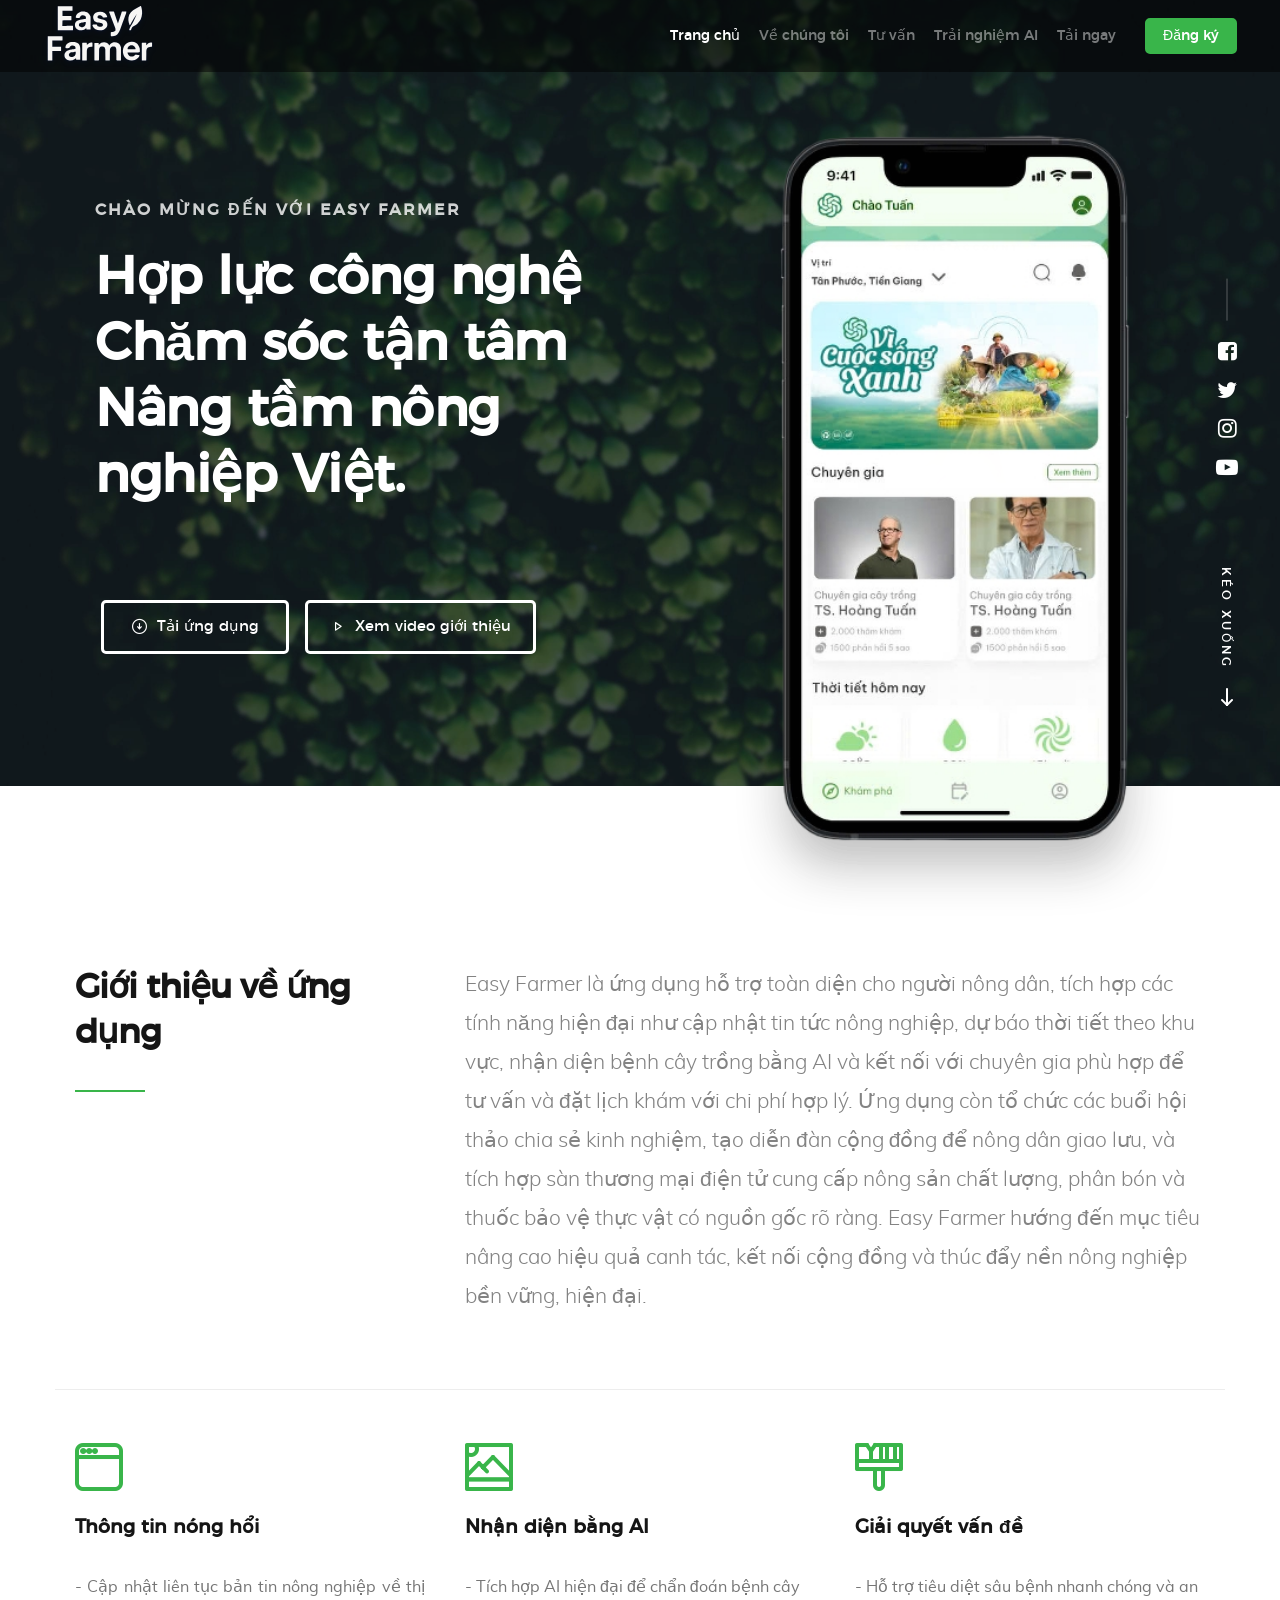
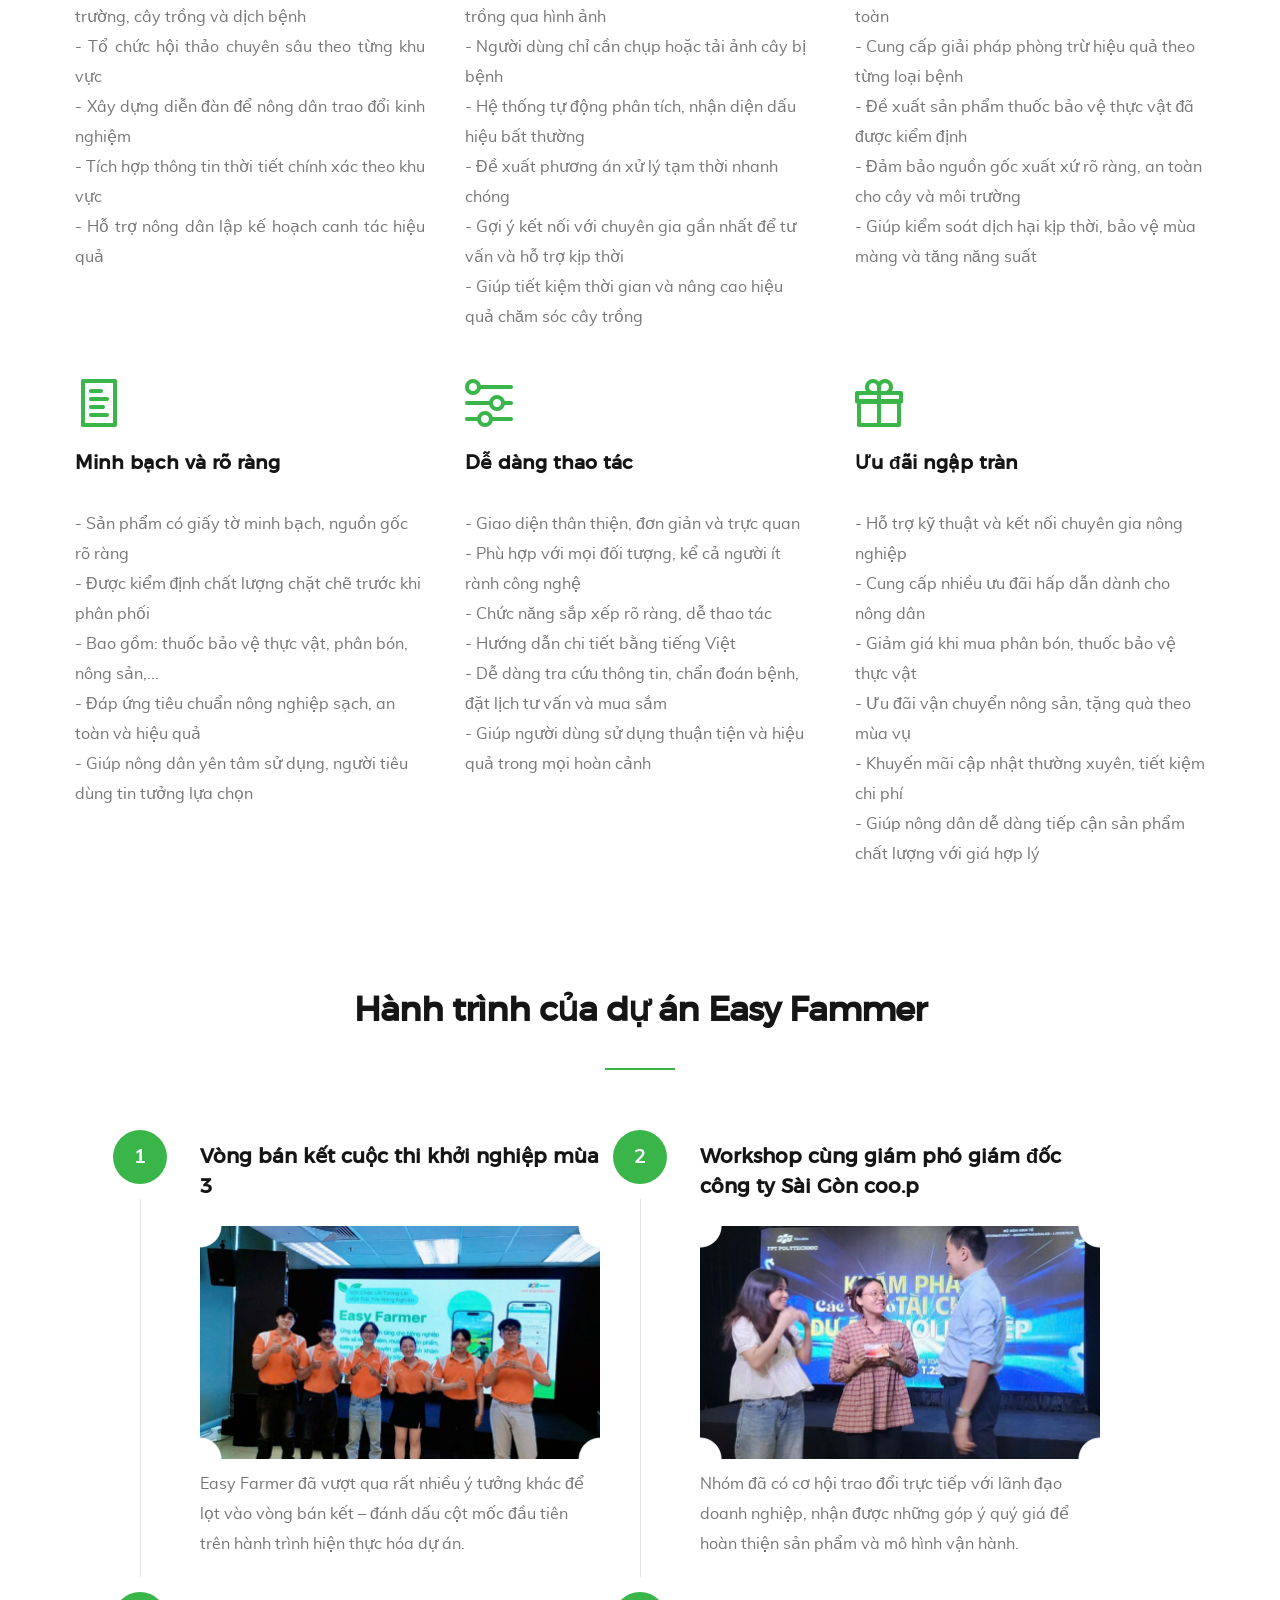
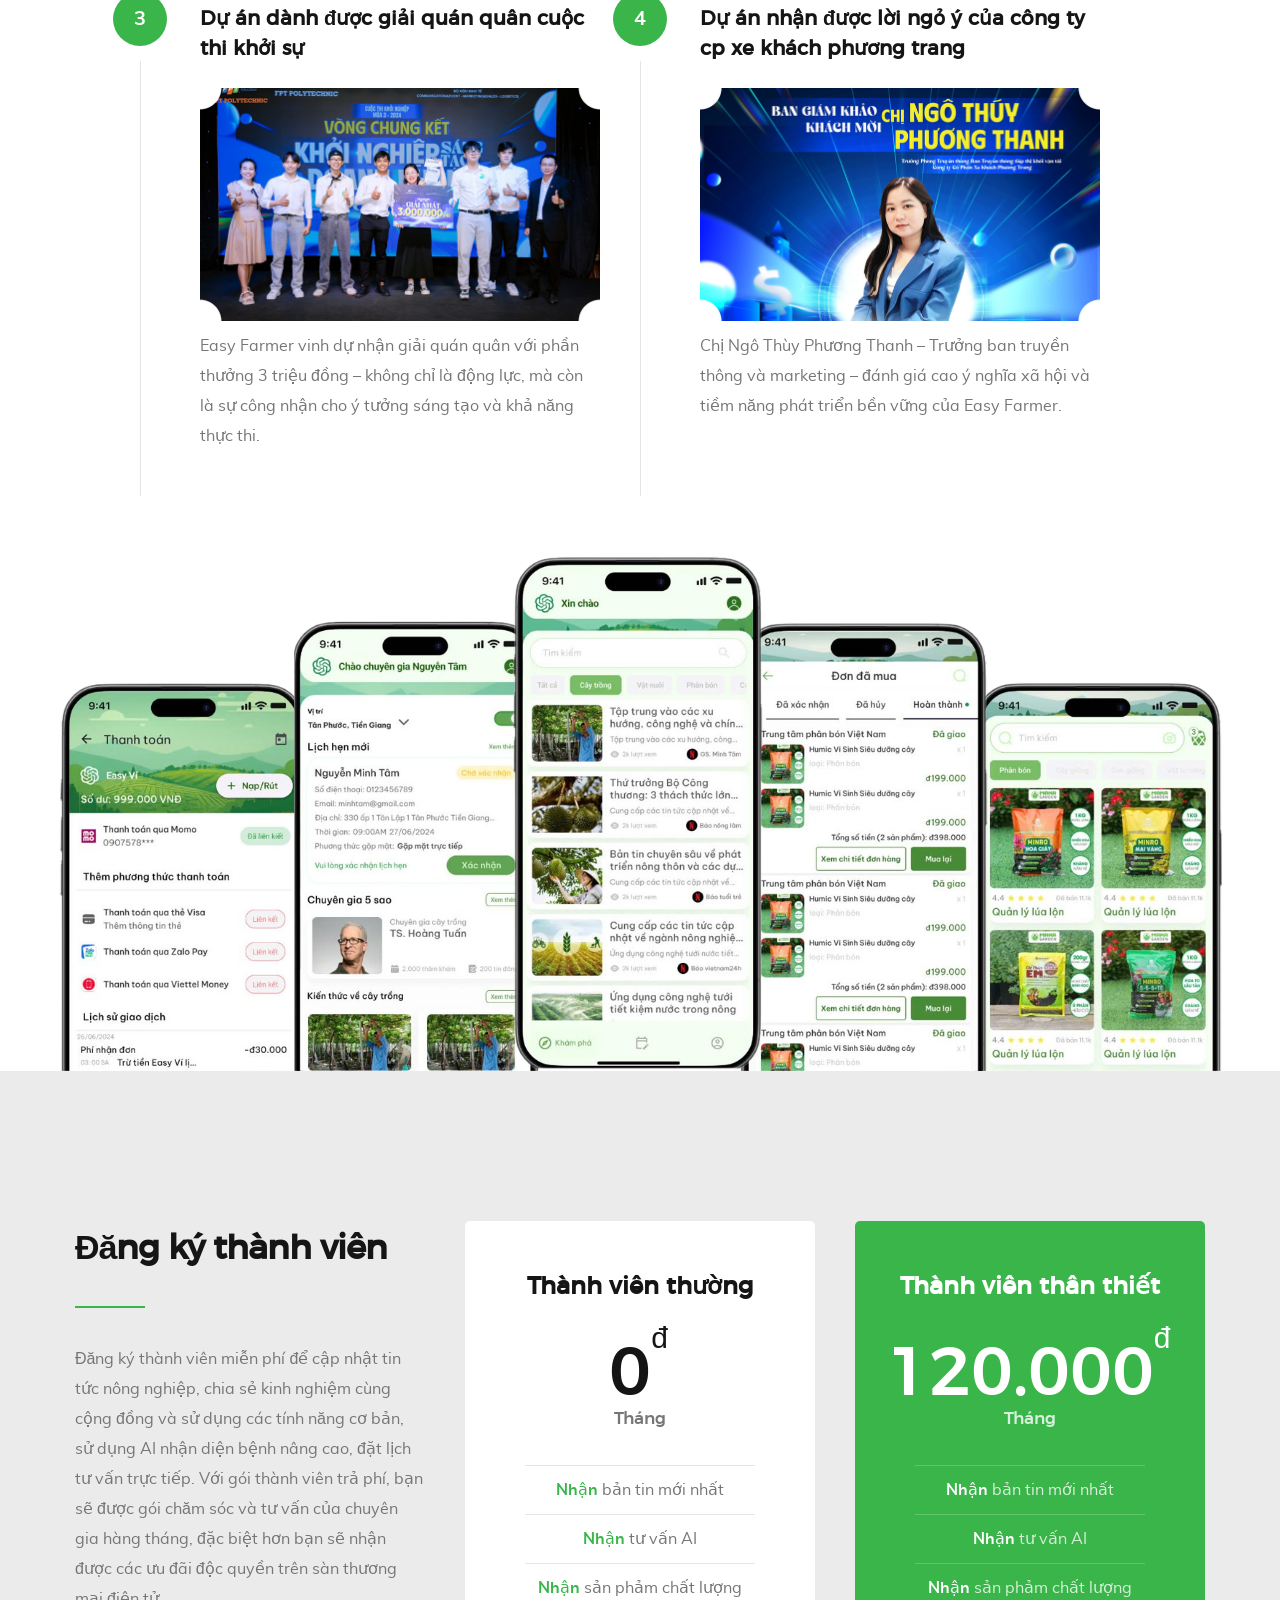
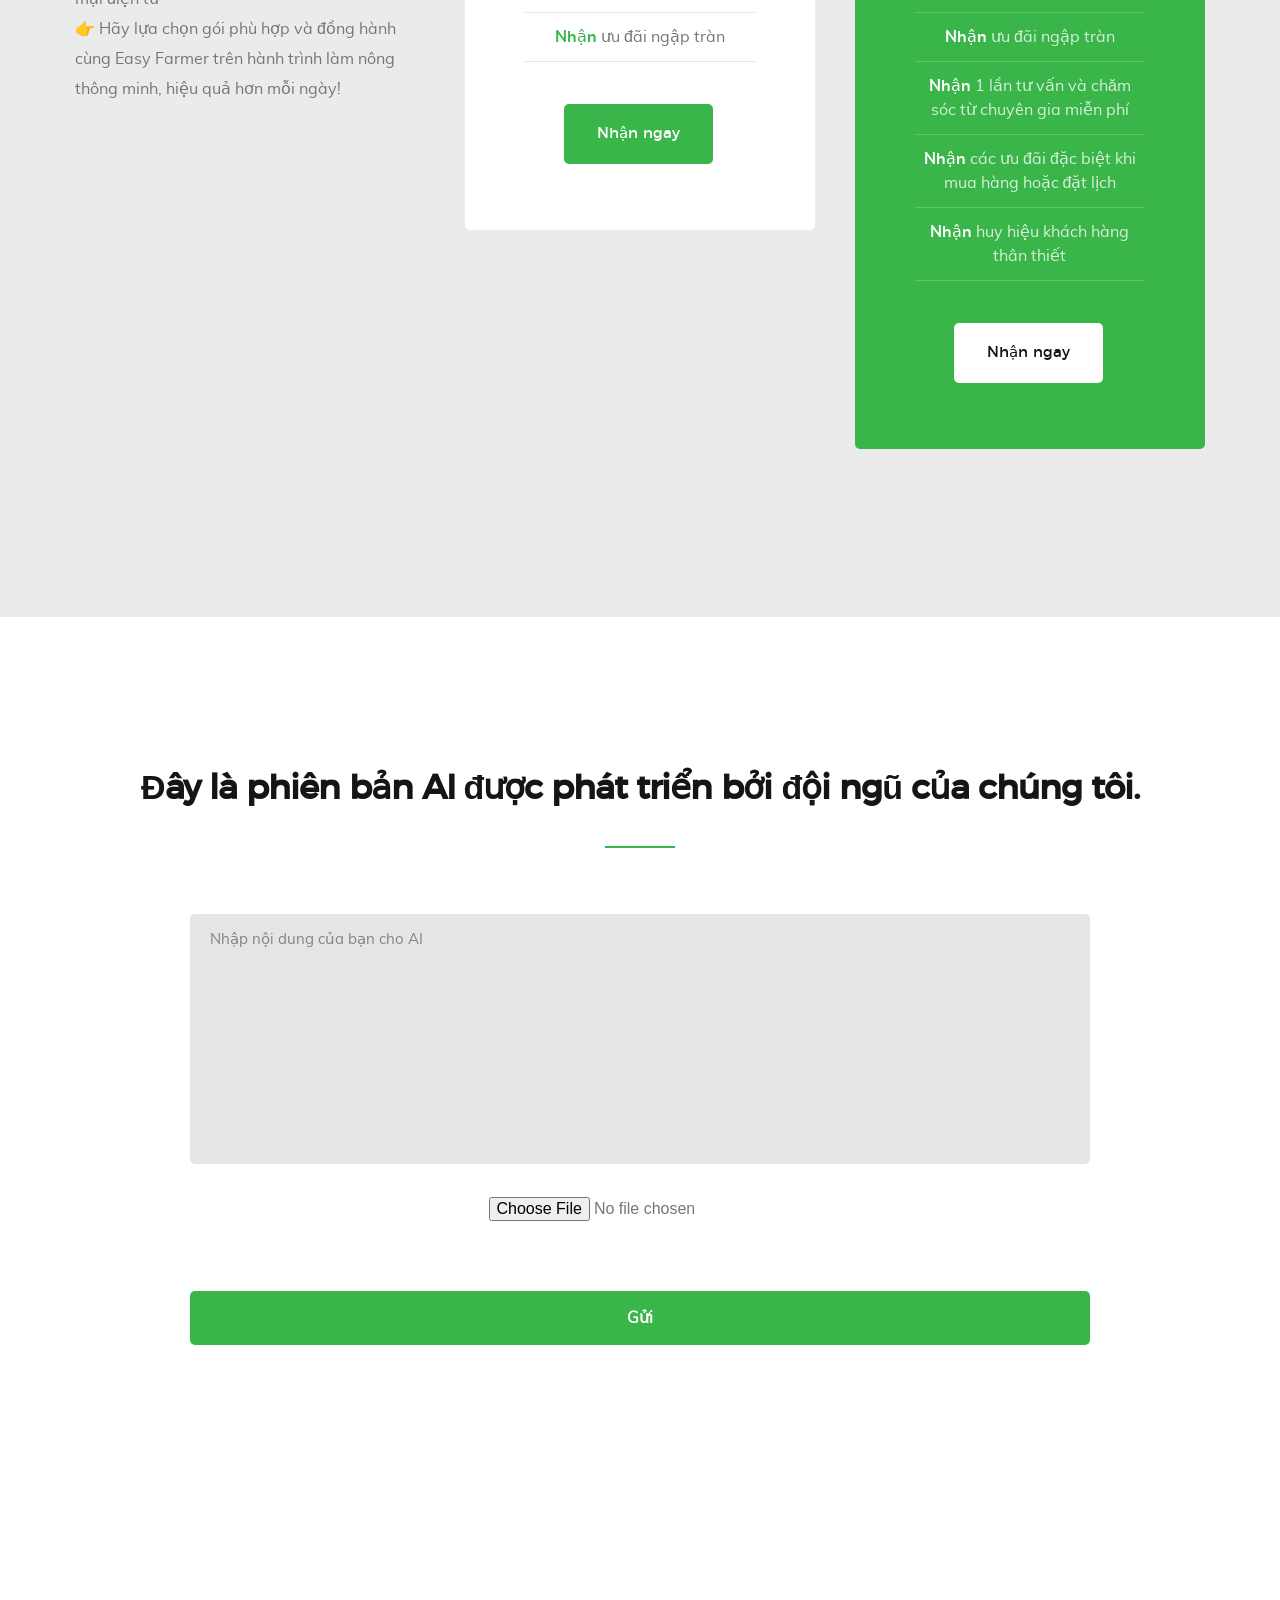
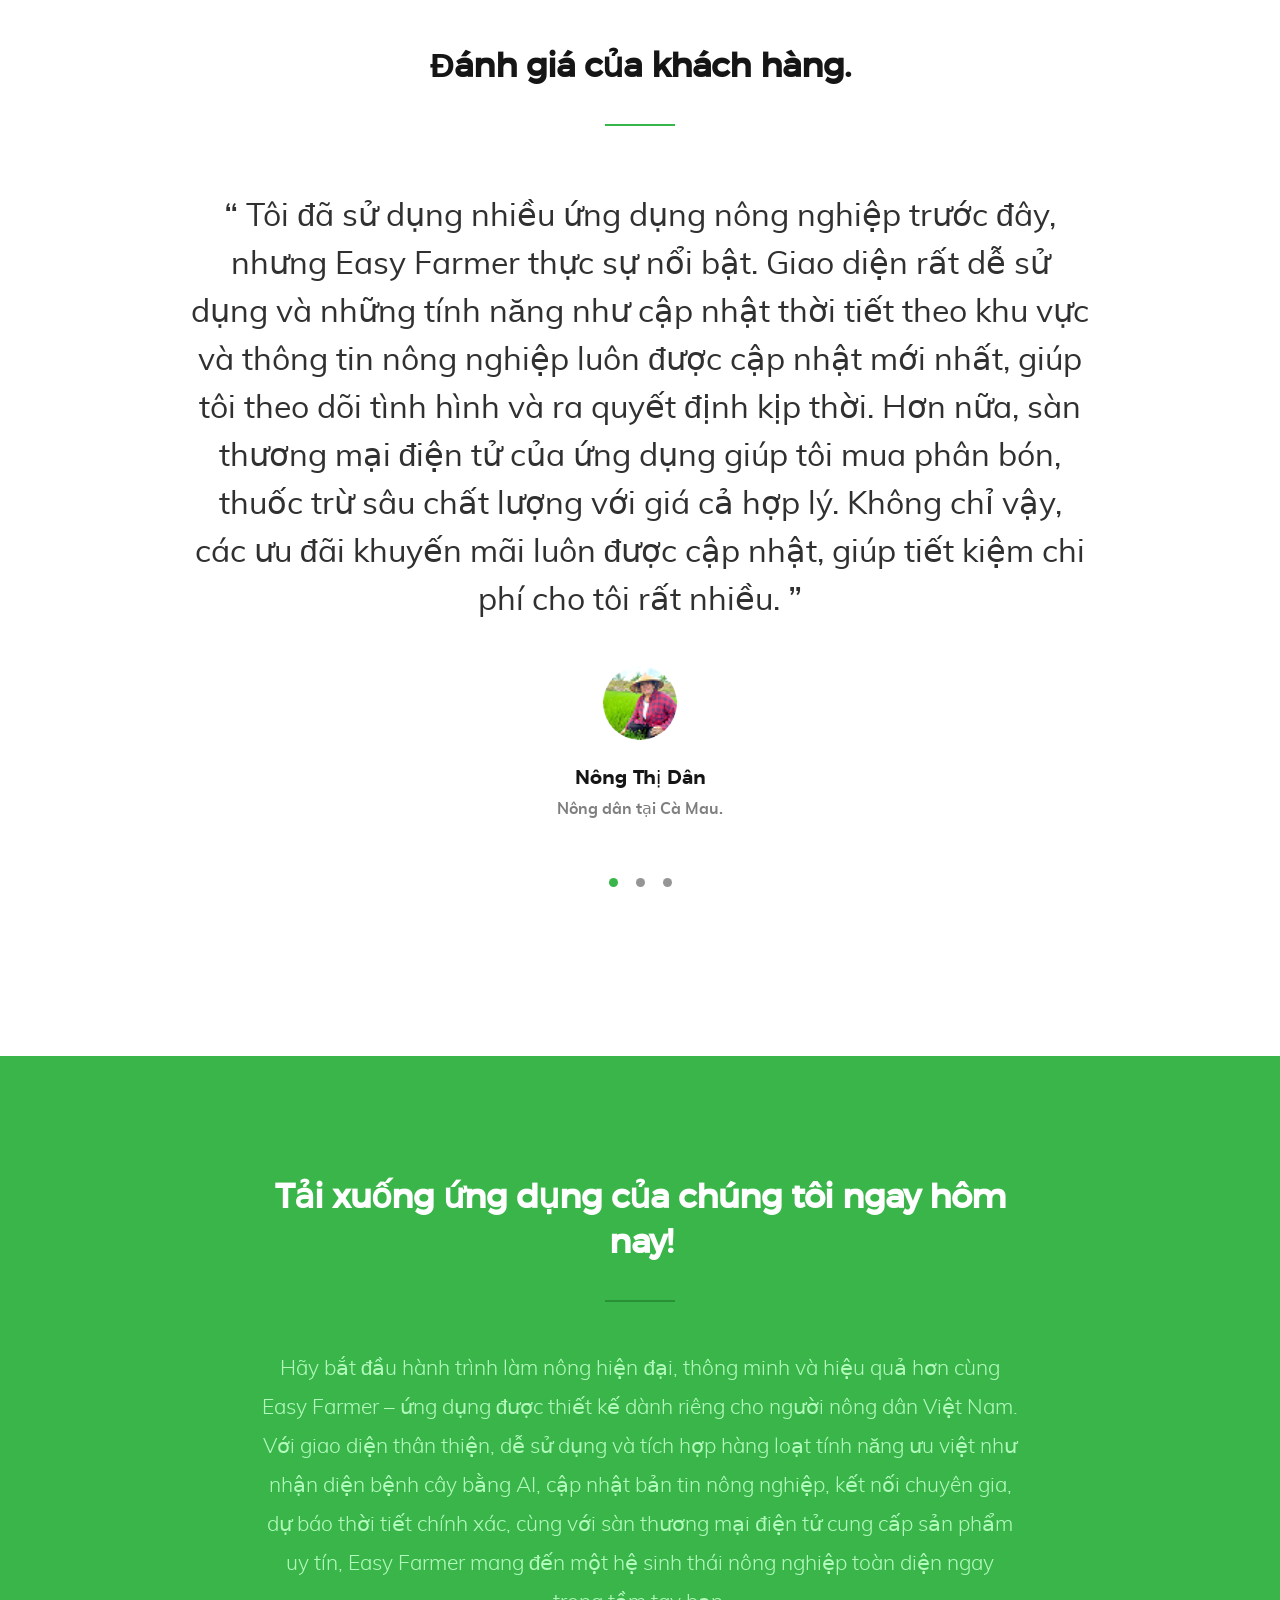
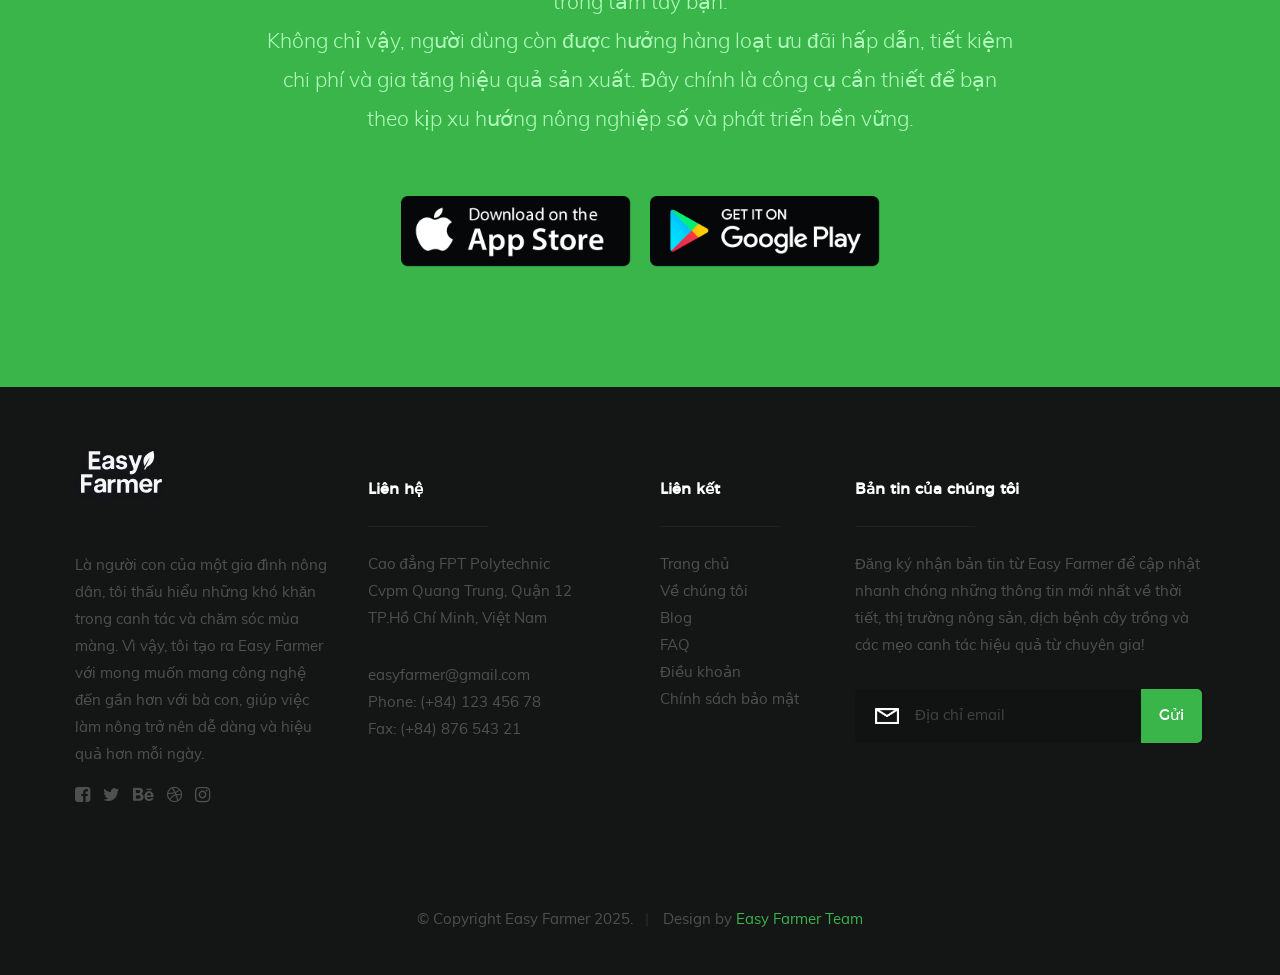
==== index.html @ e2910361 "first commit" ====
<!DOCTYPE html>
<!--[if lt IE 9 ]><html class="no-js oldie" lang="en"> <![endif]-->
<!--[if IE 9 ]><html class="no-js oldie ie9" lang="en"> <![endif]-->
<!--[if (gte IE 9)|!(IE)]><!-->
<html class="no-js" lang="en">
<!--<![endif]-->

<head>

    <!--- basic page needs
   ================================================== -->
    <meta charset="utf-8">
    <title>Easy Farmer</title>
    <meta name="description" content="">
    <meta name="author" content="">

    <!-- mobile specific metas
   ================================================== -->
    <meta name="viewport" content="width=device-width, initial-scale=1">

    <!-- CSS
   ================================================== -->
    <link rel="stylesheet" href="css/base.css">
    <link rel="stylesheet" href="css/vendor.css">
    <link rel="stylesheet" href="css/main.css">

    <!-- script
   ================================================== -->
    <script src="js/modernizr.js"></script>
    <script src="js/pace.min.js"></script>

    <!-- favicons
	================================================== -->
    <link rel="shortcut icon" href="favicon.ico" type="image/x-icon">
    <link rel="icon" href="favicon.ico" type="image/x-icon">

    <style>
        .selector-container {
            display: flex;
            justify-content: space-between;
            max-width: 330px;
            margin: auto;
            margin-bottom: 20px;
        }

        .selector-button {
            background-color: #39b54a;
            color: white;
            font-weight: 600;
            padding: 12px 18px;
            border-radius: 5px;
            cursor: pointer;
            transition: background-color 0.3s;
            flex: 1;
            text-align: center;
            margin: 0 5px;
        }

        .disable-button {
            background-color: pink !important;
            opacity: 0.5 !important;
        }

        .btn-checkGPT {
            padding: 12px 18px;
            width: 100%;
            margin-top: 40px;
            display: flex;
            align-items: center;
            justify-content: center;
            background-color: #39b54a;
            color: white;
            font-weight: 600;
            border-radius: 5px;
            cursor: pointer;
        }
    </style>
</head>

<body id="top">

    <!-- header 
   ================================================== -->
    <header id="header" class="row">

        <div class="header-logo">
            <a href="index.html">
                <img src="/images/logo4.svg" alt="">
            </a>
        </div>

        <nav id="header-nav-wrap">
            <ul class="header-main-nav">
                <li class="current"><a class="smoothscroll" href="#home" title="home">Trang chủ</a></li>
                <li><a class="smoothscroll" href="#about" title="about">Về chúng tôi</a></li>
                <li><a class="smoothscroll" href="#pricing" title="pricing">Tư vấn</a></li>
                <li><a class="smoothscroll" href="#testimonials" title="testimonials">Trải nghiệm AI</a></li>
                <li><a class="smoothscroll" href="#download" title="download">Tải ngay</a></li>
            </ul>

            <a href="#" title="sign-up" class="button button-primary cta">Đăng ký</a>
        </nav>

        <a class="header-menu-toggle" href="#"><span>Danh sách</span></a>

    </header> <!-- /header -->


    <!-- home
   ================================================== -->
    <section id="home" data-parallax="scroll" data-image-src="images/hero-bg.jpg" data-natural-width=3000
        data-natural-height=2000>

        <div class="overlay"></div>
        <div class="home-content">

            <div class="row contents">
                <div class="home-content-left">

                    <h3 data-aos="fade-up">Chào mừng đến với Easy Farmer</h3>

                    <h1 data-aos="fade-up">
                        Hợp lực công nghệ<br>
                        Chăm sóc tận tâm<br>
                        Nâng tầm nông nghiệp Việt.
                    </h1>

                    <div class="buttons" data-aos="fade-up">
                        <a href="#download" class="smoothscroll button stroke">
                            <span class="icon-circle-down" aria-hidden="true"></span>
                            Tải ứng dụng
                        </a>
                        <a href="https://player.vimeo.com/video/1076262545?h=71ad355c60&amp;title=0&amp;byline=0&amp;portrait=0&amp;badge=0&amp;autopause=0&amp;player_id=0&amp;app_id=58479"
                            data-lity class="button stroke">
                            <span class="icon-play" aria-hidden="true"></span>
                            Xem video giới thiệu
                        </a>
                    </div>

                </div>

                <div class="home-image-right">
                    <img src="images/ip-470.svg" srcset="images/ip-470.svg 1x, images/ip-940.svg 2x" data-aos="fade-up">
                </div>
            </div>

        </div> <!-- end home-content -->

        <ul class="home-social-list">
            <li>
                <a href="#"><i class="fa fa-facebook-square"></i></a>
            </li>
            <li>
                <a href="#"><i class="fa fa-twitter"></i></a>
            </li>
            <li>
                <a href="#"><i class="fa fa-instagram"></i></a>
            </li>
            <li>
                <a href="#"><i class="fa fa-youtube-play"></i></a>
            </li>
        </ul>
        <!-- end home-social-list -->

        <div class="home-scrolldown">
            <a href="#about" class="scroll-icon smoothscroll">
                <span>Kéo xuống</span>
                <i class="icon-arrow-right" aria-hidden="true"></i>
            </a>
        </div>

    </section> <!-- end home -->


    <!-- about
    ================================================== -->
    <section id="about">

        <div class="row about-intro">

            <div class="col-four">
                <h1 class="intro-header" data-aos="fade-up">Giới thiệu về ứng dụng</h1>
            </div>
            <div class="col-eight">
                <p class="lead" data-aos="fade-up">
                    Easy Farmer là ứng dụng hỗ trợ toàn diện cho người nông dân, tích hợp các tính năng hiện đại như cập
                    nhật tin tức nông nghiệp, dự báo thời tiết theo khu vực, nhận diện bệnh cây trồng bằng AI và kết nối
                    với chuyên gia phù hợp để tư vấn và đặt lịch khám với chi phí hợp lý. Ứng dụng còn tổ chức các buổi
                    hội thảo chia sẻ kinh nghiệm, tạo diễn đàn cộng đồng để nông dân giao lưu, và tích hợp sàn thương
                    mại điện tử cung cấp nông sản chất lượng, phân bón và thuốc bảo vệ thực vật có nguồn gốc rõ ràng.
                    Easy Farmer hướng đến mục tiêu nâng cao hiệu quả canh tác, kết nối cộng đồng và thúc đẩy nền nông
                    nghiệp bền vững, hiện đại.
                </p>
            </div>

        </div>

        <div class="row about-features">

            <div class="features-list block-1-3 block-m-1-2 block-mob-full group">

                <div class="bgrid feature" data-aos="fade-up">

                    <span class="icon"><i class="icon-window"></i></span>

                    <div class="service-content">

                        <h3>Thông tin nóng hổi</h3>

                        <p style="text-align: justify;">
                            - Cập nhật liên tục bản tin nông nghiệp về thị trường, cây trồng và dịch bệnh <br/>

                            - Tổ chức hội thảo chuyên sâu theo từng khu vực<br/>
                            
                            - Xây dựng diễn đàn để nông dân trao đổi kinh nghiệm<br/>
                            
                            - Tích hợp thông tin thời tiết chính xác theo khu vực<br/>
                            
                            - Hỗ trợ nông dân lập kế hoạch canh tác hiệu quả<br/>
                        </p>

                    </div>

                </div> <!-- /bgrid -->

                <div class="bgrid feature" data-aos="fade-up">

                    <span class="icon"><i class="icon-image"></i></span>

                    <div class="service-content">
                        <h3>Nhận diện bằng AI</h3>

                        <p>
                            - Tích hợp AI hiện đại để chẩn đoán bệnh cây trồng qua hình ảnh<br/>

                            - Người dùng chỉ cần chụp hoặc tải ảnh cây bị bệnh<br/>
                            
                            - Hệ thống tự động phân tích, nhận diện dấu hiệu bất thường<br/>
                            
                            - Đề xuất phương án xử lý tạm thời nhanh chóng<br/>
                            
                            - Gợi ý kết nối với chuyên gia gần nhất để tư vấn và hỗ trợ kịp thời<br/>
                            
                            - Giúp tiết kiệm thời gian và nâng cao hiệu quả chăm sóc cây trồng<br/>
                        </p>


                    </div>

                </div> <!-- /bgrid -->

                <div class="bgrid feature" data-aos="fade-up">

                    <span class="icon"><i class="icon-paint-brush"></i></span>

                    <div class="service-content">
                        <h3>Giải quyết vấn đề</h3>

                        <p> - Hỗ trợ tiêu diệt sâu bệnh nhanh chóng và an toàn<br/>

                            - Cung cấp giải pháp phòng trừ hiệu quả theo từng loại bệnh<br/>
                            
                            - Đề xuất sản phẩm thuốc bảo vệ thực vật đã được kiểm định<br/>
                            
                            - Đảm bảo nguồn gốc xuất xứ rõ ràng, an toàn cho cây và môi trường<br/>
                            
                            - Giúp kiểm soát dịch hại kịp thời, bảo vệ mùa màng và tăng năng suất<br/>
                        </p>

                    </div>

                </div> <!-- /bgrid -->

                <div class="bgrid feature" data-aos="fade-up">

                    <span class="icon"><i class="icon-file"></i></span>

                    <div class="service-content">
                        <h3>Minh bạch và rõ ràng</h3>

                        <p>  - Sản phẩm có giấy tờ minh bạch, nguồn gốc rõ ràng<br/>

                             - Được kiểm định chất lượng chặt chẽ trước khi phân phối<br/>
                            
                             - Bao gồm: thuốc bảo vệ thực vật, phân bón, nông sản,...<br/>
                            
                             - Đáp ứng tiêu chuẩn nông nghiệp sạch, an toàn và hiệu quả<br/>
                            
                             - Giúp nông dân yên tâm sử dụng, người tiêu dùng tin tưởng lựa chọn<br/>
                        </p>

                    </div>

                </div> <!-- /bgrid -->

                <div class="bgrid feature" data-aos="fade-up">

                    <span class="icon"><i class="icon-sliders"></i></span>

                    <div class="service-content">
                        <h3>Dễ dàng thao tác</h3>

                        <p> -  Giao diện thân thiện, đơn giản và trực quan<br/>

                            -  Phù hợp với mọi đối tượng, kể cả người ít rành công nghệ<br/>
                            
                            -  Chức năng sắp xếp rõ ràng, dễ thao tác<br/>
                            
                            -  Hướng dẫn chi tiết bằng tiếng Việt<br/>
                            
                            -  Dễ dàng tra cứu thông tin, chẩn đoán bệnh, đặt lịch tư vấn và mua sắm<br/>
                            
                            -  Giúp người dùng sử dụng thuận tiện và hiệu quả trong mọi hoàn cảnh<br/>
                        </p>
                    </div>

                </div> <!-- /bgrid -->

                <div class="bgrid feature" data-aos="fade-up">

                    <span class="icon"><i class="icon-gift"></i></span>

                    <div class="service-content">
                        <h3>Ưu đãi ngập tràn</h3>

                        <p> -  Hỗ trợ kỹ thuật và kết nối chuyên gia nông nghiệp<br/>

                            -  Cung cấp nhiều ưu đãi hấp dẫn dành cho nông dân<br/>
                            
                            -  Giảm giá khi mua phân bón, thuốc bảo vệ thực vật<br/>
                            
                            -  Ưu đãi vận chuyển nông sản, tặng quà theo mùa vụ<br/>
                            
                            -  Khuyến mãi cập nhật thường xuyên, tiết kiệm chi phí<br/>
                            
                            -  Giúp nông dân dễ dàng tiếp cận sản phẩm chất lượng với giá hợp lý<br/>
                        </p>

                    </div>

                </div> <!-- /bgrid -->

            </div> <!-- end features-list -->

        </div> <!-- end about-features -->

        <div class="row about-how">

            <h1 class="intro-header" data-aos="fade-up">Hành trình của dự án Easy Fammer
            </h1>

            <div class="about-how-content" data-aos="fade-up">
                <div class="about-how-steps block-1-2 block-tab-full group">

                    <div class="bgrid step" data-item="1">
                        <h3>Vòng bán kết cuộc thi khởi nghiệp mùa 3
                        </h3>
                        <img src="/images/sk1.png" alt="Vòng bán kết cuộc thi khởi nghiệp mùa 3" srcset="">
                        <p>Easy Farmer đã vượt qua rất nhiều ý tưởng khác để lọt vào vòng bán kết – đánh dấu cột mốc đầu
                            tiên trên hành trình hiện thực hóa dự án.
                        </p>
                    </div>

                    <div class="bgrid step" data-item="2">
                        <h3>Workshop cùng giám phó giám đốc công ty Sài Gòn coo.p
                        </h3>
                        <img src="/images/sk2.png" alt="Workshop cùng giám phó giám đốc công ty Sài Gòn coo.p"
                            srcset="">
                        <p>Nhóm đã có cơ hội trao đổi trực tiếp với lãnh đạo doanh nghiệp, nhận được những góp ý quý giá
                            để hoàn thiện sản phẩm và mô hình vận hành.
                        </p>
                    </div>

                    <div class="bgrid step" data-item="3">
                        <h3>Dự án dành được giải quán quân cuộc thi khởi sự
                        </h3>
                        <img src="/images/sk3.png" alt="Dự án dành được giải quán quân cuộc thi khởi sự" srcset="">
                        <p>Easy Farmer vinh dự nhận giải quán quân với phần thưởng 3 triệu đồng – không chỉ là động lực,
                            mà còn là sự công nhận cho ý tưởng sáng tạo và khả năng thực thi.
                        </p>
                    </div>

                    <div class="bgrid step" data-item="4">
                        <h3>Dự án nhận được lời ngỏ ý của công ty cp xe khách phương trang
                        </h3>
                        <img src="/images/sk4.png" alt="Dự án nhận được lời ngỏ ý của công ty cp xe khách phương trang"
                            srcset="">
                        <p>Chị Ngô Thùy Phương Thanh – Trưởng ban truyền thông và marketing – đánh giá cao ý nghĩa xã
                            hội và tiềm năng phát triển bền vững của Easy Farmer.
                        </p>
                    </div>

                </div>
            </div> <!-- end about-how-content -->

        </div> <!-- end about-how -->

        <div class="row about-bottom-image">

            <img src="images/tt2.svg" srcset="images/tt1.svg 600w, 
                        images/tt2.svg 1200w, 
                        images/tt3.svg 2800w" sizes="(max-width: 2800px) 100vw, 2800px"
                alt="App Screenshots" data-aos="fade-up">

        </div> <!-- end about-bottom-image -->

    </section> <!-- end about -->


    <!-- pricing
    ================================================== -->
    <section id="pricing">
        <div class="row pricing-content">

            <div class="col-four pricing-intro">
                <h1 class="intro-header" data-aos="fade-up">Đăng ký thành viên</h1>

                <p data-aos="fade-up">Đăng ký thành viên miễn phí để cập nhật tin tức nông nghiệp, chia sẻ kinh nghiệm
                    cùng cộng đồng và sử dụng các tính năng cơ bản, sử dụng AI nhận diện bệnh nâng cao, đặt lịch tư vấn
                    trực tiếp. Với gói thành viên trả phí, bạn sẽ
                    được gói chăm sóc
                    và tư vấn của chuyên gia hàng tháng, đặc biệt hơn bạn sẽ nhận được các ưu đãi độc quyền trên sàn
                    thương mại điện tử
                    <br />
                    👉 Hãy lựa chọn gói phù hợp và đồng hành cùng Easy Farmer trên hành trình làm nông thông minh, hiệu
                    quả hơn mỗi ngày!
                </p>
            </div>

            <div class="col-eight pricing-table">
                <div class="row">

                    <div class="col-six plan-wrap">
                        <div class="plan-block" data-aos="fade-up">

                            <div class="plan-top-part">
                                <h3 class="plan-block-title">Thành viên thường</h3>
                                <p class="plan-block-price">0 <sup>đ</sup></p>
                                <p class="plan-block-per"> Tháng</p>
                            </div>

                            <div class="plan-bottom-part">
                                <ul class="plan-block-features">
                                    <li><span>Nhận</span> bản tin mới nhất</li>
                                    <li><span>Nhận</span> tư vấn AI</li>
                                    <li><span>Nhận</span> sản phảm chất lượng</li>
                                    <li><span>Nhận</span> ưu đãi ngập tràn</li>
                                </ul>

                                <a class="button button-primary large" href="">Nhận ngay</a>
                            </div>

                        </div>
                    </div> <!-- end plan-wrap -->

                    <div class="col-six plan-wrap">
                        <div class="plan-block primary" data-aos="fade-up">

                            <div class="plan-top-part">
                                <h3 class="plan-block-title">Thành viên thân thiết</h3>
                                <p class="plan-block-price">120.000 <sup>đ</sup></p>
                                <p class="plan-block-per"> Tháng</p>
                            </div>

                            <div class="plan-bottom-part">
                                <ul class="plan-block-features">
                                    <li><span>Nhận</span> bản tin mới nhất</li>
                                    <li><span>Nhận</span> tư vấn AI</li>
                                    <li><span>Nhận</span> sản phảm chất lượng</li>
                                    <li><span>Nhận</span> ưu đãi ngập tràn</li>
                                    <li><span>Nhận</span> 1 lần tư vấn và chăm sóc từ chuyên gia miễn phí</li>
                                    <li><span>Nhận</span> các ưu đãi đặc biệt khi mua hàng hoặc đặt lịch</li>
                                    <li><span>Nhận</span> huy hiệu khách hàng thân thiết</li>
                                </ul>

                                <a class="button button-primary large" href="">Nhận ngay</a>
                            </div>

                        </div>
                    </div> <!-- end plan-wrap -->

                </div>
            </div> <!-- end pricing-table -->

        </div> <!-- end pricing-content -->
    </section> <!-- end pricing -->

    <section id="testimonials">

        <div class="row">
            <div class="col-twelve">
                <h1 class="intro-header" data-aos="fade-up">Đây là phiên bản AI được phát triển bởi đội ngũ của chúng
                    tôi.</h1>
            </div>
        </div>

        <div class="row owl-wrap">

            <div id="testimonial-slider" data-aos="fade-up">

                <div class="slides owl-carousel">

                    <div>

                        <textarea id="inputTextAi" rows="1"
                            style="overflow:hidden; resize:none; width:100%; line-height:1.5; max-height: 12em;"
                            placeholder="Nhập nội dung của bạn cho AI"></textarea>

                        <input id="inputVideoAi" type="file" placeholder="Vui lòng chọn ảnh">
                        <div class="btn-checkGPT">
                            Gửi
                        </div>

                    </div>

                </div> <!-- end slides -->

            </div> <!-- end testimonial-slider -->

        </div> <!-- end flex-container -->

    </section> <!-- end testimonials -->

    <!-- Testimonials Section
    ================================================== -->
    <section id="testimonials">

        <div class="row">
            <div class="col-twelve">
                <h1 class="intro-header" data-aos="fade-up">Đánh giá của khách hàng.</h1>
            </div>
        </div>

        <div class="row owl-wrap">

            <div id="testimonial-slider" data-aos="fade-up">

                <div class="slides owl-carousel">

                    <div>
                        <p>
                            Tôi đã sử dụng nhiều ứng dụng nông nghiệp trước đây, nhưng Easy Farmer thực sự nổi bật. Giao
                            diện rất dễ sử dụng và những tính năng như cập nhật thời tiết theo khu vực và thông tin nông
                            nghiệp luôn được cập nhật mới nhất, giúp tôi theo dõi tình hình và ra quyết định kịp thời.
                            Hơn nữa, sàn thương mại điện tử của ứng dụng giúp tôi mua phân bón, thuốc trừ sâu chất lượng
                            với giá cả hợp lý. Không chỉ vậy, các ưu đãi khuyến mãi luôn được cập nhật, giúp tiết kiệm
                            chi phí cho tôi rất nhiều.
                        </p>

                        <div class="testimonial-author">
                            <img src="images/avatars/user-01.jpg" alt="Author image">
                            <div class="author-info">
                                Nông Thị Dân
                                <span class="position">Nông dân tại Cà Mau.</span>
                            </div>
                        </div>
                    </div>

                    <div>
                        <p>
                            Easy Farmer thật sự là một công cụ tuyệt vời cho người nông dân như tôi. Tính năng nhận diện
                            bệnh cây rất hữu ích, tôi chỉ cần chụp ảnh cây trồng là AI có thể nhận diện và đưa ra lời
                            khuyên chữa trị ngay lập tức. Ngoài ra, tôi cũng rất thích các buổi hội thảo chia sẻ kinh
                            nghiệm từ các chuyên gia. Các chuyên gia luôn rất nhiệt tình và hỗ trợ tôi rất nhiều trong
                            việc giải quyết các vấn đề khó khăn trong canh tác. Thực sự, tôi đã tiết kiệm được rất nhiều
                            thời gian và công sức nhờ ứng dụng này.
                        </p>

                        <div class="testimonial-author">
                            <img src="images/avatars/user-02.jpg" alt="Author image">
                            <div class="author-info">
                                Huỳnh Văn Dương
                                <span>Nông dân tại Bình Dương.</span>
                            </div>
                        </div>
                    </div>
                    <div>
                        <p>
                            Với tôi, Easy Farmer là một ứng dụng không thể thiếu trong công việc hàng ngày. Từ khi sử
                            dụng, tôi không còn lo lắng về bệnh cây trồng nữa nhờ tính năng nhận diện bệnh qua hình ảnh
                            AI. Ứng dụng giúp tôi chẩn đoán nhanh chóng và tìm được giải pháp xử lý kịp thời. Bên cạnh
                            đó, các buổi hội thảo chia sẻ kinh nghiệm từ chuyên gia cũng giúp tôi học hỏi được rất nhiều
                            kiến thức mới về cách chăm sóc cây trồng. Thật sự, Easy Farmer đã giúp công việc của tôi trở
                            nên dễ dàng và hiệu quả hơn rất nhiều.
                        </p>

                        <div class="testimonial-author">
                            <img src="images/avatars/user-03.jpg" alt="Author image">
                            <div class="author-info">
                                Nguyễn Văn Giang
                                <span>Nông dân tại Kiên Giang.</span>
                            </div>
                        </div>
                    </div>

                </div> <!-- end slides -->

            </div> <!-- end testimonial-slider -->

        </div> <!-- end flex-container -->

    </section> <!-- end testimonials -->


    <!-- download
    ================================================== -->
    <section id="download">

        <div class="row">
            <div class="col-full">
                <h1 class="intro-header" data-aos="fade-up">Tải xuống ứng dụng của chúng tôi ngay hôm nay!</h1>

                <p class="lead" data-aos="fade-up">
                    Hãy bắt đầu hành trình làm nông hiện đại, thông minh và hiệu quả hơn cùng Easy Farmer – ứng dụng
                    được thiết kế dành riêng cho người nông dân Việt Nam. Với giao diện thân thiện, dễ sử dụng và tích
                    hợp hàng loạt tính năng ưu việt như nhận diện bệnh cây bằng AI, cập nhật bản tin nông nghiệp, kết
                    nối chuyên gia, dự báo thời tiết chính xác, cùng với sàn thương mại điện tử cung cấp sản phẩm uy
                    tín, Easy Farmer mang đến một hệ sinh thái nông nghiệp toàn diện ngay trong tầm tay bạn.
                    <br />
                    Không chỉ vậy, người dùng còn được hưởng hàng loạt ưu đãi hấp dẫn, tiết kiệm chi phí và gia tăng
                    hiệu quả sản xuất. Đây chính là công cụ cần thiết để bạn theo kịp xu hướng nông nghiệp số và phát
                    triển bền vững.
                </p>

                <ul class="download-badges">
                    <li><a href="#" title="" class="badge-appstore" data-aos="fade-up">App Store</a></li>
                    <li><a href="#" title="" class="badge-googleplay" data-aos="fade-up">Play Store</a></li>
                </ul>

            </div>
        </div>

    </section> <!-- end download -->


    <!-- footer
    ================================================== -->
    <footer>

        <div class="footer-main">
            <div class="row">

                <div class="col-three md-1-3 tab-full footer-info">

                    <div class="footer-logo">
                        <img src="./images//logo4.svg" alt="logopage">
                    </div>

                    <p>
                        Là người con của một gia đình nông dân, tôi thấu hiểu những khó khăn trong canh tác và chăm sóc
                        mùa màng. Vì vậy, tôi tạo ra Easy Farmer với mong muốn mang công nghệ đến gần hơn với bà con,
                        giúp việc làm nông trở nên dễ dàng và hiệu quả hơn mỗi ngày.
                    </p>

                    <ul class="footer-social-list">
                        <li>
                            <a href="#"><i class="fa fa-facebook-square"></i></a>
                        </li>
                        <li>
                            <a href="#"><i class="fa fa-twitter"></i></a>
                        </li>
                        <li>
                            <a href="#"><i class="fa fa-behance"></i></a>
                        </li>
                        <li>
                            <a href="#"><i class="fa fa-dribbble"></i></a>
                        </li>
                        <li>
                            <a href="#"><i class="fa fa-instagram"></i></a>
                        </li>
                    </ul>


                </div> <!-- end footer-info -->

                <div class="col-three md-1-3 tab-1-2 mob-full footer-contact">

                    <h4>Liên hệ</h4>

                    <p>
                        Cao đẳng FPT Polytechnic <br>
                        Cvpm Quang Trung, Quận 12 <br>
                        TP.Hồ Chí Minh, Việt Nam<br>
                    </p>

                    <p>
                        easyfarmer@gmail.com <br>
                        Phone: (+84) 123 456 78 <br>
                        Fax: (+84) 876 543 21
                    </p>

                </div> <!-- end footer-contact -->

                <div class="col-two md-1-3 tab-1-2 mob-full footer-site-links">

                    <h4>Liên kết</h4>

                    <ul class="list-links">
                        <li><a href="#">Trang chủ</a></li>
                        <li><a href="#">Về chúng tôi</a></li>
                        <li><a href="#">Blog</a></li>
                        <li><a href="#">FAQ</a></li>
                        <li><a href="#">Điều khoản</a></li>
                        <li><a href="#">Chính sách bảo mật</a></li>
                    </ul>

                </div> <!-- end footer-site-links -->

                <div class="col-four md-1-2 tab-full footer-subscribe">

                    <h4>Bản tin của chúng tôi</h4>

                    <p>Đăng ký nhận bản tin từ Easy Farmer để cập nhật nhanh chóng những thông tin mới nhất về thời
                        tiết, thị trường nông sản, dịch bệnh cây trồng và các mẹo canh tác hiệu quả từ chuyên gia!</p>

                    <div class="subscribe-form">

                        <form id="mc-form" class="group" novalidate="true">

                            <input type="email" value="" name="EMAIL" class="email" id="mc-email"
                                placeholder="Địa chỉ email" required="">

                            <input type="submit" name="subscribe" value="Gửi">

                            <label for="mc-email" class="subscribe-message"></label>

                        </form>

                    </div>

                </div> <!-- end footer-subscribe -->

            </div> <!-- /row -->
        </div> <!-- end footer-main -->


        <div class="footer-bottom">

            <div class="row">

                <div class="col-twelve">
                    <div class="copyright">
                        <span>© Copyright Easy Farmer 2025.</span>
                        <span>Design by <a href="http://www.styleshout.com/">Easy Farmer Team</a></span>
                    </div>

                    <div id="go-top">
                        <a class="smoothscroll" title="Back to Top" href="#top"><i class="icon-arrow-up"></i></a>
                    </div>
                </div>

            </div> <!-- end footer-bottom -->

        </div>

    </footer>

    <div id="preloader">
        <div id="loader"></div>
    </div>

    <!-- Java Script
    ================================================== -->
    <script src="js/jquery-2.1.3.min.js"></script>
    <script src="js/plugins.js"></script>
    <script src="js/main.js"></script>

    <script>

    </script>
</body>

</html>
---- css/base.css ----
/* =================================================================== 
 *
 *  Dazzle v1.0 Base Stylesheet
 *  04-27-2017
 *  ------------------------------------------------------------------
 *
 *  TOC:
 *  01. reset 
 *  02. basic/base setup styles
 *  03. grid
 *  04. block grids
 *  05. MISC
 *
 * =================================================================== */


/* ===================================================================
 *  01. reset  
 *  normalize.css v5.0.0 | MIT License | 
 *  github.com/necolas/normalize.css
 *
 * ------------------------------------------------------------------- */

html {
  font-family: sans-serif;
  line-height: 1.15;
  -ms-text-size-adjust: 100%;
  -webkit-text-size-adjust: 100%;
}

body {
  margin: 0;
}

article,
aside,
footer,
header,
nav,
section {
  display: block;
}

h1 {
  font-size: 2em;
  margin: 0.67em 0;
}

figcaption,
figure,
main {
  display: block;
}

figure {
  margin: 1em 40px;
}

hr {
  box-sizing: content-box;
  height: 0;
  overflow: visible;
}

pre {
  font-family: monospace, monospace;
  font-size: 1em;
}

a {
  background-color: transparent;
  -webkit-text-decoration-skip: objects;
}

a:active,
a:hover {
  outline-width: 0;
}

abbr[title] {
  border-bottom: none;
  text-decoration: underline;
  text-decoration: underline dotted;
}

b,
strong {
  font-weight: inherit;
}

b,
strong {
  font-weight: bolder;
}

code,
kbd,
samp {
  font-family: monospace, monospace;
  font-size: 1em;
}

dfn {
  font-style: italic;
}

mark {
  background-color: #ff0;
  color: #000;
}

small {
  font-size: 80%;
}

sub,
sup {
  font-size: 75%;
  line-height: 0;
  position: relative;
  vertical-align: baseline;
}

sub {
  bottom: -0.25em;
}

sup {
  top: -0.5em;
}

audio,
video {
  display: inline-block;
}

audio:not([controls]) {
  display: none;
  height: 0;
}

img {
  border-style: none;
}

svg:not(:root) {
  overflow: hidden;
}

button,
input,
optgroup,
select,
textarea {
  font-family: sans-serif;
  font-size: 100%;
  line-height: 1.15;
  margin: 0;
}

button,
input {
  overflow: visible;
}

button,
select {
  text-transform: none;
}

button,
html [type="button"],
[type="reset"],
[type="submit"] {
  -webkit-appearance: button;
}

button::-moz-focus-inner,
[type="button"]::-moz-focus-inner,
[type="reset"]::-moz-focus-inner,
[type="submit"]::-moz-focus-inner {
  border-style: none;
  padding: 0;
}

button:-moz-focusring,
[type="button"]:-moz-focusring,
[type="reset"]:-moz-focusring,
[type="submit"]:-moz-focusring {
  outline: 1px dotted ButtonText;
}

fieldset {
  border: 1px solid #c0c0c0;
  margin: 0 2px;
  padding: 0.35em 0.625em 0.75em;
}

legend {
  box-sizing: border-box;
  color: inherit;
  display: table;
  max-width: 100%;
  padding: 0;
  white-space: normal;
}

progress {
  display: inline-block;
  vertical-align: baseline;
}

textarea {
  overflow: auto;
}

[type="checkbox"],
[type="radio"] {
  box-sizing: border-box;
  padding: 0;
}

[type="number"]::-webkit-inner-spin-button,
[type="number"]::-webkit-outer-spin-button {
  height: auto;
}

[type="search"] {
  -webkit-appearance: textfield;
  outline-offset: -2px;
}

[type="search"]::-webkit-search-cancel-button,
[type="search"]::-webkit-search-decoration {
  -webkit-appearance: none;
}

::-webkit-file-upload-button {
  -webkit-appearance: button;
  font: inherit;
}

details,
menu {
  display: block;
}

summary {
  display: list-item;
}

canvas {
  display: inline-block;
}

template {
  display: none;
}

[hidden] {
  display: none;
}


/* ===================================================================
 *  02. basic/base setup styles - (_basic.scss)
 *
 * ------------------------------------------------------------------- */

html {
  font-size: 62.5%;
  box-sizing: border-box;
}

*,
*::before,
*::after {
  box-sizing: inherit;
}

body {
  font-weight: normal;
  line-height: 1;
  text-rendering: optimizeLegibility;
  word-wrap: break-word;
  -webkit-overflow-scrolling: touch;
  -webkit-text-size-adjust: none;
}

body,
input,
button {
  -moz-osx-font-smoothing: grayscale;
  -webkit-font-smoothing: antialiased;
}


/* ------------------------------------------------------------------- 
 * Media - (_basic.scss)
 * ------------------------------------------------------------------- */

img,
video {
  max-width: 100%;
  height: auto;
}


/* ------------------------------------------------------------------- 
 * Typography resets - (_basic.scss)
 * ------------------------------------------------------------------- */

div, dl, dt, dd, ul, ol, li, h1, h2, h3, h4, h5, h6, pre, form, p, blockquote, th, td {
  margin: 0;
  padding: 0;
}

h1, h2, h3, h4, h5, h6 {
  -webkit-font-variant-ligatures: common-ligatures;
  -moz-font-variant-ligatures: common-ligatures;
  font-variant-ligatures: common-ligatures;
  text-rendering: optimizeLegibility;
}

em,
i {
  font-style: italic;
  line-height: inherit;
}

strong,
b {
  font-weight: bold;
  line-height: inherit;
}

small {
  font-size: 60%;
  line-height: inherit;
}

ol,
ul {
  list-style: none;
}

li {
  display: block;
}


/* ------------------------------------------------------------------- 
 * links - (_basic.scss)
 * ------------------------------------------------------------------- */

a {
  text-decoration: none;
  line-height: inherit;
}

a img {
  border: none;
}


/* ------------------------------------------------------------------- 
 * inputs - (_basic.scss)
 * ------------------------------------------------------------------- */

fieldset {
  margin: 0;
  padding: 0;
}

input[type="email"],
input[type="number"],
input[type="search"],
input[type="text"],
input[type="tel"],
input[type="url"],
input[type="password"],
textarea {
  -webkit-appearance: none;
  -moz-appearance: none;
  -ms-appearance: none;
  -o-appearance: none;
  appearance: none;
}


/* ===================================================================
 *  03. grid - (_grid.scss)
 *
 * ------------------------------------------------------------------- */

.row {
  width: 94%;
  max-width: 1170px;
  margin: 0 auto;
}

.row:after {
  content: "";
  display: table;
  clear: both;
}

.row .row {
  width: auto;
  max-width: none;
  margin-left: -20px;
  margin-right: -20px;
}

[class*="col-"],
.bgrid {
  float: left;
}

[class*="col-"]+[class*="col-"].end {
  float: right;
}

[class*="col-"] {
  padding: 0 20px;
}

.col-one {
  width: 8.33333%;
}

.col-two,
.col-1-6 {
  width: 16.66667%;
}

.col-three,
.col-1-4 {
  width: 25%;
}

.col-four,
.col-1-3 {
  width: 33.33333%;
}

.col-five {
  width: 41.66667%;
}

.col-six,
.col-1-2 {
  width: 50%;
}

.col-seven {
  width: 58.33333%;
}

.col-eight,
.col-2-3 {
  width: 66.66667%;
}

.col-nine,
.col-3-4 {
  width: 75%;
}

.col-ten,
.col-5-6 {
  width: 83.33333%;
}

.col-eleven {
  width: 91.66667%;
}

.col-twelve,
.col-full {
  width: 100%;
}


/* ------------------------------------------------------------------- 
 * medium size devices - (_grid.scss)
 * ------------------------------------------------------------------- */

@media only screen and (max-width: 1024px) {
  .row .row {
    margin-left: -18px;
    margin-right: -18px;
  }
  [class*="col-"] {
    padding: 0 18px;
  }
  .md-two,
  .md-1-6 {
    width: 16.66667%;
  }
  .md-one {
    width: 8.33333%;
  }
  .md-three,
  .md-1-4 {
    width: 25%;
  }
  .md-four,
  .md-1-3 {
    width: 33.33333%;
  }
  .md-five {
    width: 41.66667%;
  }
  .md-six,
  .md-1-2 {
    width: 50%;
  }
  .md-seven {
    width: 58.33333%;
  }
  .md-eight,
  .md-2-3 {
    width: 66.66667%;
  }
  .md-nine,
  .md-3-4 {
    width: 75%;
  }
  .md-ten,
  .md-5-6 {
    width: 83.33333%;
  }
  .md-eleven {
    width: 91.66667%;
  }
  .md-twelve,
  .md-full {
    width: 100%;
  }
}


/* ------------------------------------------------------------------- 
 * tablets - (_grid.scss)
 * ------------------------------------------------------------------- */

@media only screen and (max-width: 768px) {
  .row {
    width: auto;
    padding-left: 30px;
    padding-right: 30px;
  }
  .row .row {
    padding-left: 0;
    padding-right: 0;
    margin-left: -15px;
    margin-right: -15px;
  }
  [class*="col-"] {
    padding: 0 15px;
  }
  .tab-1-4 {
    width: 25%;
  }
  .tab-1-3 {
    width: 33.33333%;
  }
  .tab-1-2 {
    width: 50%;
  }
  .tab-2-3 {
    width: 66.66667%;
  }
  .tab-3-4 {
    width: 75%;
  }
  .tab-full {
    width: 100%;
  }
}


/* ------------------------------------------------------------------- 
 *  mobile devices - (_grid.scss)
 * ------------------------------------------------------------------- */

@media only screen and (max-width: 600px) {
  .row {
    padding-left: 25px;
    padding-right: 25px;
  }
  .row .row {
    margin-left: -10px;
    margin-right: -10px;
  }
  [class*="col-"] {
    padding: 0 10px;
  }
  .mob-1-4 {
    width: 25%;
  }
  .mob-1-3 {
    width: 33.33333%;
  }
  .mob-1-2 {
    width: 50%;
  }
  .mob-2-3 {
    width: 66.66667%;
  }
  .mob-3-4 {
    width: 75%;
  }
  .mob-full {
    width: 100%;
  }
}


/* ------------------------------------------------------------------- 
 * small mobile devices - (_grid.scss)
 * ------------------------------------------------------------------- */

@media only screen and (max-width: 400px) {
  .row .row {
    padding-left: 0;
    padding-right: 0;
    margin-left: 0;
    margin-right: 0;
  }
  [class*="col-"] {
    width: 100% !important;
    float: none !important;
    clear: both !important;
    margin-left: 0;
    margin-right: 0;
    padding: 0;
  }
  [class*="col-"]+[class*="col-"].end {
    float: none;
  }
}


/* ===================================================================
 *  04. block grids - (_grid.scss)
 *
 * ------------------------------------------------------------------- */

[class*="block-"]:after {
  content: "";
  display: table;
  clear: both;
}

.block-1-6 .bgrid {
  width: 16.66667%;
}

.block-1-5 .bgrid {
  width: 20%;
}

.block-1-4 .bgrid {
  width: 25%;
}

.block-1-3 .bgrid {
  width: 33.33333%;
}

.block-1-2 .bgrid {
  width: 50%;
}


/**
 * Clearing for block grid columns. Allow columns with 
 * different heights to align properly.
 */

.block-1-6 .bgrid:nth-child(6n+1),
.block-1-5 .bgrid:nth-child(5n+1),
.block-1-4 .bgrid:nth-child(4n+1),
.block-1-3 .bgrid:nth-child(3n+1),
.block-1-2 .bgrid:nth-child(2n+1) {
  clear: both;
}


/* ------------------------------------------------------------------- 
 * medium size devices - (_grid.scss)
 * ------------------------------------------------------------------- */

@media only screen and (max-width: 1024px) {
  .block-m-1-6 .bgrid {
    width: 16.66667%;
  }
  .block-m-1-5 .bgrid {
    width: 20%;
  }
  .block-m-1-4 .bgrid {
    width: 25%;
  }
  .block-m-1-3 .bgrid {
    width: 33.33333%;
  }
  .block-m-1-2 .bgrid {
    width: 50%;
  }
  .block-m-full .bgrid {
    width: 100%;
    clear: both;
  }
  [class*="block-m-"] .bgrid:nth-child(n) {
    clear: none;
  }
  .block-m-1-6 .bgrid:nth-child(6n+1),
  .block-m-1-5 .bgrid:nth-child(5n+1),
  .block-m-1-4 .bgrid:nth-child(4n+1),
  .block-m-1-3 .bgrid:nth-child(3n+1),
  .block-m-1-2 .bgrid:nth-child(2n+1) {
    clear: both;
  }
}


/* ------------------------------------------------------------------- 
 * tablets - (_grid.scss)
 * ------------------------------------------------------------------- */

@media only screen and (max-width: 768px) {
  .block-tab-1-6 .bgrid {
    width: 16.66667%;
  }
  .block-tab-1-5 .bgrid {
    width: 20%;
  }
  .block-tab-1-4 .bgrid {
    width: 25%;
  }
  .block-tab-1-3 .bgrid {
    width: 33.33333%;
  }
  .block-tab-1-2 .bgrid {
    width: 50%;
  }
  .block-tab-full .bgrid {
    width: 100%;
    clear: both;
  }
  [class*="block-tab-"] .bgrid:nth-child(n) {
    clear: none;
  }
  .block-tab-1-6 .bgrid:nth-child(6n+1),
  .block-tab-1-6 .bgrid:nth-child(5n+1),
  .block-tab-1-4 .bgrid:nth-child(4n+1),
  .block-tab-1-3 .bgrid:nth-child(3n+1),
  .block-tab-1-2 .bgrid:nth-child(2n+1) {
    clear: both;
  }
}


/* ------------------------------------------------------------------- 
 * mobile devices - (_grid.scss)
 * ------------------------------------------------------------------- */

@media only screen and (max-width: 600px) {
  .block-mob-1-6 .bgrid {
    width: 16.66667%;
  }
  .block-mob-1-5 .bgrid {
    width: 20%;
  }
  .block-mob-1-4 .bgrid {
    width: 25%;
  }
  .block-mob-1-3 .bgrid {
    width: 33.33333%;
  }
  .block-mob-1-2 .bgrid {
    width: 50%;
  }
  .block-mob-full .bgrid {
    width: 100%;
    clear: both;
  }
  [class*="block-mob-"] .bgrid:nth-child(n) {
    clear: none;
  }
  .block-mob-1-6 .bgrid:nth-child(6n+1),
  .block-mob-1-5 .bgrid:nth-child(5n+1),
  .block-mob-1-4 .bgrid:nth-child(4n+1),
  .block-mob-1-3 .bgrid:nth-child(3n+1),
  .block-mob-1-2 .bgrid:nth-child(2n+1) {
    clear: both;
  }
}


/* ------------------------------------------------------------------- 
 * stack on small mobile devices - (_grid.scss)
 * ------------------------------------------------------------------- */

@media only screen and (max-width: 400px) {
  .stack .bgrid {
    width: 100% !important;
    float: none !important;
    clear: both !important;
    margin-left: 0;
    margin-right: 0;
  }
}


/* ===================================================================
 *  05. MISC  - (_grid.scss)
 *
 * ------------------------------------------------------------------- */

.group:after {
  content: "";
  display: table;
  clear: both;
}


/* Misc Helper Styles */

.is-hidden {
  display: none;
}

.is-invisible {
  visibility: hidden;
}

.antialiased {
  -webkit-font-smoothing: antialiased;
  -moz-osx-font-smoothing: grayscale;
}

.overflow-hidden {
  overflow: hidden;
}

.remove-bottom {
  margin-bottom: 0;
}

.half-bottom {
  margin-bottom: 1.5rem !important;
}

.add-bottom {
  margin-bottom: 3rem !important;
}

.no-border {
  border: none;
}

.full-width {
  width: 100%;
}

.text-center {
  text-align: center;
}

.text-left {
  text-align: left;
}

.text-right {
  text-align: right;
}

.pull-left {
  float: left;
}

.pull-right {
  float: right;
}

.align-center {
  margin-left: auto;
  margin-right: auto;
  text-align: center;
}


/*# sourceMappingURL=base.css.map */
---- css/vendor.css ----
/* =================================================================== 
 *
 *  Dazzle v1.0 Vendor/Third Party CSS 
 *  04-27-2017
 *  ------------------------------------------------------------------
 *
 *  TOC:
 *  01. animate on scroll
 *  02. owl carousel
 *  03. lity
 *
 * =================================================================== */


/*! 
 *  01. animate on scroll 
 *  https://michalsnik.github.io/aos/
 *
 */

[data-aos][data-aos][data-aos-duration='50'],
body[data-aos-duration='50'] [data-aos] {
  transition-duration: 50ms;
}

[data-aos][data-aos][data-aos-delay='50'],
body[data-aos-delay='50'] [data-aos] {
  transition-delay: 0;
}

[data-aos][data-aos][data-aos-delay='50'].aos-animate,
body[data-aos-delay='50'] [data-aos].aos-animate {
  transition-delay: 50ms;
}

[data-aos][data-aos][data-aos-duration='100'],
body[data-aos-duration='100'] [data-aos] {
  transition-duration: .1s;
}

[data-aos][data-aos][data-aos-delay='100'],
body[data-aos-delay='100'] [data-aos] {
  transition-delay: 0;
}

[data-aos][data-aos][data-aos-delay='100'].aos-animate,
body[data-aos-delay='100'] [data-aos].aos-animate {
  transition-delay: .1s;
}

[data-aos][data-aos][data-aos-duration='150'],
body[data-aos-duration='150'] [data-aos] {
  transition-duration: .15s;
}

[data-aos][data-aos][data-aos-delay='150'],
body[data-aos-delay='150'] [data-aos] {
  transition-delay: 0;
}

[data-aos][data-aos][data-aos-delay='150'].aos-animate,
body[data-aos-delay='150'] [data-aos].aos-animate {
  transition-delay: .15s;
}

[data-aos][data-aos][data-aos-duration='200'],
body[data-aos-duration='200'] [data-aos] {
  transition-duration: .2s;
}

[data-aos][data-aos][data-aos-delay='200'],
body[data-aos-delay='200'] [data-aos] {
  transition-delay: 0;
}

[data-aos][data-aos][data-aos-delay='200'].aos-animate,
body[data-aos-delay='200'] [data-aos].aos-animate {
  transition-delay: .2s;
}

[data-aos][data-aos][data-aos-duration='250'],
body[data-aos-duration='250'] [data-aos] {
  transition-duration: .25s;
}

[data-aos][data-aos][data-aos-delay='250'],
body[data-aos-delay='250'] [data-aos] {
  transition-delay: 0;
}

[data-aos][data-aos][data-aos-delay='250'].aos-animate,
body[data-aos-delay='250'] [data-aos].aos-animate {
  transition-delay: .25s;
}

[data-aos][data-aos][data-aos-duration='300'],
body[data-aos-duration='300'] [data-aos] {
  transition-duration: .3s;
}

[data-aos][data-aos][data-aos-delay='300'],
body[data-aos-delay='300'] [data-aos] {
  transition-delay: 0;
}

[data-aos][data-aos][data-aos-delay='300'].aos-animate,
body[data-aos-delay='300'] [data-aos].aos-animate {
  transition-delay: .3s;
}

[data-aos][data-aos][data-aos-duration='350'],
body[data-aos-duration='350'] [data-aos] {
  transition-duration: .35s;
}

[data-aos][data-aos][data-aos-delay='350'],
body[data-aos-delay='350'] [data-aos] {
  transition-delay: 0;
}

[data-aos][data-aos][data-aos-delay='350'].aos-animate,
body[data-aos-delay='350'] [data-aos].aos-animate {
  transition-delay: .35s;
}

[data-aos][data-aos][data-aos-duration='400'],
body[data-aos-duration='400'] [data-aos] {
  transition-duration: .4s;
}

[data-aos][data-aos][data-aos-delay='400'],
body[data-aos-delay='400'] [data-aos] {
  transition-delay: 0;
}

[data-aos][data-aos][data-aos-delay='400'].aos-animate,
body[data-aos-delay='400'] [data-aos].aos-animate {
  transition-delay: .4s;
}

[data-aos][data-aos][data-aos-duration='450'],
body[data-aos-duration='450'] [data-aos] {
  transition-duration: .45s;
}

[data-aos][data-aos][data-aos-delay='450'],
body[data-aos-delay='450'] [data-aos] {
  transition-delay: 0;
}

[data-aos][data-aos][data-aos-delay='450'].aos-animate,
body[data-aos-delay='450'] [data-aos].aos-animate {
  transition-delay: .45s;
}

[data-aos][data-aos][data-aos-duration='500'],
body[data-aos-duration='500'] [data-aos] {
  transition-duration: .5s;
}

[data-aos][data-aos][data-aos-delay='500'],
body[data-aos-delay='500'] [data-aos] {
  transition-delay: 0;
}

[data-aos][data-aos][data-aos-delay='500'].aos-animate,
body[data-aos-delay='500'] [data-aos].aos-animate {
  transition-delay: .5s;
}

[data-aos][data-aos][data-aos-duration='550'],
body[data-aos-duration='550'] [data-aos] {
  transition-duration: .55s;
}

[data-aos][data-aos][data-aos-delay='550'],
body[data-aos-delay='550'] [data-aos] {
  transition-delay: 0;
}

[data-aos][data-aos][data-aos-delay='550'].aos-animate,
body[data-aos-delay='550'] [data-aos].aos-animate {
  transition-delay: .55s;
}

[data-aos][data-aos][data-aos-duration='600'],
body[data-aos-duration='600'] [data-aos] {
  transition-duration: .6s;
}

[data-aos][data-aos][data-aos-delay='600'],
body[data-aos-delay='600'] [data-aos] {
  transition-delay: 0;
}

[data-aos][data-aos][data-aos-delay='600'].aos-animate,
body[data-aos-delay='600'] [data-aos].aos-animate {
  transition-delay: .6s;
}

[data-aos][data-aos][data-aos-duration='650'],
body[data-aos-duration='650'] [data-aos] {
  transition-duration: .65s;
}

[data-aos][data-aos][data-aos-delay='650'],
body[data-aos-delay='650'] [data-aos] {
  transition-delay: 0;
}

[data-aos][data-aos][data-aos-delay='650'].aos-animate,
body[data-aos-delay='650'] [data-aos].aos-animate {
  transition-delay: .65s;
}

[data-aos][data-aos][data-aos-duration='700'],
body[data-aos-duration='700'] [data-aos] {
  transition-duration: .7s;
}

[data-aos][data-aos][data-aos-delay='700'],
body[data-aos-delay='700'] [data-aos] {
  transition-delay: 0;
}

[data-aos][data-aos][data-aos-delay='700'].aos-animate,
body[data-aos-delay='700'] [data-aos].aos-animate {
  transition-delay: .7s;
}

[data-aos][data-aos][data-aos-duration='750'],
body[data-aos-duration='750'] [data-aos] {
  transition-duration: .75s;
}

[data-aos][data-aos][data-aos-delay='750'],
body[data-aos-delay='750'] [data-aos] {
  transition-delay: 0;
}

[data-aos][data-aos][data-aos-delay='750'].aos-animate,
body[data-aos-delay='750'] [data-aos].aos-animate {
  transition-delay: .75s;
}

[data-aos][data-aos][data-aos-duration='800'],
body[data-aos-duration='800'] [data-aos] {
  transition-duration: .8s;
}

[data-aos][data-aos][data-aos-delay='800'],
body[data-aos-delay='800'] [data-aos] {
  transition-delay: 0;
}

[data-aos][data-aos][data-aos-delay='800'].aos-animate,
body[data-aos-delay='800'] [data-aos].aos-animate {
  transition-delay: .8s;
}

[data-aos][data-aos][data-aos-duration='850'],
body[data-aos-duration='850'] [data-aos] {
  transition-duration: .85s;
}

[data-aos][data-aos][data-aos-delay='850'],
body[data-aos-delay='850'] [data-aos] {
  transition-delay: 0;
}

[data-aos][data-aos][data-aos-delay='850'].aos-animate,
body[data-aos-delay='850'] [data-aos].aos-animate {
  transition-delay: .85s;
}

[data-aos][data-aos][data-aos-duration='900'],
body[data-aos-duration='900'] [data-aos] {
  transition-duration: .9s;
}

[data-aos][data-aos][data-aos-delay='900'],
body[data-aos-delay='900'] [data-aos] {
  transition-delay: 0;
}

[data-aos][data-aos][data-aos-delay='900'].aos-animate,
body[data-aos-delay='900'] [data-aos].aos-animate {
  transition-delay: .9s;
}

[data-aos][data-aos][data-aos-duration='950'],
body[data-aos-duration='950'] [data-aos] {
  transition-duration: .95s;
}

[data-aos][data-aos][data-aos-delay='950'],
body[data-aos-delay='950'] [data-aos] {
  transition-delay: 0;
}

[data-aos][data-aos][data-aos-delay='950'].aos-animate,
body[data-aos-delay='950'] [data-aos].aos-animate {
  transition-delay: .95s;
}

[data-aos][data-aos][data-aos-duration='1000'],
body[data-aos-duration='1000'] [data-aos] {
  transition-duration: 1s;
}

[data-aos][data-aos][data-aos-delay='1000'],
body[data-aos-delay='1000'] [data-aos] {
  transition-delay: 0;
}

[data-aos][data-aos][data-aos-delay='1000'].aos-animate,
body[data-aos-delay='1000'] [data-aos].aos-animate {
  transition-delay: 1s;
}

[data-aos][data-aos][data-aos-duration='1050'],
body[data-aos-duration='1050'] [data-aos] {
  transition-duration: 1.05s;
}

[data-aos][data-aos][data-aos-delay='1050'],
body[data-aos-delay='1050'] [data-aos] {
  transition-delay: 0;
}

[data-aos][data-aos][data-aos-delay='1050'].aos-animate,
body[data-aos-delay='1050'] [data-aos].aos-animate {
  transition-delay: 1.05s;
}

[data-aos][data-aos][data-aos-duration='1100'],
body[data-aos-duration='1100'] [data-aos] {
  transition-duration: 1.1s;
}

[data-aos][data-aos][data-aos-delay='1100'],
body[data-aos-delay='1100'] [data-aos] {
  transition-delay: 0;
}

[data-aos][data-aos][data-aos-delay='1100'].aos-animate,
body[data-aos-delay='1100'] [data-aos].aos-animate {
  transition-delay: 1.1s;
}

[data-aos][data-aos][data-aos-duration='1150'],
body[data-aos-duration='1150'] [data-aos] {
  transition-duration: 1.15s;
}

[data-aos][data-aos][data-aos-delay='1150'],
body[data-aos-delay='1150'] [data-aos] {
  transition-delay: 0;
}

[data-aos][data-aos][data-aos-delay='1150'].aos-animate,
body[data-aos-delay='1150'] [data-aos].aos-animate {
  transition-delay: 1.15s;
}

[data-aos][data-aos][data-aos-duration='1200'],
body[data-aos-duration='1200'] [data-aos] {
  transition-duration: 1.2s;
}

[data-aos][data-aos][data-aos-delay='1200'],
body[data-aos-delay='1200'] [data-aos] {
  transition-delay: 0;
}

[data-aos][data-aos][data-aos-delay='1200'].aos-animate,
body[data-aos-delay='1200'] [data-aos].aos-animate {
  transition-delay: 1.2s;
}

[data-aos][data-aos][data-aos-duration='1250'],
body[data-aos-duration='1250'] [data-aos] {
  transition-duration: 1.25s;
}

[data-aos][data-aos][data-aos-delay='1250'],
body[data-aos-delay='1250'] [data-aos] {
  transition-delay: 0;
}

[data-aos][data-aos][data-aos-delay='1250'].aos-animate,
body[data-aos-delay='1250'] [data-aos].aos-animate {
  transition-delay: 1.25s;
}

[data-aos][data-aos][data-aos-duration='1300'],
body[data-aos-duration='1300'] [data-aos] {
  transition-duration: 1.3s;
}

[data-aos][data-aos][data-aos-delay='1300'],
body[data-aos-delay='1300'] [data-aos] {
  transition-delay: 0;
}

[data-aos][data-aos][data-aos-delay='1300'].aos-animate,
body[data-aos-delay='1300'] [data-aos].aos-animate {
  transition-delay: 1.3s;
}

[data-aos][data-aos][data-aos-duration='1350'],
body[data-aos-duration='1350'] [data-aos] {
  transition-duration: 1.35s;
}

[data-aos][data-aos][data-aos-delay='1350'],
body[data-aos-delay='1350'] [data-aos] {
  transition-delay: 0;
}

[data-aos][data-aos][data-aos-delay='1350'].aos-animate,
body[data-aos-delay='1350'] [data-aos].aos-animate {
  transition-delay: 1.35s;
}

[data-aos][data-aos][data-aos-duration='1400'],
body[data-aos-duration='1400'] [data-aos] {
  transition-duration: 1.4s;
}

[data-aos][data-aos][data-aos-delay='1400'],
body[data-aos-delay='1400'] [data-aos] {
  transition-delay: 0;
}

[data-aos][data-aos][data-aos-delay='1400'].aos-animate,
body[data-aos-delay='1400'] [data-aos].aos-animate {
  transition-delay: 1.4s;
}

[data-aos][data-aos][data-aos-duration='1450'],
body[data-aos-duration='1450'] [data-aos] {
  transition-duration: 1.45s;
}

[data-aos][data-aos][data-aos-delay='1450'],
body[data-aos-delay='1450'] [data-aos] {
  transition-delay: 0;
}

[data-aos][data-aos][data-aos-delay='1450'].aos-animate,
body[data-aos-delay='1450'] [data-aos].aos-animate {
  transition-delay: 1.45s;
}

[data-aos][data-aos][data-aos-duration='1500'],
body[data-aos-duration='1500'] [data-aos] {
  transition-duration: 1.5s;
}

[data-aos][data-aos][data-aos-delay='1500'],
body[data-aos-delay='1500'] [data-aos] {
  transition-delay: 0;
}

[data-aos][data-aos][data-aos-delay='1500'].aos-animate,
body[data-aos-delay='1500'] [data-aos].aos-animate {
  transition-delay: 1.5s;
}

[data-aos][data-aos][data-aos-duration='1550'],
body[data-aos-duration='1550'] [data-aos] {
  transition-duration: 1.55s;
}

[data-aos][data-aos][data-aos-delay='1550'],
body[data-aos-delay='1550'] [data-aos] {
  transition-delay: 0;
}

[data-aos][data-aos][data-aos-delay='1550'].aos-animate,
body[data-aos-delay='1550'] [data-aos].aos-animate {
  transition-delay: 1.55s;
}

[data-aos][data-aos][data-aos-duration='1600'],
body[data-aos-duration='1600'] [data-aos] {
  transition-duration: 1.6s;
}

[data-aos][data-aos][data-aos-delay='1600'],
body[data-aos-delay='1600'] [data-aos] {
  transition-delay: 0;
}

[data-aos][data-aos][data-aos-delay='1600'].aos-animate,
body[data-aos-delay='1600'] [data-aos].aos-animate {
  transition-delay: 1.6s;
}

[data-aos][data-aos][data-aos-duration='1650'],
body[data-aos-duration='1650'] [data-aos] {
  transition-duration: 1.65s;
}

[data-aos][data-aos][data-aos-delay='1650'],
body[data-aos-delay='1650'] [data-aos] {
  transition-delay: 0;
}

[data-aos][data-aos][data-aos-delay='1650'].aos-animate,
body[data-aos-delay='1650'] [data-aos].aos-animate {
  transition-delay: 1.65s;
}

[data-aos][data-aos][data-aos-duration='1700'],
body[data-aos-duration='1700'] [data-aos] {
  transition-duration: 1.7s;
}

[data-aos][data-aos][data-aos-delay='1700'],
body[data-aos-delay='1700'] [data-aos] {
  transition-delay: 0;
}

[data-aos][data-aos][data-aos-delay='1700'].aos-animate,
body[data-aos-delay='1700'] [data-aos].aos-animate {
  transition-delay: 1.7s;
}

[data-aos][data-aos][data-aos-duration='1750'],
body[data-aos-duration='1750'] [data-aos] {
  transition-duration: 1.75s;
}

[data-aos][data-aos][data-aos-delay='1750'],
body[data-aos-delay='1750'] [data-aos] {
  transition-delay: 0;
}

[data-aos][data-aos][data-aos-delay='1750'].aos-animate,
body[data-aos-delay='1750'] [data-aos].aos-animate {
  transition-delay: 1.75s;
}

[data-aos][data-aos][data-aos-duration='1800'],
body[data-aos-duration='1800'] [data-aos] {
  transition-duration: 1.8s;
}

[data-aos][data-aos][data-aos-delay='1800'],
body[data-aos-delay='1800'] [data-aos] {
  transition-delay: 0;
}

[data-aos][data-aos][data-aos-delay='1800'].aos-animate,
body[data-aos-delay='1800'] [data-aos].aos-animate {
  transition-delay: 1.8s;
}

[data-aos][data-aos][data-aos-duration='1850'],
body[data-aos-duration='1850'] [data-aos] {
  transition-duration: 1.85s;
}

[data-aos][data-aos][data-aos-delay='1850'],
body[data-aos-delay='1850'] [data-aos] {
  transition-delay: 0;
}

[data-aos][data-aos][data-aos-delay='1850'].aos-animate,
body[data-aos-delay='1850'] [data-aos].aos-animate {
  transition-delay: 1.85s;
}

[data-aos][data-aos][data-aos-duration='1900'],
body[data-aos-duration='1900'] [data-aos] {
  transition-duration: 1.9s;
}

[data-aos][data-aos][data-aos-delay='1900'],
body[data-aos-delay='1900'] [data-aos] {
  transition-delay: 0;
}

[data-aos][data-aos][data-aos-delay='1900'].aos-animate,
body[data-aos-delay='1900'] [data-aos].aos-animate {
  transition-delay: 1.9s;
}

[data-aos][data-aos][data-aos-duration='1950'],
body[data-aos-duration='1950'] [data-aos] {
  transition-duration: 1.95s;
}

[data-aos][data-aos][data-aos-delay='1950'],
body[data-aos-delay='1950'] [data-aos] {
  transition-delay: 0;
}

[data-aos][data-aos][data-aos-delay='1950'].aos-animate,
body[data-aos-delay='1950'] [data-aos].aos-animate {
  transition-delay: 1.95s;
}

[data-aos][data-aos][data-aos-duration='2000'],
body[data-aos-duration='2000'] [data-aos] {
  transition-duration: 2s;
}

[data-aos][data-aos][data-aos-delay='2000'],
body[data-aos-delay='2000'] [data-aos] {
  transition-delay: 0;
}

[data-aos][data-aos][data-aos-delay='2000'].aos-animate,
body[data-aos-delay='2000'] [data-aos].aos-animate {
  transition-delay: 2s;
}

[data-aos][data-aos][data-aos-duration='2050'],
body[data-aos-duration='2050'] [data-aos] {
  transition-duration: 2.05s;
}

[data-aos][data-aos][data-aos-delay='2050'],
body[data-aos-delay='2050'] [data-aos] {
  transition-delay: 0;
}

[data-aos][data-aos][data-aos-delay='2050'].aos-animate,
body[data-aos-delay='2050'] [data-aos].aos-animate {
  transition-delay: 2.05s;
}

[data-aos][data-aos][data-aos-duration='2100'],
body[data-aos-duration='2100'] [data-aos] {
  transition-duration: 2.1s;
}

[data-aos][data-aos][data-aos-delay='2100'],
body[data-aos-delay='2100'] [data-aos] {
  transition-delay: 0;
}

[data-aos][data-aos][data-aos-delay='2100'].aos-animate,
body[data-aos-delay='2100'] [data-aos].aos-animate {
  transition-delay: 2.1s;
}

[data-aos][data-aos][data-aos-duration='2150'],
body[data-aos-duration='2150'] [data-aos] {
  transition-duration: 2.15s;
}

[data-aos][data-aos][data-aos-delay='2150'],
body[data-aos-delay='2150'] [data-aos] {
  transition-delay: 0;
}

[data-aos][data-aos][data-aos-delay='2150'].aos-animate,
body[data-aos-delay='2150'] [data-aos].aos-animate {
  transition-delay: 2.15s;
}

[data-aos][data-aos][data-aos-duration='2200'],
body[data-aos-duration='2200'] [data-aos] {
  transition-duration: 2.2s;
}

[data-aos][data-aos][data-aos-delay='2200'],
body[data-aos-delay='2200'] [data-aos] {
  transition-delay: 0;
}

[data-aos][data-aos][data-aos-delay='2200'].aos-animate,
body[data-aos-delay='2200'] [data-aos].aos-animate {
  transition-delay: 2.2s;
}

[data-aos][data-aos][data-aos-duration='2250'],
body[data-aos-duration='2250'] [data-aos] {
  transition-duration: 2.25s;
}

[data-aos][data-aos][data-aos-delay='2250'],
body[data-aos-delay='2250'] [data-aos] {
  transition-delay: 0;
}

[data-aos][data-aos][data-aos-delay='2250'].aos-animate,
body[data-aos-delay='2250'] [data-aos].aos-animate {
  transition-delay: 2.25s;
}

[data-aos][data-aos][data-aos-duration='2300'],
body[data-aos-duration='2300'] [data-aos] {
  transition-duration: 2.3s;
}

[data-aos][data-aos][data-aos-delay='2300'],
body[data-aos-delay='2300'] [data-aos] {
  transition-delay: 0;
}

[data-aos][data-aos][data-aos-delay='2300'].aos-animate,
body[data-aos-delay='2300'] [data-aos].aos-animate {
  transition-delay: 2.3s;
}

[data-aos][data-aos][data-aos-duration='2350'],
body[data-aos-duration='2350'] [data-aos] {
  transition-duration: 2.35s;
}

[data-aos][data-aos][data-aos-delay='2350'],
body[data-aos-delay='2350'] [data-aos] {
  transition-delay: 0;
}

[data-aos][data-aos][data-aos-delay='2350'].aos-animate,
body[data-aos-delay='2350'] [data-aos].aos-animate {
  transition-delay: 2.35s;
}

[data-aos][data-aos][data-aos-duration='2400'],
body[data-aos-duration='2400'] [data-aos] {
  transition-duration: 2.4s;
}

[data-aos][data-aos][data-aos-delay='2400'],
body[data-aos-delay='2400'] [data-aos] {
  transition-delay: 0;
}

[data-aos][data-aos][data-aos-delay='2400'].aos-animate,
body[data-aos-delay='2400'] [data-aos].aos-animate {
  transition-delay: 2.4s;
}

[data-aos][data-aos][data-aos-duration='2450'],
body[data-aos-duration='2450'] [data-aos] {
  transition-duration: 2.45s;
}

[data-aos][data-aos][data-aos-delay='2450'],
body[data-aos-delay='2450'] [data-aos] {
  transition-delay: 0;
}

[data-aos][data-aos][data-aos-delay='2450'].aos-animate,
body[data-aos-delay='2450'] [data-aos].aos-animate {
  transition-delay: 2.45s;
}

[data-aos][data-aos][data-aos-duration='2500'],
body[data-aos-duration='2500'] [data-aos] {
  transition-duration: 2.5s;
}

[data-aos][data-aos][data-aos-delay='2500'],
body[data-aos-delay='2500'] [data-aos] {
  transition-delay: 0;
}

[data-aos][data-aos][data-aos-delay='2500'].aos-animate,
body[data-aos-delay='2500'] [data-aos].aos-animate {
  transition-delay: 2.5s;
}

[data-aos][data-aos][data-aos-duration='2550'],
body[data-aos-duration='2550'] [data-aos] {
  transition-duration: 2.55s;
}

[data-aos][data-aos][data-aos-delay='2550'],
body[data-aos-delay='2550'] [data-aos] {
  transition-delay: 0;
}

[data-aos][data-aos][data-aos-delay='2550'].aos-animate,
body[data-aos-delay='2550'] [data-aos].aos-animate {
  transition-delay: 2.55s;
}

[data-aos][data-aos][data-aos-duration='2600'],
body[data-aos-duration='2600'] [data-aos] {
  transition-duration: 2.6s;
}

[data-aos][data-aos][data-aos-delay='2600'],
body[data-aos-delay='2600'] [data-aos] {
  transition-delay: 0;
}

[data-aos][data-aos][data-aos-delay='2600'].aos-animate,
body[data-aos-delay='2600'] [data-aos].aos-animate {
  transition-delay: 2.6s;
}

[data-aos][data-aos][data-aos-duration='2650'],
body[data-aos-duration='2650'] [data-aos] {
  transition-duration: 2.65s;
}

[data-aos][data-aos][data-aos-delay='2650'],
body[data-aos-delay='2650'] [data-aos] {
  transition-delay: 0;
}

[data-aos][data-aos][data-aos-delay='2650'].aos-animate,
body[data-aos-delay='2650'] [data-aos].aos-animate {
  transition-delay: 2.65s;
}

[data-aos][data-aos][data-aos-duration='2700'],
body[data-aos-duration='2700'] [data-aos] {
  transition-duration: 2.7s;
}

[data-aos][data-aos][data-aos-delay='2700'],
body[data-aos-delay='2700'] [data-aos] {
  transition-delay: 0;
}

[data-aos][data-aos][data-aos-delay='2700'].aos-animate,
body[data-aos-delay='2700'] [data-aos].aos-animate {
  transition-delay: 2.7s;
}

[data-aos][data-aos][data-aos-duration='2750'],
body[data-aos-duration='2750'] [data-aos] {
  transition-duration: 2.75s;
}

[data-aos][data-aos][data-aos-delay='2750'],
body[data-aos-delay='2750'] [data-aos] {
  transition-delay: 0;
}

[data-aos][data-aos][data-aos-delay='2750'].aos-animate,
body[data-aos-delay='2750'] [data-aos].aos-animate {
  transition-delay: 2.75s;
}

[data-aos][data-aos][data-aos-duration='2800'],
body[data-aos-duration='2800'] [data-aos] {
  transition-duration: 2.8s;
}

[data-aos][data-aos][data-aos-delay='2800'],
body[data-aos-delay='2800'] [data-aos] {
  transition-delay: 0;
}

[data-aos][data-aos][data-aos-delay='2800'].aos-animate,
body[data-aos-delay='2800'] [data-aos].aos-animate {
  transition-delay: 2.8s;
}

[data-aos][data-aos][data-aos-duration='2850'],
body[data-aos-duration='2850'] [data-aos] {
  transition-duration: 2.85s;
}

[data-aos][data-aos][data-aos-delay='2850'],
body[data-aos-delay='2850'] [data-aos] {
  transition-delay: 0;
}

[data-aos][data-aos][data-aos-delay='2850'].aos-animate,
body[data-aos-delay='2850'] [data-aos].aos-animate {
  transition-delay: 2.85s;
}

[data-aos][data-aos][data-aos-duration='2900'],
body[data-aos-duration='2900'] [data-aos] {
  transition-duration: 2.9s;
}

[data-aos][data-aos][data-aos-delay='2900'],
body[data-aos-delay='2900'] [data-aos] {
  transition-delay: 0;
}

[data-aos][data-aos][data-aos-delay='2900'].aos-animate,
body[data-aos-delay='2900'] [data-aos].aos-animate {
  transition-delay: 2.9s;
}

[data-aos][data-aos][data-aos-duration='2950'],
body[data-aos-duration='2950'] [data-aos] {
  transition-duration: 2.95s;
}

[data-aos][data-aos][data-aos-delay='2950'],
body[data-aos-delay='2950'] [data-aos] {
  transition-delay: 0;
}

[data-aos][data-aos][data-aos-delay='2950'].aos-animate,
body[data-aos-delay='2950'] [data-aos].aos-animate {
  transition-delay: 2.95s;
}

[data-aos][data-aos][data-aos-duration='3000'],
body[data-aos-duration='3000'] [data-aos] {
  transition-duration: 3s;
}

[data-aos][data-aos][data-aos-delay='3000'],
body[data-aos-delay='3000'] [data-aos] {
  transition-delay: 0;
}

[data-aos][data-aos][data-aos-delay='3000'].aos-animate,
body[data-aos-delay='3000'] [data-aos].aos-animate {
  transition-delay: 3s;
}

[data-aos][data-aos][data-aos-easing=linear],
body[data-aos-easing=linear] [data-aos] {
  transition-timing-function: cubic-bezier(0.25, 0.25, 0.75, 0.75);
}

[data-aos][data-aos][data-aos-easing=ease],
body[data-aos-easing=ease] [data-aos] {
  transition-timing-function: ease;
}

[data-aos][data-aos][data-aos-easing=ease-in],
body[data-aos-easing=ease-in] [data-aos] {
  transition-timing-function: ease-in;
}

[data-aos][data-aos][data-aos-easing=ease-out],
body[data-aos-easing=ease-out] [data-aos] {
  transition-timing-function: ease-out;
}

[data-aos][data-aos][data-aos-easing=ease-in-out],
body[data-aos-easing=ease-in-out] [data-aos] {
  transition-timing-function: ease-in-out;
}

[data-aos][data-aos][data-aos-easing=ease-in-back],
body[data-aos-easing=ease-in-back] [data-aos] {
  transition-timing-function: cubic-bezier(0.6, -0.28, 0.735, 0.045);
}

[data-aos][data-aos][data-aos-easing=ease-out-back],
body[data-aos-easing=ease-out-back] [data-aos] {
  transition-timing-function: cubic-bezier(0.175, 0.885, 0.32, 1.275);
}

[data-aos][data-aos][data-aos-easing=ease-in-out-back],
body[data-aos-easing=ease-in-out-back] [data-aos] {
  transition-timing-function: cubic-bezier(0.68, -0.55, 0.265, 1.55);
}

[data-aos][data-aos][data-aos-easing=ease-in-sine],
body[data-aos-easing=ease-in-sine] [data-aos] {
  transition-timing-function: cubic-bezier(0.47, 0, 0.745, 0.715);
}

[data-aos][data-aos][data-aos-easing=ease-out-sine],
body[data-aos-easing=ease-out-sine] [data-aos] {
  transition-timing-function: cubic-bezier(0.39, 0.575, 0.565, 1);
}

[data-aos][data-aos][data-aos-easing=ease-in-out-sine],
body[data-aos-easing=ease-in-out-sine] [data-aos] {
  transition-timing-function: cubic-bezier(0.445, 0.05, 0.55, 0.95);
}

[data-aos][data-aos][data-aos-easing=ease-in-quad],
body[data-aos-easing=ease-in-quad] [data-aos] {
  transition-timing-function: cubic-bezier(0.55, 0.085, 0.68, 0.53);
}

[data-aos][data-aos][data-aos-easing=ease-out-quad],
body[data-aos-easing=ease-out-quad] [data-aos] {
  transition-timing-function: cubic-bezier(0.25, 0.46, 0.45, 0.94);
}

[data-aos][data-aos][data-aos-easing=ease-in-out-quad],
body[data-aos-easing=ease-in-out-quad] [data-aos] {
  transition-timing-function: cubic-bezier(0.455, 0.03, 0.515, 0.955);
}

[data-aos][data-aos][data-aos-easing=ease-in-cubic],
body[data-aos-easing=ease-in-cubic] [data-aos] {
  transition-timing-function: cubic-bezier(0.55, 0.085, 0.68, 0.53);
}

[data-aos][data-aos][data-aos-easing=ease-out-cubic],
body[data-aos-easing=ease-out-cubic] [data-aos] {
  transition-timing-function: cubic-bezier(0.25, 0.46, 0.45, 0.94);
}

[data-aos][data-aos][data-aos-easing=ease-in-out-cubic],
body[data-aos-easing=ease-in-out-cubic] [data-aos] {
  transition-timing-function: cubic-bezier(0.455, 0.03, 0.515, 0.955);
}

[data-aos][data-aos][data-aos-easing=ease-in-quart],
body[data-aos-easing=ease-in-quart] [data-aos] {
  transition-timing-function: cubic-bezier(0.55, 0.085, 0.68, 0.53);
}

[data-aos][data-aos][data-aos-easing=ease-out-quart],
body[data-aos-easing=ease-out-quart] [data-aos] {
  transition-timing-function: cubic-bezier(0.25, 0.46, 0.45, 0.94);
}

[data-aos][data-aos][data-aos-easing=ease-in-out-quart],
body[data-aos-easing=ease-in-out-quart] [data-aos] {
  transition-timing-function: cubic-bezier(0.455, 0.03, 0.515, 0.955);
}

[data-aos^=fade][data-aos^=fade] {
  opacity: 0;
  transition-property: opacity, transform;
}

[data-aos^=fade][data-aos^=fade].aos-animate {
  opacity: 1;
  transform: translate(0);
}

[data-aos=fade-up] {
  transform: translateY(100px);
}

[data-aos=fade-down] {
  transform: translateY(-100px);
}

[data-aos=fade-right] {
  transform: translate(-100px);
}

[data-aos=fade-left] {
  transform: translate(100px);
}

[data-aos=fade-up-right] {
  transform: translate(-100px, 100px);
}

[data-aos=fade-up-left] {
  transform: translate(100px, 100px);
}

[data-aos=fade-down-right] {
  transform: translate(-100px, -100px);
}

[data-aos=fade-down-left] {
  transform: translate(100px, -100px);
}

[data-aos^=zoom][data-aos^=zoom] {
  opacity: 0;
  transition-property: opacity, transform;
}

[data-aos^=zoom][data-aos^=zoom].aos-animate {
  opacity: 1;
  transform: translate(0) scale(1);
}

[data-aos=zoom-in] {
  transform: scale(0.6);
}

[data-aos=zoom-in-up] {
  transform: translateY(100px) scale(0.6);
}

[data-aos=zoom-in-down] {
  transform: translateY(-100px) scale(0.6);
}

[data-aos=zoom-in-right] {
  transform: translate(-100px) scale(0.6);
}

[data-aos=zoom-in-left] {
  transform: translate(100px) scale(0.6);
}

[data-aos=zoom-out] {
  transform: scale(1.2);
}

[data-aos=zoom-out-up] {
  transform: translateY(100px) scale(1.2);
}

[data-aos=zoom-out-down] {
  transform: translateY(-100px) scale(1.2);
}

[data-aos=zoom-out-right] {
  transform: translate(-100px) scale(1.2);
}

[data-aos=zoom-out-left] {
  transform: translate(100px) scale(1.2);
}

[data-aos^=slide][data-aos^=slide] {
  transition-property: transform;
}

[data-aos^=slide][data-aos^=slide].aos-animate {
  transform: translate(0);
}

[data-aos=slide-up] {
  transform: translateY(100%);
}

[data-aos=slide-down] {
  transform: translateY(-100%);
}

[data-aos=slide-right] {
  transform: translateX(-100%);
}

[data-aos=slide-left] {
  transform: translateX(100%);
}

[data-aos^=flip][data-aos^=flip] {
  backface-visibility: hidden;
  transition-property: transform;
}

[data-aos=flip-left] {
  transform: perspective(2500px) rotateY(-100deg);
}

[data-aos=flip-left].aos-animate {
  transform: perspective(2500px) rotateY(0);
}

[data-aos=flip-right] {
  transform: perspective(2500px) rotateY(100deg);
}

[data-aos=flip-right].aos-animate {
  transform: perspective(2500px) rotateY(0);
}

[data-aos=flip-up] {
  transform: perspective(2500px) rotateX(-100deg);
}

[data-aos=flip-up].aos-animate {
  transform: perspective(2500px) rotateX(0);
}

[data-aos=flip-down] {
  transform: perspective(2500px) rotateX(100deg);
}

[data-aos=flip-down].aos-animate {
  transform: perspective(2500px) rotateX(0);
}


/*# sourceMappingURL=aos.css.map*/


/**
 *  02. owl carousel v2.2.0
 *  Copyright 2013-2016 David Deutsch
 *  Licensed under MIT (https://github.com/OwlCarousel2/OwlCarousel2/blob/master/LICENSE)
 */


/*
 *  Owl Carousel - Core
 */

.owl-carousel {
  display: none;
  width: 100%;
  -webkit-tap-highlight-color: transparent;
  /* position relative and z-index fix webkit rendering fonts issue */
  position: relative;
  z-index: 1;
}

.owl-carousel .owl-stage {
  position: relative;
  -ms-touch-action: pan-Y;
}

.owl-carousel .owl-stage:after {
  content: ".";
  display: block;
  clear: both;
  visibility: hidden;
  line-height: 0;
  height: 0;
}

.owl-carousel .owl-stage-outer {
  position: relative;
  overflow: hidden;
  /* fix for flashing background */
  -webkit-transform: translate3d(0px, 0px, 0px);
}

.owl-carousel .owl-item {
  position: relative;
  min-height: 1px;
  float: left;
  -webkit-backface-visibility: hidden;
  -webkit-tap-highlight-color: transparent;
  -webkit-touch-callout: none;
}

.owl-carousel .owl-item img {
  display: block;
  width: 100%;
  -webkit-transform-style: preserve-3d;
}

.owl-carousel .owl-nav.disabled,
.owl-carousel .owl-dots.disabled {
  display: none;
}

.owl-carousel .owl-nav .owl-prev,
.owl-carousel .owl-nav .owl-next,
.owl-carousel .owl-dot {
  cursor: pointer;
  cursor: hand;
  -webkit-user-select: none;
  -khtml-user-select: none;
  -moz-user-select: none;
  -ms-user-select: none;
  user-select: none;
}

.owl-carousel.owl-loaded {
  display: block;
}

.owl-carousel.owl-loading {
  opacity: 0;
  display: block;
}

.owl-carousel.owl-hidden {
  opacity: 0;
}

.owl-carousel.owl-refresh .owl-item {
  visibility: hidden;
}

.owl-carousel.owl-drag .owl-item {
  -webkit-user-select: none;
  -moz-user-select: none;
  -ms-user-select: none;
  user-select: none;
}

.owl-carousel.owl-grab {
  cursor: move;
  cursor: grab;
}

.owl-carousel.owl-rtl {
  direction: rtl;
}

.owl-carousel.owl-rtl .owl-item {
  float: right;
}


/* No Js */

.no-js .owl-carousel {
  display: block;
}


/*
 *  Owl Carousel - Animate Plugin
 */

.owl-carousel .animated {
  -webkit-animation-duration: 1000ms;
  animation-duration: 1000ms;
  -webkit-animation-fill-mode: both;
  animation-fill-mode: both;
}

.owl-carousel .owl-animated-in {
  z-index: 0;
}

.owl-carousel .owl-animated-out {
  z-index: 1;
}

.owl-carousel .fadeOut {
  -webkit-animation-name: fadeOut;
  animation-name: fadeOut;
}

@-webkit-keyframes fadeOut {
  0% {
    opacity: 1;
  }
  100% {
    opacity: 0;
  }
}

@keyframes fadeOut {
  0% {
    opacity: 1;
  }
  100% {
    opacity: 0;
  }
}


/*
 * 	Owl Carousel - Auto Height Plugin
 */

.owl-height {
  transition: height 500ms ease-in-out;
}


/*
 * 	Owl Carousel - Lazy Load Plugin
 */

.owl-carousel .owl-item .owl-lazy {
  opacity: 0;
  transition: opacity 400ms ease;
}

.owl-carousel .owl-item img.owl-lazy {
  -webkit-transform-style: preserve-3d;
  transform-style: preserve-3d;
}


/*
 * 	Owl Carousel - Video Plugin
 */

.owl-carousel .owl-video-wrapper {
  position: relative;
  height: 100%;
  background: #000;
}

.owl-carousel .owl-video-play-icon {
  position: absolute;
  height: 80px;
  width: 80px;
  left: 50%;
  top: 50%;
  margin-left: -40px;
  margin-top: -40px;
  background: url("owl.video.play.png") no-repeat;
  cursor: pointer;
  z-index: 1;
  -webkit-backface-visibility: hidden;
  transition: -webkit-transform 100ms ease;
  transition: transform 100ms ease;
}

.owl-carousel .owl-video-play-icon:hover {
  -webkit-transform: scale(1.3, 1.3);
  -ms-transform: scale(1.3, 1.3);
  transform: scale(1.3, 1.3);
}

.owl-carousel .owl-video-playing .owl-video-tn,
.owl-carousel .owl-video-playing .owl-video-play-icon {
  display: none;
}

.owl-carousel .owl-video-tn {
  opacity: 0;
  height: 100%;
  background-position: center center;
  background-repeat: no-repeat;
  background-size: contain;
  transition: opacity 400ms ease;
}

.owl-carousel .owl-video-frame {
  position: relative;
  z-index: 1;
  height: 100%;
  width: 100%;
}


/*! 
 *  03. lity - v1.6.6 - 2016-04-22
 *  http://sorgalla.com/lity/
 *  Copyright (c) 2016 Jan Sorgalla; Licensed MIT */

.lity {
  z-index: 9990;
  position: fixed;
  top: 0;
  right: 0;
  bottom: 0;
  left: 0;
  white-space: nowrap;
  background: #ffffff;
  background: white;
  outline: none !important;
  opacity: 0;
  -webkit-transition: opacity 0.3s ease;
  -o-transition: opacity 0.3s ease;
  transition: opacity 0.3s ease;
}

.lity.lity-opened {
  opacity: 1;
}

.lity.lity-closed {
  opacity: 0;
}

.lity * {
  -webkit-box-sizing: border-box;
  -moz-box-sizing: border-box;
  box-sizing: border-box;
}

.lity-wrap {
  z-index: 9990;
  position: fixed;
  top: 0;
  right: 0;
  bottom: 0;
  left: 0;
  text-align: center;
  outline: none !important;
}

.lity-wrap:before {
  content: '';
  display: inline-block;
  height: 100%;
  vertical-align: middle;
  margin-right: -0.25em;
}

.lity-loader {
  z-index: 9991;
  color: #333;
  position: absolute;
  top: 50%;
  margin-top: -0.8em;
  width: 100%;
  text-align: center;
  font-size: 14px;
  font-family: Arial, Helvetica, sans-serif;
  opacity: 0;
  -webkit-transition: opacity 0.3s ease;
  -o-transition: opacity 0.3s ease;
  transition: opacity 0.3s ease;
}

.lity-loading .lity-loader {
  opacity: 1;
}

.lity-container {
  z-index: 9992;
  position: relative;
  text-align: left;
  vertical-align: middle;
  display: inline-block;
  white-space: normal;
  max-width: 100%;
  max-height: 100%;
  outline: none !important;
}

.lity-content {
  z-index: 9993;
  width: 100%;
  -webkit-transform: scale(1);
  -ms-transform: scale(1);
  -o-transform: scale(1);
  transform: scale(1);
  -webkit-transition: -webkit-transform 0.3s ease;
  -o-transition: -o-transform 0.3s ease;
  transition: transform 0.3s ease;
}

.lity-loading .lity-content,
.lity-closed .lity-content {
  -webkit-transform: scale(0.8);
  -ms-transform: scale(0.8);
  -o-transform: scale(0.8);
  transform: scale(0.8);
}

.lity-content:after {
  content: '';
  position: absolute;
  left: 0;
  top: 0;
  bottom: 0;
  display: block;
  right: 0;
  width: auto;
  height: auto;
  z-index: -1;
}

.lity-close {
  z-index: 9994;
  width: 42px;
  height: 42px;
  position: fixed;
  text-align: center !important;
  right: 20px;
  top: 20px;
  -webkit-appearance: none;
  cursor: pointer;
  text-decoration: none;
  text-align: center;
  padding: 0;
  margin: 0;
  color: black;
  font-style: normal;
  font-size: 30px;
  font-family: Arial, sans-serif;
  line-height: 42px;
  border: 0;
  background: transparent;
  outline: none;
  -webkit-box-shadow: none;
  box-shadow: none;
  font: 0/0 a;
  text-shadow: none;
  color: transparent;
  border-radius: 50%;
}

.lity-close::before,
.lity-close::after {
  display: block;
  content: "";
  height: 20px;
  width: 2px;
  background-color: black;
  position: absolute;
  top: 11px;
  left: 20px;
}

.lity-close::before {
  -webkit-transform: rotate(-45deg);
  -ms-transform: rotate(-45deg);
  transform: rotate(-45deg);
}

.lity-close::after {
  -webkit-transform: rotate(45deg);
  -ms-transform: rotate(45deg);
  transform: rotate(45deg);
}

.lity-close::-moz-focus-inner {
  border: 0;
  padding: 0;
}

.lity-close:hover,
.lity-close:focus,
.lity-close:active,
.lity-close:visited {
  text-decoration: none;
  text-align: center;
  padding: 0;
  color: #fff;
  font-style: normal;
  font-size: 30px;
  font-family: Arial, sans-serif;
  line-height: 36px;
  border: 0;
  background: transparent;
  outline: none;
  -webkit-box-shadow: none;
  box-shadow: none;
  font: 0/0 a;
  text-shadow: none;
  color: transparent;
}

.lity-close:hover::before,
.lity-close:hover::after,
.lity-close:focus::before,
.lity-close:focus::after,
.lity-close:active::before,
.lity-close:active::after,
.lity-close:visited::before,
.lity-close:visited::after {
  background-color: #39b54a;
}


/* Image */

.lity-image img {
  max-width: 100%;
  display: block;
  line-height: 0;
  border: 0;
}


/* iFrame */

.lity-iframe .lity-container {
  width: 100%;
  max-width: 964px;
}

.lity-iframe-container {
  width: 100%;
  height: 0;
  padding-top: 56.25%;
  overflow: auto;
  pointer-events: auto;
  -webkit-transform: translateZ(0);
  transform: translateZ(0);
  -webkit-overflow-scrolling: touch;
}

.lity-iframe-container iframe {
  position: absolute;
  display: block;
  top: 0;
  left: 0;
  width: 100%;
  height: 100%;
  background: #000;
}

.lity-hide {
  display: none;
}


/*# sourceMappingURL=vendor.css.map */
---- css/main.css ----
/* =================================================================== 
 *
 *  Dazzle v1.0 Main Stylesheet
 *  04-27-2017
 *  ------------------------------------------------------------------
 *
 *  TOC:
 *  01. webfonts and iconfonts
 *  02. base style overrides
 *  03. typography & general theme styles
 *  04. preloader
 *  05. forms
 *  06. buttons
 *  07. other components
 *  08. common and reusable theme styles
 *  09. header styles
 *  10. home
 *  11. about
 *  12. pricing 
 *  13. testimonials
 *  14. download
 *  15. footer styles
 *
 * =================================================================== */


/* ===================================================================
 *  01. webfonts and iconfonts - (_document-setup)
 *
 * ------------------------------------------------------------------- */

@import url("font-awesome/css/font-awesome.min.css");
@import url("micons/micons.css");
@import url("fonts.css");


/* ===================================================================
 *  02. base style overrides - (_document-setup)
 *
 * ------------------------------------------------------------------- */

html {
  font-size: 10px;
}

@media only screen and (max-width: 1024px) {
  html {
    font-size: 9.375px;
  }
}

@media only screen and (max-width: 768px) {
  html {
    font-size: 10px;
  }
}

@media only screen and (max-width: 400px) {
  html {
    font-size: 9.375px;
  }
}

html,
body {
  height: 100%;
}

body {
  background: #141515;
  font-family: "muli-regular", sans-serif;
  font-size: 1.6rem;
  line-height: 1.875;
  color: #767676;
  margin: 0;
  padding: 0;
}


/* ------------------------------------------------------------------- 
 * links - (_document-setup) 
 * ------------------------------------------------------------------- */

a,
a:visited {
  color: #0087cc;
  -webkit-transition: all 0.3s ease-in-out;
  transition: all 0.3s ease-in-out;
}

a:hover,
a:focus {
  color: #39b54a;
}


/* ===================================================================
 *  03. typography & general theme styles - (_document-setup.scss) 
 *
 * ------------------------------------------------------------------- */

h1,
h2,
h3,
h4,
h5,
h6,
.h01,
.h02,
.h03,
.h04,
.h05,
.h06 {
  font-family: "montserrat-regular", sans-serif;
  color: #151515;
  font-style: normal;
  text-rendering: optimizeLegibility;
  margin-bottom: 2.4rem;
}

h3,
.h03,
h4,
.h04 {
  margin-bottom: 1.5rem;
}

h5,
.h05,
h6,
.h06 {
  margin-bottom: 1.2rem;
}

h1,
.h01 {
  font-size: 3.1rem;
  line-height: 1.35;
  letter-spacing: -.1rem;
}

@media only screen and (max-width: 600px) {

  h1,
  .h01 {
    font-size: 2.6rem;
    letter-spacing: -.07rem;
  }
}

h2,
.h02 {
  font-size: 2.4rem;
  line-height: 1.25;
}

h3,
.h03 {
  font-size: 2rem;
  line-height: 1.5;
}

h4,
.h04 {
  font-size: 1.7rem;
  line-height: 1.76;
}

h5,
.h05 {
  font-size: 1.4rem;
  line-height: 1.7;
  text-transform: uppercase;
  letter-spacing: .2rem;
}

h6,
.h06 {
  font-size: 1.3rem;
  line-height: 1.85;
  text-transform: uppercase;
  letter-spacing: .2rem;
}

p img {
  margin: 0;
}

p.lead {
  font-family: "muli-light", sans-serif;
  font-size: 2.1rem;
  line-height: 1.857;
  color: #838383;
  margin-bottom: 3.6rem;
}

@media only screen and (max-width: 768px) {
  p.lead {
    font-size: 2rem;
  }
}

em,
i,
strong,
b {
  font-size: 1.6rem;
  line-height: 1.875;
  font-style: normal;
  font-weight: normal;
}

em,
i {
  font-family: "muli-italic", sans-serif;
}

strong,
b {
  font-family: "muli-bold", sans-serif;
}

small {
  font-size: 1.1rem;
  line-height: inherit;
}

blockquote {
  margin: 3rem 0;
  padding-left: 5rem;
  position: relative;
}

blockquote:before {
  content: "\201C";
  font-size: 10rem;
  line-height: 0px;
  margin: 0;
  color: rgba(0, 0, 0, 0.3);
  font-family: arial, sans-serif;
  position: absolute;
  top: 3.6rem;
  left: 0;
}

blockquote p {
  font-family: "muli-light", sans-serif;
  padding: 0;
  font-size: 1.9rem;
  line-height: 1.895;
}

blockquote cite {
  display: block;
  font-size: 1.3rem;
  font-style: normal;
  line-height: 1.615;
}

blockquote cite:before {
  content: "\2014 \0020";
}

blockquote cite a,
blockquote cite a:visited {
  color: #838383;
  border: none;
}

abbr {
  font-family: "muli-bold", sans-serif;
  font-variant: small-caps;
  text-transform: lowercase;
  letter-spacing: .05rem;
  color: #838383;
}

var,
kbd,
samp,
code,
pre {
  font-family: Consolas, "Andale Mono", Courier, "Courier New", monospace;
}

pre {
  padding: 2.4rem 3rem 3rem;
  background: #F1F1F1;
}

code {
  font-size: 1.4rem;
  margin: 0 .2rem;
  padding: .3rem .6rem;
  white-space: nowrap;
  background: #F1F1F1;
  border: 1px solid #E1E1E1;
  border-radius: 3px;
}

pre>code {
  display: block;
  white-space: pre;
  line-height: 2;
  padding: 0;
  margin: 0;
}

pre.prettyprint>code {
  border: none;
}

del {
  text-decoration: line-through;
}

abbr[title],
dfn[title] {
  border-bottom: 1px dotted;
  cursor: help;
  text-decoration: none;
}

mark {
  background: #FFF49B;
  color: #000;
}

hr {
  border: solid rgba(0, 0, 0, 0.1);
  border-width: 1px 0 0;
  clear: both;
  margin: 2.4rem 0 1.5rem;
  height: 0;
}


/* ------------------------------------------------------------------- 
 * Lists - (_document-setup.scss)  
 * ------------------------------------------------------------------- */

ol {
  list-style: decimal;
}

ul {
  list-style: disc;
}

li {
  display: list-item;
}

ol,
ul {
  margin-left: 1.7rem;
}

ul li {
  padding-left: .4rem;
}

ul ul,
ul ol,
ol ol,
ol ul {
  margin: .6rem 0 .6rem 1.7rem;
}

ul.disc li {
  display: list-item;
  list-style: none;
  padding: 0 0 0 .8rem;
  position: relative;
}

ul.disc li::before {
  content: "";
  display: inline-block;
  width: 8px;
  height: 8px;
  border-radius: 50%;
  background: #39b54a;
  position: absolute;
  left: -17px;
  top: 11px;
  vertical-align: middle;
}

dt {
  margin: 0;
  color: #39b54a;
}

dd {
  margin: 0 0 0 2rem;
}


/* ------------------------------------------------------------------- 
 * Spacing - (_document-setup)  
 * ------------------------------------------------------------------- */

button,
.button {
  margin-bottom: 1.2rem;
}

fieldset {
  margin-bottom: 1.5rem;
}

input,
textarea,
select,
pre,
blockquote,
figure,
table,
p,
ul,
ol,
dl,
form,
.fluid-video-wrapper,
.ss-custom-select {
  margin-bottom: 3rem;
}


/* ------------------------------------------------------------------- 
 * floated image - (_document-setup)  
 * ------------------------------------------------------------------- */

img.pull-right {
  margin: 1.5rem 0 0 3rem;
}

img.pull-left {
  margin: 1.5rem 3rem 0 0;
}


/* ------------------------------------------------------------------- 
 * block grids paddings
 * ------------------------------------------------------------------- */

.bgrid {
  padding: 0 20px;
}

@media only screen and (max-width: 1024px) {
  .bgrid {
    padding: 0 18px;
  }
}

@media only screen and (max-width: 768px) {
  .bgrid {
    padding: 0 15px;
  }
}

@media only screen and (max-width: 600px) {
  .bgrid {
    padding: 0 10px;
  }
}

@media only screen and (max-width: 400px) {
  .bgrid {
    padding: 0;
  }
}


/* ------------------------------------------------------------------- 
 * tables - (_document-setup.scss)  
 * ------------------------------------------------------------------- */

table {
  border-width: 0;
  width: 100%;
  max-width: 100%;
  font-family: "muli-regular", sans-serif;
}

th,
td {
  padding: 1.5rem 3rem;
  text-align: left;
  border-bottom: 1px solid #E8E8E8;
}

th {
  color: #151515;
  font-family: "montserrat-bold", sans-serif;
}

td {
  line-height: 1.5;
}

th:first-child,
td:first-child {
  padding-left: 0;
}

th:last-child,
td:last-child {
  padding-right: 0;
}

.table-responsive {
  overflow-x: auto;
  -webkit-overflow-scrolling: touch;
}


/* ------------------------------------------------------------------- 
 * pace.js styles - center simple  - (_document-setup.scss)
 * ------------------------------------------------------------------- */

.pace {
  -webkit-pointer-events: none;
  pointer-events: none;
  -webkit-user-select: none;
  -moz-user-select: none;
  user-select: none;
  z-index: 2000;
  position: fixed;
  margin: auto;
  top: 0;
  left: 0;
  right: 0;
  bottom: 0;
  height: 5px;
  width: 150px;
  background: #dedede;
  overflow: hidden;
}

.pace .pace-progress {
  -webkit-box-sizing: border-box;
  -moz-box-sizing: border-box;
  -ms-box-sizing: border-box;
  -o-box-sizing: border-box;
  box-sizing: border-box;
  -webkit-transform: translate3d(0, 0, 0);
  -moz-transform: translate3d(0, 0, 0);
  -ms-transform: translate3d(0, 0, 0);
  -o-transform: translate3d(0, 0, 0);
  transform: translate3d(0, 0, 0);
  max-width: 150px;
  position: fixed;
  z-index: 2000;
  display: block;
  position: absolute;
  top: 0;
  right: 100%;
  height: 100%;
  width: 100%;
  background: #39b54a;
}

.pace.pace-inactive {
  display: none;
}

.oldie .pace {
  display: none;
}


/* ===================================================================
 *  04. preloader - (_preloader-blank.scss)
 *
 * ------------------------------------------------------------------- */

#preloader {
  position: fixed;
  top: 0;
  left: 0;
  right: 0;
  bottom: 0;
  background: #ffffff;
  z-index: 800;
  height: 100%;
  width: 100%;
}

.no-js #preloader,
.oldie #preloader {
  display: none;
}


/* ===================================================================
 *  05. forms - (_forms.scss)
 *
 * ------------------------------------------------------------------- */

fieldset {
  border: none;
}

input[type="email"],
input[type="number"],
input[type="search"],
input[type="text"],
input[type="tel"],
input[type="url"],
input[type="password"],
textarea,
select {
  display: block;
  height: 6rem;
  padding: 1.5rem 2rem;
  border: 0;
  outline: none;
  color: #333333;
  font-family: "muli-regular", sans-serif;
  font-size: 1.5rem;
  line-height: 3rem;
  max-width: 100%;
  background: rgba(0, 0, 0, 0.1);
  -webkit-transition: all 0.3s ease-in-out;
  transition: all 0.3s ease-in-out;
  border-radius: 5px;
}

.ss-custom-select {
  position: relative;
  padding: 0;
}

.ss-custom-select select {
  -webkit-appearance: none;
  -moz-appearance: none;
  -ms-appearance: none;
  -o-appearance: none;
  appearance: none;
  text-indent: 0.01px;
  text-overflow: '';
  margin: 0;
  line-height: 3rem;
  vertical-align: middle;
}

.ss-custom-select select option {
  padding-left: 2rem;
  padding-right: 2rem;
}

.ss-custom-select select::-ms-expand {
  display: none;
}

.ss-custom-select::after {
  content: '\f0d7';
  font-family: 'FontAwesome';
  position: absolute;
  top: 50%;
  right: 1.5rem;
  margin-top: -10px;
  bottom: auto;
  width: 20px;
  height: 20px;
  line-height: 20px;
  font-size: 18px;
  text-align: center;
  pointer-events: none;
  color: #252525;
}


/* IE9 and below */

.oldie .ss-custom-select::after {
  display: none;
}

textarea {
  min-height: 25rem;
}

input[type="email"]:focus,
input[type="number"]:focus,
input[type="search"]:focus,
input[type="text"]:focus,
input[type="tel"]:focus,
input[type="url"]:focus,
input[type="password"]:focus,
textarea:focus,
select:focus {
  color: #000000;
}

label,
legend {
  font-family: "montserrat-bold", sans-serif;
  font-size: 1.4rem;
  margin-bottom: .6rem;
  color: #151515;
  display: block;
}

input[type="checkbox"],
input[type="radio"] {
  display: inline;
}

label>.label-text {
  display: inline-block;
  margin-left: 1rem;
  font-family: "montserrat-regular", sans-serif;
  line-height: inherit;
}

label>input[type="checkbox"],
label>input[type="radio"] {
  margin: 0;
  position: relative;
  top: .15rem;
}


/* ------------------------------------------------------------------- 
 * Style Placeholder Text - (_forms.scss)
 * ------------------------------------------------------------------- */

::-webkit-input-placeholder {
  color: #838383;
}

:-moz-placeholder {
  color: #838383;
  /* Firefox 18- */
}

::-moz-placeholder {
  color: #838383;
  /* Firefox 19+ */
}

:-ms-input-placeholder {
  color: #838383;
}

.placeholder {
  color: #838383 !important;
}


/* ------------------------------------------------------------------- 
 * Change Autocomplete styles in Chrome - (_forms.scss)
 * ------------------------------------------------------------------- */

input:-webkit-autofill,
input:-webkit-autofill:hover,
input:-webkit-autofill:focus input:-webkit-autofill,
textarea:-webkit-autofill,
textarea:-webkit-autofill:hover textarea:-webkit-autofill:focus,
select:-webkit-autofill,
select:-webkit-autofill:hover,
select:-webkit-autofill:focus {
  border: none;
  -webkit-text-fill-color: #57ca67;
  transition: background-color 5000s ease-in-out 0s;
}



/* ===================================================================
 *  06. buttons - (_button-essentials.scss)
 *
 * ------------------------------------------------------------------- */

.button,
button,
input[type="submit"],
input[type="reset"],
input[type="button"] {
  display: inline-block;
  font-family: "montserrat-regular", sans-serif;
  font-size: 1.5rem;
  height: 5.4rem;
  line-height: calc(5.4rem - .6rem);
  padding: 0 3rem;
  margin: 0 .3rem 1.2rem 0;
  color: #222222;
  text-decoration: none;
  cursor: pointer;
  text-align: center;
  white-space: nowrap;
  border-radius: .5rem;
  -webkit-transition: all 0.3s ease-in-out;
  transition: all 0.3s ease-in-out;
  background-color: #c5c5c5;
  border: .3rem solid #c5c5c5;
}

.button:hover,
button:hover,
input[type="submit"]:hover,
input[type="reset"]:hover,
input[type="button"]:hover,
.button:focus,
button:focus,
input[type="submit"]:focus,
input[type="reset"]:focus,
input[type="button"]:focus {
  background-color: #b8b8b8;
  border-color: #b8b8b8;
  color: #000000;
  outline: 0;
}

.button.button-primary,
button.button-primary,
input[type="submit"].button-primary,
input[type="reset"].button-primary,
input[type="button"].button-primary {
  background-color: #39b54a;
  border-color: #39b54a;
  color: #FFFFFF;
}

.button.button-primary:hover,
button.button-primary:hover,
input[type="submit"].button-primary:hover,
input[type="reset"].button-primary:hover,
input[type="button"].button-primary:hover,
.button.button-primary:focus,
button.button-primary:focus,
input[type="submit"].button-primary:focus,
input[type="reset"].button-primary:focus,
input[type="button"].button-primary:focus {
  background: #309a3f;
  border-color: #309a3f;
}

button.full-width,
.button.full-width {
  width: 100%;
  margin-right: 0;
}

button.medium,
.button.medium {
  height: 5.7rem !important;
  line-height: calc(5.7rem - .6rem) !important;
}

button.large,
.button.large {
  height: 6rem !important;
  line-height: calc(6rem - .6rem) !important;
}

button.stroke,
.button.stroke {
  background: transparent !important;
  color: #a5a5a5 !important;
}

button.stroke:hover,
.button.stroke:hover {
  border: 0.3rem solid #39b54a;
  color: #39b54a;
}

button.pill,
.button.pill {
  padding-left: 3rem !important;
  padding-right: 3rem !important;
  border-radius: 1000px;
}

button::-moz-focus-inner,
input::-moz-focus-inner {
  border: 0;
  padding: 0;
}



/* ===================================================================
 *  07. other components - (_others.scss)
 *
 * ------------------------------------------------------------------- */


/* ------------------------------------------------------------------- 
 * alert box - (_alert-box.scss)
 * ------------------------------------------------------------------- */

.alert-box {
  padding: 2.1rem 4rem 2.1rem 3rem;
  position: relative;
  margin-bottom: 3rem;
  border-radius: 3px;
  font-family: "montserrat-regular", sans-serif;
  font-size: 1.5rem;
}

.alert-box .close {
  position: absolute;
  right: 1.8rem;
  top: 1.8rem;
  cursor: pointer;
}

.ss-error {
  background-color: #ffd1d2;
  color: #e65153;
}

.ss-success {
  background-color: #c8e675;
  color: #758c36;
}

.ss-info {
  background-color: #d7ecfb;
  color: #4a95cc;
}

.ss-notice {
  background-color: #fff099;
  color: #bba31b;
}


/* ------------------------------------------------------------------- 
 * additional typo styles - (_additional-typo.scss)
 * ------------------------------------------------------------------- */


/* drop cap 
 * ----------------------------------------------- */

.drop-cap:first-letter {
  float: left;
  margin: 0;
  padding: 1.5rem .6rem 0 0;
  font-size: 8.4rem;
  font-family: "montserrat-bold", sans-serif;
  line-height: 6rem;
  text-indent: 0;
  background: transparent;
  color: #151515;
}


/* line definition style 
 * ----------------------------------------------- */

.lining dt,
.lining dd {
  display: inline;
  margin: 0;
}

.lining dt+dt:before,
.lining dd+dt:before {
  content: "\A";
  white-space: pre;
}

.lining dd+dd:before {
  content: ", ";
}

.lining dd+dd:before {
  content: ", ";
}

.lining dd:before {
  content: ": ";
  margin-left: -0.2em;
}


/* dictionary definition style 
 * ----------------------------------------------- */

.dictionary-style dt {
  display: inline;
  counter-reset: definitions;
}

.dictionary-style dt+dt:before {
  content: ", ";
  margin-left: -0.2em;
}

.dictionary-style dd {
  display: block;
  counter-increment: definitions;
}

.dictionary-style dd:before {
  content: counter(definitions, decimal) ". ";
}


/** 
 * Pull Quotes
 * -----------
 * markup:
 *
 * <aside class="pull-quote">
 *		<blockquote>
 *			<p></p>
 *		</blockquote>
 *	</aside>
 *
 * --------------------------------------------------------------------- */

.pull-quote {
  position: relative;
  padding: 2.1rem 3rem 2.1rem 0px;
}

.pull-quote:before,
.pull-quote:after {
  height: 1em;
  position: absolute;
  font-size: 10rem;
  font-family: Arial, Sans-Serif;
  color: rgba(0, 0, 0, 0.3);
}

.pull-quote:before {
  content: "\201C";
  top: -3.6rem;
  left: 0;
}

.pull-quote:after {
  content: '\201D';
  bottom: 3.6rem;
  right: 0;
}

.pull-quote blockquote {
  margin: 0;
}

.pull-quote blockquote:before {
  content: none;
}


/** 
 * Stats Tab
 * ---------
 * markup:
 *
 * <ul class="stats-tabs">
 *		<li><a href="#">[value]<em>[name]</em></a></li>
 *	</ul>
 *
 * Extend this object into your markup.
 *
 * --------------------------------------------------------------------- */

.stats-tabs {
  padding: 0;
  margin: 3rem 0;
}

.stats-tabs li {
  display: inline-block;
  margin: 0 1.5rem 3rem 0;
  padding: 0 1.5rem 0 0;
  border-right: 1px solid #ccc;
}

.stats-tabs li:last-child {
  margin: 0;
  padding: 0;
  border: none;
}

.stats-tabs li a {
  display: inline-block;
  font-size: 2.5rem;
  font-family: "montserrat-semibold", sans-serif;
  border: none;
  color: #151515;
}

.stats-tabs li a:hover {
  color: #39b54a;
}

.stats-tabs li a em {
  display: block;
  margin: .6rem 0 0 0;
  font-size: 1.4rem;
  font-family: "montserrat-regular", sans-serif;
  color: #909090;
}



/* ===================================================================
 *  08. common and reusable theme styles 
 *
 * ------------------------------------------------------------------- */

h1.intro-header {
  font-family: "montserrat-regular", sans-serif;
  font-size: 3.4rem;
  line-height: 1.324;
  color: #151515;
  position: relative;
  padding-bottom: 3.6rem;
}

h1.intro-header::before {
  display: block;
  content: "";
  height: 2px;
  width: 70px;
  background-color: #39b54a;
  position: absolute;
  left: 0;
  bottom: 0;
}

.wide {
  max-width: 1300px;
}

.narrow {
  max-width: 800px;
}


/* ------------------------------------------------------------------- 
 * responsive:
 * common styles
 * ------------------------------------------------------------------- */

@media only screen and (max-width: 768px) {
  h1.intro-header {
    font-size: 3.1rem;
  }
}

@media only screen and (max-width: 600px) {
  h1.intro-header {
    font-size: 2.6rem;
  }
}



/* ===================================================================
 *  09. header styles - (_site-layout.scss)
 *
 * ------------------------------------------------------------------- */

#header {
  width: 100%;
  height: 72px;
  background-color: rgba(0, 0, 0, 0.5) ;
  position: fixed;
  left: 50%;
  -webkit-transform: translateX(-50%);
  -ms-transform: translateX(-50%);
  transform: translateX(-50%);
  z-index: 501;
  max-width: 100% !important;
}


/* ------------------------------------------------------------------- 
 * header logo - (_site-layout.css) 
 * ------------------------------------------------------------------- */

.header-logo {
  position: absolute;
  left: 40px;
  top: 50%;
  -webkit-transform: translateY(-50%);
  -ms-transform: translateY(-50%);
  transform: translateY(-50%);
  -webkit-transition: all 1s ease-in-out;
  transition: all 1s ease-in-out;
  z-index: 501;
}

.header-logo a {
  display: block;
  margin: 0;
  padding: 0;
  outline: 0;
  border: none;
  width: 120px;
  height: 87px;
  font: 0/0 a;
  text-shadow: none;
  color: transparent;
  -webkit-transition: all 0.5s ease-in-out;
  transition: all 0.5s ease-in-out;
  position: relative;
}

.header-logo a img {
  width: 120px;
  height: 87px;
  position: absolute;
  left: 0;
  top: 0;
}


/* ------------------------------------------------------------------- 
 * menu trigger - (_site-layout.css) 
 * ------------------------------------------------------------------- */

.header-menu-toggle {
  display: none;
  position: fixed;
  right: 32px;
  top: 15px;
  height: 42px;
  width: 42px;
  line-height: 42px;
  font-family: "montserrat-regular", sans-serif;
  font-size: 1.4rem;
  text-transform: uppercase;
  letter-spacing: .2rem;
  color: rgba(255, 255, 255, 0.5);
  -webkit-transition: all 0.3s ease-in-out;
  transition: all 0.3s ease-in-out;
}

.header-menu-toggle:hover,
.header-menu-toggle:focus {
  color: #FFFFFF;
}

.header-menu-toggle span {
  display: block;
  width: 24px;
  height: 2px;
  margin-top: -1px;
  position: absolute;
  left: 9px;
  top: 50%;
  right: auto;
  bottom: auto;
  background-color: white;
  -webkit-transition: all 0.5s ease-in-out;
  transition: all 0.5s ease-in-out;
  font: 0/0 a;
  text-shadow: none;
  color: transparent;
}

.header-menu-toggle span::before,
.header-menu-toggle span::after {
  content: '';
  width: 100%;
  height: 100%;
  background-color: inherit;
  position: absolute;
  left: 0;
  -webkit-transition: all 0.5s ease-in-out;
  transition: all 0.5s ease-in-out;
}

.header-menu-toggle span::before {
  top: -9px;
}

.header-menu-toggle span::after {
  bottom: -9px;
}

.header-menu-toggle.is-clicked span {
  background-color: rgba(255, 255, 255, 0);
  -webkit-transition: all 0.1s ease-in-out;
  transition: all 0.1s ease-in-out;
}

.header-menu-toggle.is-clicked span::before,
.header-menu-toggle.is-clicked span::after {
  background-color: white;
}

.header-menu-toggle.is-clicked span::before {
  top: 0;
  -webkit-transform: rotate(135deg);
  -ms-transform: rotate(135deg);
  transform: rotate(135deg);
}

.header-menu-toggle.is-clicked span::after {
  bottom: 0;
  -webkit-transform: rotate(225deg);
  -ms-transform: rotate(225deg);
  transform: rotate(225deg);
}


/* ------------------------------------------------------------------- 
 * navigation - (_layout.scss) 
 * ------------------------------------------------------------------- */

#header-nav-wrap {
  font-family: "montserrat-medium", sans-serif;
  font-size: 14px;
  position: absolute;
  top: 0;
  right: 40px;
}

#header-nav-wrap .header-main-nav {
  display: inline-block;
  list-style: none;
  height: 72px;
  margin: 0 1rem 0 0;
}

#header-nav-wrap .header-main-nav li {
  display: inline-block;
  padding-left: 0;
  margin-right: 1.5rem;
}

#header-nav-wrap .header-main-nav li a {
  display: block;
  line-height: 72px;
}

#header-nav-wrap .header-main-nav li a,
#header-nav-wrap .header-main-nav li a:visited {
  color: rgba(255, 255, 255, 0.45);
}

#header-nav-wrap .header-main-nav li a:hover,
#header-nav-wrap .header-main-nav li a:focus {
  color: #ffffff;
}

#header-nav-wrap .header-main-nav li.current a {
  color: #ffffff;
}

#header-nav-wrap .cta {
  height: 3.6rem;
  line-height: calc(3.6rem - .6rem);
  padding: 0 1.5rem;
  font-family: "montserrat-medium", sans-serif;
  font-size: 14px;
  text-transform: none;
  letter-spacing: normal;
}


/* ------------------------------------------------------------------- 
 * responsive:
 * header
 * ------------------------------------------------------------------- */

@media only screen and (max-width: 1230px) {
  #header {
    max-width: none;
  }
}

@media only screen and (max-width: 768px) {
  #header-nav-wrap {
    display: none;
    height: auto;
    width: 100%;
    right: auto;
    left: 0;
    background-color: #111111;
    padding: 120px 40px 54px;
  }

  #header-nav-wrap .header-main-nav {
    display: block;
    height: auto;
    margin: 0 0 4.2rem 0;
    border-top: 1px solid rgba(255, 255, 255, 0.03);
  }

  #header-nav-wrap .header-main-nav li {
    display: block;
    margin: 0;
    padding: 0;
    border-bottom: 1px solid rgba(255, 255, 255, 0.03);
  }

  #header-nav-wrap .header-main-nav li a {
    padding: 18px 0;
    line-height: 18px;
  }

  #header-nav-wrap .cta {
    height: 42px;
    line-height: calc(42px - .6rem);
    padding: 0 30px;
  }

  .header-menu-toggle {
    display: block;
  }
}

@media only screen and (max-width: 600px) {
  #header-nav-wrap .cta {
    display: block;
    padding: 0 20px;
  }
}

@media only screen and (max-width: 400px) {
  .header-logo a img {
    position: absolute;
    left: -40px;
  }

  .header-menu-toggle {
    right: 24px;
  }
}


/* -------------------------------------------------------------------
 * make sure the menu is visible on larger screens
 * ------------------------------------------------------------------- */

@media only screen and (min-width: 769px) {
  #header-nav-wrap {
    display: block !important;
  }
}



/* ===================================================================
 *  10. home - (_site-layout.scss)
 *
 * ------------------------------------------------------------------- */

#home {
  width: 100%;
  height: 786px;
  min-height: 786px;
  background-color: transparent;
  position: relative;
  display: table;
}

#home .shadow-overlay {
  position: absolute;
  top: 0;
  left: 0;
  width: 100%;
  height: 100%;
  opacity: .2;
  background: -moz-linear-gradient(left, black 0%, black 20%, transparent 100%);
  /* FF3.6-15 */
  background: -webkit-linear-gradient(left, black 0%, black 20%, transparent 100%);
  /* Chrome10-25,Safari5.1-6 */
  background: linear-gradient(to right, black 0%, black 20%, transparent 100%);
  /* W3C, IE10+, FF16+, Chrome26+, Opera12+, Safari7+ */
  filter: progid:DXImageTransform.Microsoft.gradient(startColorstr='#000000', endColorstr='#00000000', GradientType=1);
  /* IE6-9 */
}

#home .overlay {
  position: absolute;
  top: 0;
  left: 0;
  width: 100%;
  height: 100%;
  opacity: .2;
  background-color: #000000;
}

.no-js #home {
  background: #151515;
}

.home-content {
  display: table-cell;
  width: 100%;
  height: 100%;
  vertical-align: bottom;
}

.home-content .contents {
  position: relative;
}

.home-content-left {
  padding: 15rem 0 12rem 40px;
  position: relative;
  width: 50%;
}

.home-content-left h3 {
  color: rgba(255, 255, 255, 0.8);
  font-size: 1.6rem;
  line-height: 1.5;
  text-transform: uppercase;
  letter-spacing: .2rem;
  margin-bottom: 2.4rem;
}

.home-content-left h1 {
  font-family: "montserrat-regular", sans-serif;
  font-size: 5.2rem;
  letter-spacing: -.05rem;
  line-height: 1.269;
  color: #ffffff;
  margin-bottom: 9rem;
}

.home-content-left .button.stroke {
  color: #ffffff !important;
  border-color: #ffffff;
  margin: 0 .6rem 1.2rem;
  padding: 0 2.2rem;
  min-width: 188px;
}

.home-content-left .button.stroke span[class*="icon"] {
  margin-right: 5px;
  position: relative;
  top: 2px;
}

.home-content-left .button.stroke:hover,
.home-content-left .button.stroke:focus {
  background-color: white !important;
  color: #000000 !important;
}

.home-image-right {
  display: block;
  position: absolute;
  right: 0;
  top: 50%;
  -webkit-transform: translateY(-50%);
  -ms-transform: translateY(-50%);
  transform: translateY(-50%);
  padding-top: 21rem;
  z-index: 500;
  width: 50%;
  text-align: right;
}

.home-image-right img {
  vertical-align: bottom;
  width: 75%;
}


/* home social-list */

.home-social-list {
  position: absolute;
  right: 42px;
  top: 50%;
  margin: 0;
  padding: 0;
  list-style: none;
  font-size: 2.2rem;
  line-height: 1.75;
  text-align: center;
  -webkit-transform: translateY(-55%);
  -ms-transform: translateY(-55%);
  transform: translateY(-55%);
}

.home-social-list::before {
  display: block;
  content: "";
  width: 2px;
  height: 42px;
  background-color: rgba(255, 255, 255, 0.15);
  margin-left: auto;
  margin-right: auto;
  margin-bottom: 12px;
}

.home-social-list li {
  padding-left: 0;
}

.home-social-list li a,
.home-social-list li a:visited {
  color: #FFFFFF;
}

.home-social-list li a:hover,
.home-social-list li a:focus,
.home-social-list li a:active {
  color: #44c455;
}


/* scroll down */

.home-scrolldown {
  position: absolute;
  bottom: 0;
  right: 0;
  -webkit-transform: rotate(90deg);
  -ms-transform: rotate(90deg);
  transform: rotate(90deg);
  -webkit-transform-origin: right top;
  -ms-transform-origin: right top;
  transform-origin: right top;
  float: right;
}

.home-scrolldown i {
  padding-left: 9px;
}

.home-scrolldown a:hover,
.home-scrolldown a:focus {
  color: #44c455 !important;
}

html[data-useragent*='MSIE 10.0'] .home-scrolldown,
.oldie .home-scrolldown {
  display: none;
}

.scroll-icon {
  display: inline-block;
  font-family: "montserrat-medium", sans-serif;
  font-size: 1.2rem;
  text-transform: uppercase;
  letter-spacing: .3rem;
  color: #FFFFFF !important;
  background: transparent;
  position: relative;
  top: 36px;
  right: 42px;
  -webkit-animation: animate-it 3s ease infinite;
  animation: animate-it 3s ease infinite;
}

.scroll-icon i {
  font-size: 2.4rem;
  position: relative;
  bottom: -6px;
}


/* vertical animation */

@-webkit-keyframes animate-it {

  0%,
  60%,
  80%,
  100% {
    -webkit-transform: translateX(0);
  }

  0%,
  60%,
  80%,
  100% {
    transform: translateX(0);
  }

  20% {
    -webkit-transform: translateX(-5px);
  }

  20% {
    transform: translateX(-5px);
  }

  40% {
    -webkit-transform: translateX(20px);
  }

  40% {
    transform: translateX(20px);
  }
}

@keyframes animate-it {

  0%,
  60%,
  80%,
  100% {
    -webkit-transform: translateX(0);
  }

  0%,
  60%,
  80%,
  100% {
    transform: translateX(0);
  }

  20% {
    -webkit-transform: translateX(-5px);
  }

  20% {
    transform: translateX(-5px);
  }

  40% {
    -webkit-transform: translateX(20px);
  }

  40% {
    transform: translateX(20px);
  }
}


/* ------------------------------------------------------------------- 
 * responsive:
 * home section 
 * ------------------------------------------------------------------- */

@media only screen and (max-width: 1300px) {
  .home-image-right {
    right: 5rem;
  }
}

@media only screen and (max-width: 1200px) {
  #home {
    overflow: hidden;
  }

  .home-content {
    vertical-align: middle;
  }

  .home-content-left {
    padding: 18rem 0 12rem 40px;
  }

  .home-content-left h3 {
    font-size: 1.5rem;
  }

  .home-content-left h1 {
    font-size: 4.8rem;
  }

  .home-image-right {
    padding-top: 18rem;
  }

  .home-image-right img {
    vertical-align: top;
    width: 70%;
  }
}

@media only screen and (max-width: 1100px) {
  .home-content-left h1 {
    font-size: 4.6rem;
  }

  .home-content-left h1 br {
    display: none;
  }
}

@media only screen and (max-width: 1024px) {
  .home-content-left {
    width: 60%;
    padding: 18rem 6rem 12rem 4rem;
  }

  .home-content-left h3 {
    font-size: 1.5rem;
  }

  .home-content-left h1 {
    font-size: 4.2rem;
  }

  .home-image-right {
    width: 40%;
    padding-top: 120px;
  }

  .home-image-right img {
    vertical-align: top;
    width: 100%;
  }
}

@media only screen and (max-width: 900px) {
  #home {
    height: auto;
    min-height: 840px;
  }

  #home,
  .home-content {
    display: block;
    text-align: center;
  }

  .home-content-left {
    width: 94%;
    position: static;
    padding: 15rem 6rem 366px;
    margin: 0 auto;
  }

  .home-content-left h1 {
    margin-bottom: 3.6rem;
  }

  .home-image-right {
    width: 400px;
    right: auto;
    top: auto;
    left: 50%;
    bottom: 0;
    -webkit-transform: translateX(-50%);
    -ms-transform: translateX(-50%);
    transform: translateX(-50%);
    padding: 0;
    margin-bottom: -378px;
  }
}

@media only screen and (max-width: 768px) {
  #home {
    min-height: auto;
  }

  .home-content-left h3 {
    font-size: 1.4rem;
  }

  .home-content-left h1 {
    font-size: 3.6rem;
  }
}

@media only screen and (max-width: 600px) {
  .home-content-left {
    padding: 12rem 6rem 366px;
  }

  .home-content-left h1 {
    font-size: 3.3rem;
  }

  .home-content-left .button.stroke {
    width: 100%;
    min-width: 0;
    max-width: 280px;
  }

  .home-social-list {
    font-size: 2rem;
    right: 30px;
  }

  .scroll-icon {
    top: 21px;
  }
}

@media only screen and (max-width: 500px) {

  .home-social-list,
  .home-scrolldown {
    display: none;
  }

  .home-content-left {
    padding: 12rem 2.5rem 366px;
    width: 100%;
  }

  .home-content-left h1 {
    font-size: 3rem;
  }
}

@media only screen and (max-width: 400px) {
  .home-content-left {
    padding: 12rem 0 300px;
  }

  .home-content-left .button.stroke {
    margin: 0 0 1.2rem 0;
  }

  .home-image-right {
    width: 320px;
    margin-bottom: -298px;
  }
}



/* ===================================================================
 *  11. about - (_layout.scss)
 *
 * ------------------------------------------------------------------- */

#about {
  min-height: 786px;
  background: #ffffff;
  padding-top: 18rem;
  overflow: hidden;
}

.about-intro {
  padding-bottom: 3.6rem;
  border-bottom: 1px solid rgba(0, 0, 0, 0.07);
}

.about-features .features-list {
  padding-top: 5.4rem;
}

.about-features .feature {
  margin-bottom: 1.8rem;
}

.about-features .feature .icon {
  margin-bottom: 1.5rem;
  display: inline-block;
}

.about-features .feature .icon i {
  color: #39b54a;
  font-size: 4.8rem;
}

.about-features .feature h3 {
  font-family: "montserrat-regular", sans-serif;
  font-size: 1.9rem;
  color: #151515;
  margin-bottom: 3rem;
}

.about-how {
  padding-top: 7.2rem;
  padding-bottom: 6rem;
}

.about-how h1.intro-header {
  text-align: center;
}

#about .about-how h1.intro-header::before {
  left: 50%;
  -webkit-transform: translateX(-50%);
  -ms-transform: translateX(-50%);
  transform: translateX(-50%);
}

.about-how-content {
  position: relative;
  width: 100%;
  max-width: 1000px;
  min-height: 300px;
  margin-top: 7.2rem;
  margin-left: auto;
  margin-right: auto;
  clear: both;
}

.about-how-content::before,
.about-how-content::after {
  content: "";
  display: block;
  width: 1px;
  height: 100%;
  background-color: rgba(0, 0, 0, 0.1);
  position: absolute;
  top: 0;
}

.about-how-content::before {
  left: 0;
}

.about-how-content::after {
  left: 50%;
}

.about-how-content .about-how-steps {
  width: 100%;
}

.about-how-content .step {
  padding: 0 40px 1.5rem 60px;
  position: relative;
  min-height: 240px;
}

.about-how-content .step h3 {
  margin-bottom: 2.4rem;
}

.about-how-content .step::before {
  display: block;
  font-family: "muli-bold";
  font-size: 2rem;
  content: attr(data-item);
  color: #ffffff;
  height: 54px;
  width: 54px;
  line-height: 54px;
  text-align: center;
  border-radius: 50%;
  background-color: #39b54a;
  box-shadow: 0 0 0 15px #ffffff;
  z-index: 500;
  position: absolute;
  top: -12px;
  left: -27px;
}

.about-bottom-image img {
  vertical-align: bottom;
}


/* ------------------------------------------------------------------- 
 * responsive:
 * about 
 * ------------------------------------------------------------------- */

@media only screen and (max-width: 1200px) {
  .about-how-content {
    max-width: 800px;
  }
}

@media only screen and (max-width: 1024px) {
  .about-intro {
    max-width: 800px;
    text-align: center;
  }

  .about-intro h1::before {
    left: 50%;
    -webkit-transform: translateX(-50%);
    -ms-transform: translateX(-50%);
    transform: translateX(-50%);
  }

  .about-intro [class*="col-"] {
    width: 100% !important;
    float: none !important;
    clear: both !important;
    margin-left: 0;
    margin-right: 0;
  }

  .about-how-content {
    max-width: 700px;
  }
}

@media only screen and (max-width: 850px) {
  .about-how-content {
    max-width: 550px;
  }

  .about-how-content::after {
    display: none;
  }

  .about-how-content .step {
    width: 100% !important;
    float: none !important;
    clear: both !important;
    margin-left: 0;
    margin-right: 0;
    padding-right: 18px;
    min-height: auto;
    padding: 0 40px .9rem 60px;
  }
}

@media only screen and (max-width: 768px) {
  .about-features .feature .icon i {
    font-size: 4.4rem;
  }

  .about-features .feature h3 {
    font-size: 1.8rem;
  }

  .about-how h3 {
    font-size: 1.9rem;
  }

  .about-how-content::before {
    left: 30px;
  }

  .about-how-content .step {
    padding: 0 10px 0 80px;
  }

  .about-how-content .step::before {
    font-size: 1.6rem;
    height: 45px;
    width: 45px;
    line-height: 45px;
    top: -9px;
    left: 7.5px;
  }
}

@media only screen and (max-width: 650px) {
  .about-features {
    max-width: 600px;
    text-align: center;
  }

  .about-features .feature {
    width: 100% !important;
    float: none !important;
    clear: both !important;
    margin-left: 0;
    margin-right: 0;
    margin-bottom: 4.5rem;
  }

  .about-features .feature h3 {
    margin-bottom: 1.5rem;
  }
}

@media only screen and (max-width: 400px) {
  .about-how-content {
    text-align: center;
  }

  .about-how-content::before {
    display: none;
  }

  .about-how-content .step {
    padding: 60px 0 0 0;
  }

  .about-how-content .step::before {
    top: 0;
    left: 50%;
    -webkit-transform: translateX(-50%);
    -ms-transform: translateX(-50%);
    transform: translateX(-50%);
  }
}



/* ===================================================================
 *  12. pricing - (_layout.scss)
 *
 * ------------------------------------------------------------------- */

#pricing {
  background: #ebebeb;
  padding-top: 15rem;
  padding-bottom: 12rem;
}

#pricing h1 {
  margin-bottom: 3.6rem;
}

.pricing-intro {
  padding-top: .6rem;
}

.pricing-table {
  text-align: center;
}

.pricing-table .plan-block {
  background: #ffffff;
  border-radius: 5px;
  padding: 4.8rem 4rem 5.4rem;
  margin-bottom: 4.8rem;
}

.pricing-table .plan-block:after {
  content: "";
  display: table;
  clear: both;
}

.pricing-table .plan-block .plan-block-title {
  font-family: "montserrat-regular", sans-serif;
  font-size: 2.4rem;
  margin-bottom: 3.6rem;
}

.pricing-table .plan-block .plan-block-price {
  font-family: "montserrat-medium", sans-serif;
  font-size: 6.8rem;
  color: #151515;
  line-height: 1;
  margin-bottom: 0;
  display: flex;
  flex-direction: row;
  flex-wrap: nowrap;
  align-items: center;
  justify-content: center;
}

.pricing-table .plan-block .plan-block-price sup {
  font-family: "montserrat-regular", sans-serif;
  font-size: 3rem;
  top: -3.6rem;
  margin-right: 3px;
}

.pricing-table .plan-block .plan-block-per {
  margin-top: -.6rem;
  margin-bottom: 0;
  font-family: "montserrat-medium", sans-serif;
  font-size: 1.7rem;
}

.pricing-table .plan-block .plan-block-features {
  list-style: none;
  margin: 0 2rem 4.2rem;
  border-top: 1px solid rgba(0, 0, 0, 0.1);
  font-size: 1.6rem;
  line-height: 2.4rem;
}

.pricing-table .plan-block .plan-block-features li {
  padding: 1.2rem 0;
  border-bottom: 1px solid rgba(0, 0, 0, 0.1);
}

.pricing-table .plan-block .plan-block-features li span {
  color: #39b54a;
  font-family: "muli-bold", sans-serif;
}

.pricing-table .plan-block.primary {
  background: #39b54a;
  color: rgba(255, 255, 255, 0.8);
}

.pricing-table .plan-block.primary .plan-block-title,
.pricing-table .plan-block.primary .plan-block-price {
  color: #ffffff;
}

.pricing-table .plan-block.primary .plan-block-features {
  border-top: 1px solid rgba(255, 255, 255, 0.2);
}

.pricing-table .plan-block.primary .plan-block-features li {
  border-bottom: 1px solid rgba(255, 255, 255, 0.2);
}

.pricing-table .plan-block.primary .plan-block-features li span {
  color: #ffffff;
}

.pricing-table .plan-block.primary .button.button-primary {
  background: #ffffff;
  color: #151515;
  border-color: #ffffff;
}

.pricing-table .plan-block.primary .button.button-primary:hover,
.pricing-table .plan-block.primary .button.button-primary:focus {
  color: #39b54a;
}

.pricing-table .plan-bottom-part {
  margin-top: 3rem;
}


/* ------------------------------------------------------------------- 
 * responsive:
 * pricing 
 * ------------------------------------------------------------------- */

@media only screen and (max-width: 1024px) {
  #pricing .pricing-content>[class*="col"] {
    width: 100% !important;
    float: none !important;
    clear: both !important;
    margin-left: 0;
    margin-right: 0;
  }

  #pricing [class*="col"].pricing-intro {
    text-align: center;
    margin-left: auto;
    margin-right: auto;
    max-width: 650px;
  }

  #pricing [class*="col"].pricing-intro h1::before {
    left: 50%;
    -webkit-transform: translateX(-50%);
    -ms-transform: translateX(-50%);
    transform: translateX(-50%);
  }

  #pricing [class*="col"].pricing-table {
    margin-top: 5.4rem;
    max-width: 650px;
    margin-left: auto;
    margin-right: auto;
  }
}

@media only screen and (max-width: 768px) {
  .pricing-table .plan-wrap {
    width: 100% !important;
    float: none !important;
    clear: both !important;
    margin-left: 0;
    margin-right: 0;
  }

  .pricing-table .plan-top-part,
  .pricing-table .plan-bottom-part {
    float: left;
  }

  .pricing-table .plan-top-part {
    width: 41.66667%;
    margin-top: 1.2rem;
  }

  .pricing-table .plan-bottom-part {
    width: 58.33333%;
  }
}

@media only screen and (max-width: 600px) {
  #pricing [class*="col"].pricing-table {
    max-width: 360px;
  }

  #pricing .plan-top-part,
  #pricing .plan-bottom-part {
    width: 100% !important;
    float: none !important;
    clear: both !important;
    margin-left: 0;
    margin-right: 0;
  }
}


/* ===================================================================
 *  13. testimonials - (_layout.scss)
 *
 * ------------------------------------------------------------------- */

#testimonials {
  background: #FFFFFF;
  padding: 15rem 0 9rem;
  text-align: center;
  min-height: 600px;
}

#testimonials h1::before {
  left: 50%;
  -webkit-transform: translateX(-50%);
  -ms-transform: translateX(-50%);
  transform: translateX(-50%);
}

#testimonials .owl-wrap {
  width: 80%;
  max-width: 900px;
  margin: 4.2rem auto 0;
}

#testimonial-slider {
  margin: 0 0 3rem 0;
  position: relative;
}

#testimonial-slider .slides {
  padding-bottom: 3rem;
}

#testimonial-slider p {
  font-family: "muli-regular", sans-serif;
  font-size: 3.2rem;
  line-height: 1.5;
  color: #303030;
}

#testimonial-slider p::before,
#testimonial-slider p::after {
  display: inline-block;
  font-family: "muli-regular", serif;
  font-size: 3.6rem;
  line-height: 1;
  position: relative;
  top: .3rem;
}

#testimonial-slider p::before {
  content: '\201C';
}

#testimonial-slider p::after {
  content: '\201D';
}

#testimonial-slider .testimonial-author {
  margin-top: 4.2rem;
}

#testimonial-slider .testimonial-author img {
  width: 7.4rem;
  height: 7.4rem;
  margin: 0 auto 1.2rem auto;
  display: block;
  border-radius: 50%;
}

#testimonial-slider .testimonial-author .author-info {
  display: inline-block;
  vertical-align: middle;
  text-align: center;
  font-family: "montserrat-semibold", sans-serif;
  font-size: 1.9rem;
  margin-top: .9rem;
  margin-bottom: 3rem;
  color: #151515;
}

#testimonial-slider .testimonial-author .author-info span {
  display: block;
  font-family: "muli-bold", sans-serif;
  font-size: 1.6rem;
  line-height: 1.313;
  letter-spacing: 0;
  text-transform: none;
  color: rgba(0, 0, 0, 0.5);
  margin-top: .3rem;
}


/* owl dots */

#testimonial-slider .owl-nav {
  margin-top: 1.8rem;
  margin-bottom: 1.5rem;
  text-align: center;
  -webkit-tap-highlight-color: transparent;
}

#testimonial-slider .owl-nav [class*='owl-'] {
  color: #FFFFFF;
  font-family: "montserrat-regular", sans-serif;
  font-size: 1.4rem;
  height: 3rem;
  line-height: 3rem;
  margin: .6rem;
  padding: 0 10px;
  background: rgba(0, 0, 0, 0.5);
  display: inline-block;
  cursor: pointer;
  border-radius: 3px;
  -webkit-transition: all 0.3s ease-in-out;
  transition: all 0.3s ease-in-out;
}

#testimonial-slider .owl-nav [class*='owl-']:hover {
  background: rgba(0, 0, 0, 0.7);
  color: #FFFFFF;
  text-decoration: none;
}

#testimonial-slider .owl-nav .disabled {
  background: rgba(0, 0, 0, 0.2);
  cursor: default;
}

#testimonial-slider .owl-nav.disabled+.owl-dots {
  margin-top: 1.8rem;
}

#testimonial-slider .owl-dots {
  text-align: center;
  -webkit-tap-highlight-color: transparent;
}

#testimonial-slider .owl-dots .owl-dot {
  display: inline-block;
  zoom: 1;
  *display: inline;
}

#testimonial-slider .owl-dots .owl-dot span {
  width: 9px;
  height: 9px;
  background-color: #959595;
  margin: 9px 9px;
  display: block;
  -webkit-backface-visibility: visible;
  backface-visibility: visible;
  transition: opacity 200ms ease;
  border-radius: 50%;
  -webkit-transition: all 0.3s ease-in-out;
  transition: all 0.3s ease-in-out;
}

#testimonial-slider .owl-dots .owl-dot.active span,
#testimonial-slider .owl-dots .owl-dot:hover span {
  background-color: #39b54a;
}


/* ------------------------------------------------------------------- 
 * responsive:
 * testimonials
 * ------------------------------------------------------------------- */

@media only screen and (max-width: 1024px) {
  #testimonial-slider p {
    font-size: 3rem;
  }
}

@media only screen and (max-width: 768px) {
  #testimonial-slider p {
    font-size: 2.6rem;
  }

  #testimonial-slider .testimonial-author img {
    width: 6.6rem;
    height: 6.6rem;
  }

  #testimonial-slider .testimonial-author .author-info {
    font-size: 1.8rem;
  }

  #testimonial-slider .testimonial-author .author-info span {
    font-size: 1.5rem;
  }
}

@media only screen and (max-width: 600px) {
  #testimonials .owl-wrap {
    width: 90%;
  }

  #testimonial-slider p {
    font-size: 2.4rem;
  }
}

@media only screen and (max-width: 400px) {
  #testimonials .owl-wrap {
    width: 100%;
  }

  #testimonial-slider p {
    font-size: 2rem;
  }
}


/* ===================================================================
 *  14. download - (_layout.scss)
 *
 * ------------------------------------------------------------------- */

#download {
  background: #39b54a;
  color: #b2fabc;
  padding-top: 12rem;
  padding-bottom: 12rem;
  text-align: center;
}

#download h1 {
  color: #ffffff;
}

#download h1::before {
  background-color: #2a9038;
  left: 50%;
  -webkit-transform: translateX(-50%);
  -ms-transform: translateX(-50%);
  transform: translateX(-50%);
}

#download .lead {
  color: #b2fabc;
  margin-top: 4.8rem;
}

#download .row {
  max-width: 800px;
}

#download .download-badges {
  list-style: none;
  margin: 0;
  text-align: center;
}

#download .download-badges li {
  display: inline-block;
  margin: 0 7.5px;
  padding-left: 0;
}

#download .download-badges li a {
  display: block;
  width: 230px;
  height: 71px;
  font: 0/0 a;
  text-shadow: none;
  color: transparent;
  background-repeat: no-repeat;
  background-position: center;
  background-size: 230px 71px;
}

#download .download-badges li a.badge-appstore {
  background-image: url("../images/appstore.png");
}

#download .download-badges li a.badge-googleplay {
  background-image: url("../images/google-play.png");
}


/* ------------------------------------------------------------------- 
 * responsive:
 * download
 * ------------------------------------------------------------------- */

@media only screen and (max-width: 768px) {
  #download .download-badges li a {
    width: 194px;
    height: 60px;
    background-size: 194px 60px;
  }
}



/* ===================================================================
 *  15. footer styles - (_site-layout.scss)
 *
 * ------------------------------------------------------------------- */

footer {
  padding-top: 9rem;
  padding-bottom: 4.2rem;
  font-size: 1.5rem;
  line-height: 2.7rem;
  color: rgba(255, 255, 255, 0.25);
}

footer a,
footer a:visited {
  color: #39b54a;
}

footer a:hover,
footer a:focus {
  color: white;
}

footer h4 {
  color: white;
  font-size: 1.5rem;
  padding-bottom: 2.4rem;
  margin-bottom: 2.4rem;
  position: relative;
}

footer h4::before {
  content: "";
  display: block;
  width: 120px;
  height: 1px;
  background-color: rgba(255, 255, 255, 0.05);
  position: absolute;
  left: 0;
  bottom: 0;
}

footer ul {
  list-style: none;
  margin: 0;
}

footer ul li {
  padding-left: 0;
}

footer ul a,
footer ul a:visited {
  color: rgba(255, 255, 255, 0.25);
}

.footer-logo {
  position: relative;
  display: block;
  margin: 0 0 5.4rem 0;
  padding: 0;
  outline: 0;
  border: none;
  width: 93px;
  height: 21px;
  font: 0/0 a;
  text-shadow: none;
  color: transparent;
  -webkit-transition: all 0.5s ease-in-out;
  transition: all 0.5s ease-in-out;
}

.footer-logo img {
  position: absolute;
  top: -30px;
  left: 0;
}

.footer-social-list {
  font-size: 1.8rem;
  margin-top: -1.5rem;
  margin-bottom: 3rem;
}

.footer-social-list li {
  display: inline-block;
  margin-right: 8px;
}

.footer-social-list li:last-child {
  margin-right: 0;
}

.footer-site-links .list-links {
  margin-bottom: 3rem;
}

.footer-subscribe .subscribe-form {
  margin: 0;
  padding: 0;
  position: relative;
}

.footer-subscribe #mc-form {
  width: 100%;
}

.footer-subscribe #mc-form input[type="email"] {
  width: 100%;
  height: 5.4rem;
  padding: 1.2rem 100px 1.2rem 60px;
  background: url(../images/email-icon.png) 20px center no-repeat, rgba(0, 0, 0, 0.1);
  background-size: 24px 16px, auto;
  margin-bottom: 1.8rem;
  color: rgba(255, 255, 255, 0.5);
}

.footer-subscribe #mc-form input[type="email"]:focus {
  color: #ffffff;
}

.footer-subscribe #mc-form input[type=submit] {
  position: absolute;
  top: 0;
  right: 0;
  color: #ffffff;
  background: #39b54a;
  border-color: #39b54a;
  border-radius: 0 .5rem .5rem 0;
  padding: 0 15px;
}

.footer-subscribe #mc-form label {
  color: #ffffff;
  font-family: "montserrat-regular", sans-serif;
  font-size: 1.3rem;
  padding: 0 2rem;
}

.footer-subscribe #mc-form label i {
  padding-right: 6px;
}

.footer-subscribe #mc-form ::-webkit-input-placeholder {
  color: rgba(255, 255, 255, 0.2);
}

.footer-subscribe #mc-form :-moz-placeholder {
  color: rgba(255, 255, 255, 0.2);
  /* Firefox 18- */
}

.footer-subscribe #mc-form ::-moz-placeholder {
  color: rgba(255, 255, 255, 0.2);
  /* Firefox 19+ */
}

.footer-subscribe #mc-form :-ms-input-placeholder {
  color: rgba(255, 255, 255, 0.2);
}

.footer-subscribe #mc-form .placeholder {
  color: rgba(255, 255, 255, 0.2) !important;
}

.footer-bottom {
  margin-top: 6.6rem;
  text-align: center;
}

.footer-bottom .copyright span {
  display: inline-block;
}

.footer-bottom .copyright span::after {
  content: "|";
  display: inline-block;
  padding: 0 1rem 0 1.2rem;
  color: rgba(255, 255, 255, 0.1);
}

.footer-bottom .copyright span:last-child::after {
  display: none;
}


/* ------------------------------------------------------------------- 
 * go to top
 * ------------------------------------------------------------------- */

#go-top {
  position: fixed;
  bottom: 30px;
  right: 30px;
  z-index: 600;
  display: none;
}

#go-top a,
#go-top a:visited {
  text-decoration: none;
  border: 0 none;
  display: block;
  height: 60px;
  width: 60px;
  line-height: 60px;
  text-align: center;
  background: black;
  color: rgba(255, 255, 255, 0.5);
  text-align: center;
  text-transform: uppercase;
  border-radius: 5px;
  -webkit-transition: all 0.3s ease-in-out;
  transition: all 0.3s ease-in-out;
}

#go-top a i,
#go-top a:visited i {
  font-size: 18px;
  line-height: inherit;
}

#go-top a:hover,
#go-top a:focus {
  color: #FFFFFF;
}


/* ------------------------------------------------------------------- 
 * responsive:
 * footer 
 * ------------------------------------------------------------------- */

@media only screen and (max-width: 1024px) {
  .footer-main>.row {
    max-width: 800px;
  }

  .footer-info,
  .footer-contact,
  .footer-site-links {
    margin-bottom: 1.2rem;
  }

  .footer-subscribe {
    clear: both;
  }
}

@media only screen and (max-width: 768px) {
  .footer-main>.row {
    max-width: 600px;
  }

  .footer-logo {
    margin-left: auto;
    margin-right: auto;
  }

  .footer-info {
    text-align: center;
  }

  #go-top {
    bottom: 0;
    right: 0;
  }

  #go-top a,
  #go-top a:visited {
    border-radius: 5px 0 0 0;
  }
}

@media only screen and (max-width: 600px) {
  .footer-main .row {
    max-width: 480px;
  }

  .footer-main h4 {
    padding-bottom: 0;
    margin-bottom: 2.4rem;
  }

  .footer-main h4::before {
    display: none;
  }

  .footer-main ul.list-links {
    width: 80%;
    display: block;
    margin-left: auto;
    margin-right: auto;
  }

  .footer-main ul.list-links li a {
    display: block;
    border-bottom: 1px solid rgba(255, 255, 255, 0.03);
    padding: .6rem 0;
  }

  .footer-main ul.list-links li:first-child a {
    border-top: 1px solid rgba(255, 255, 255, 0.03);
  }

  .footer-contact,
  .footer-site-links,
  .footer-subscribe {
    text-align: center;
  }

  .footer-bottom {
    padding-bottom: .6rem;
  }

  .footer-bottom .copyright span {
    display: block;
  }

  .footer-bottom .copyright span::after {
    display: none;
  }
}


/*# sourceMappingURL=main.css.map */
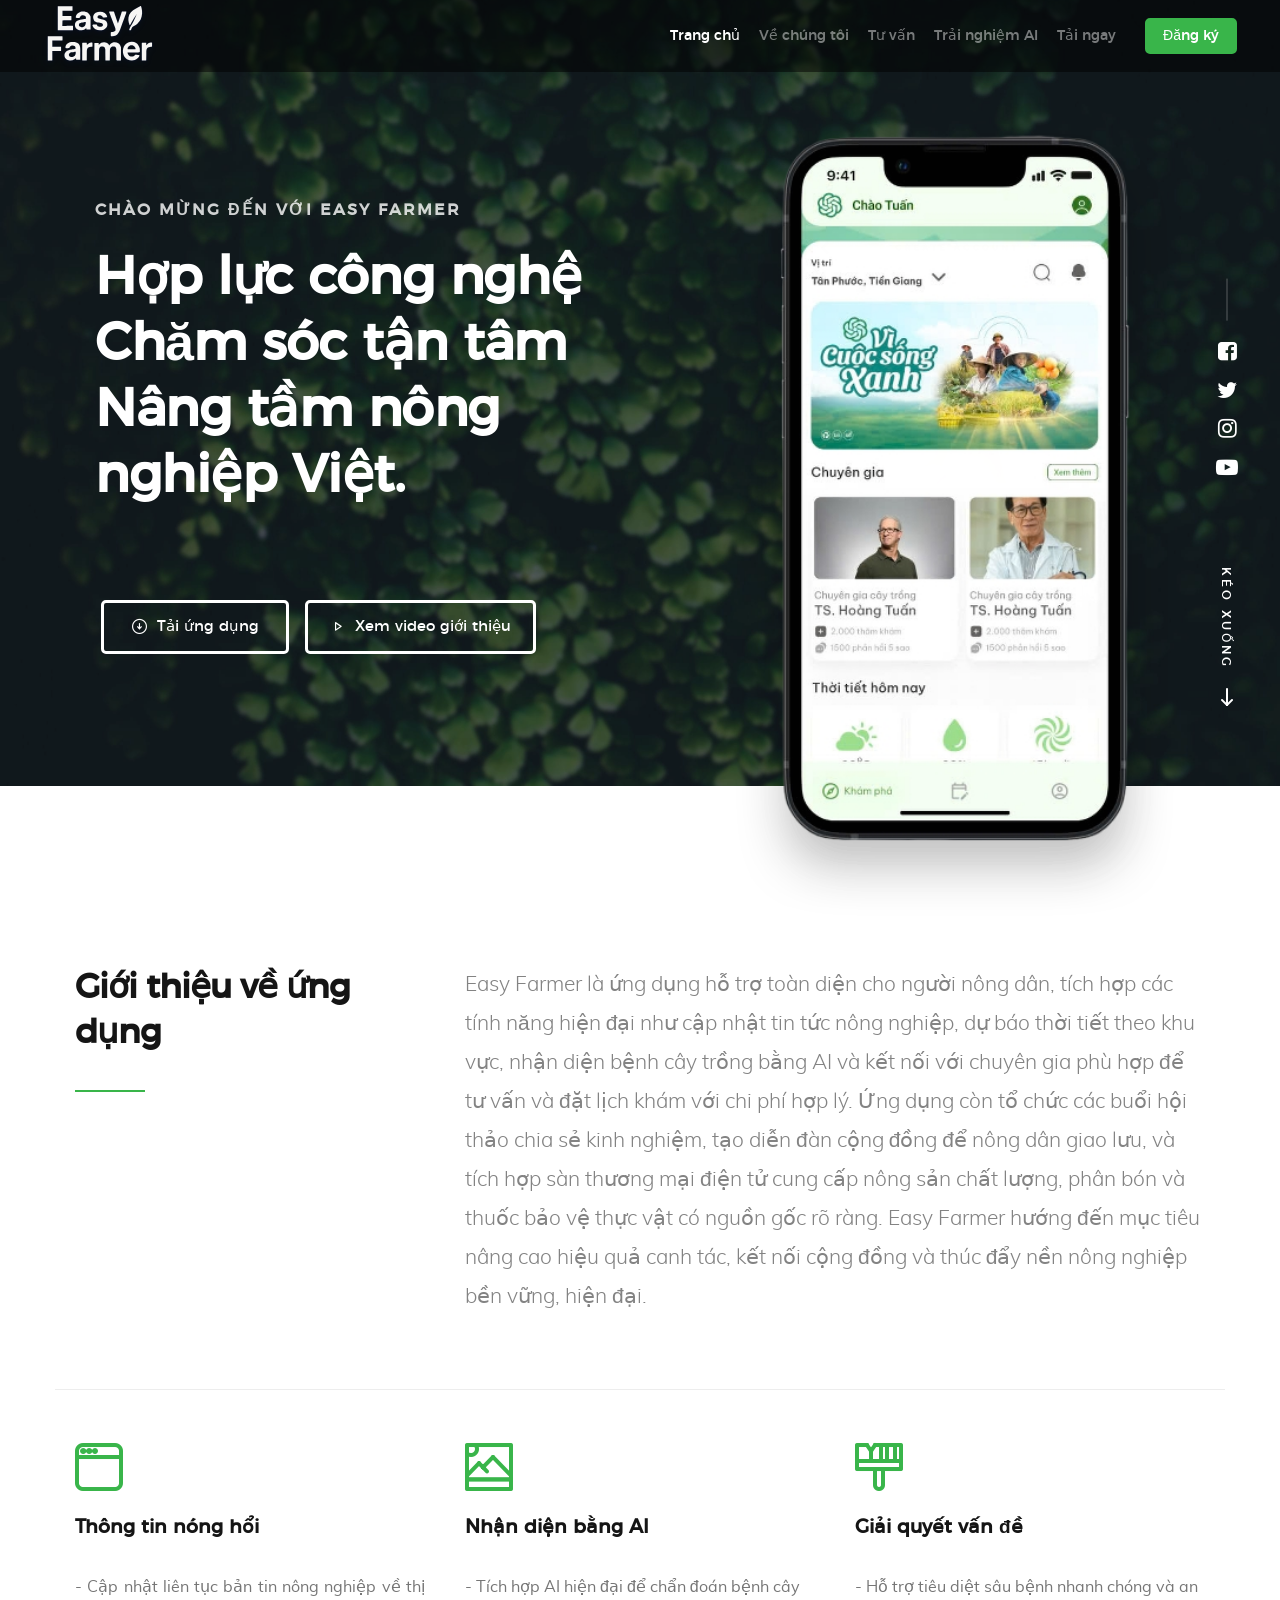
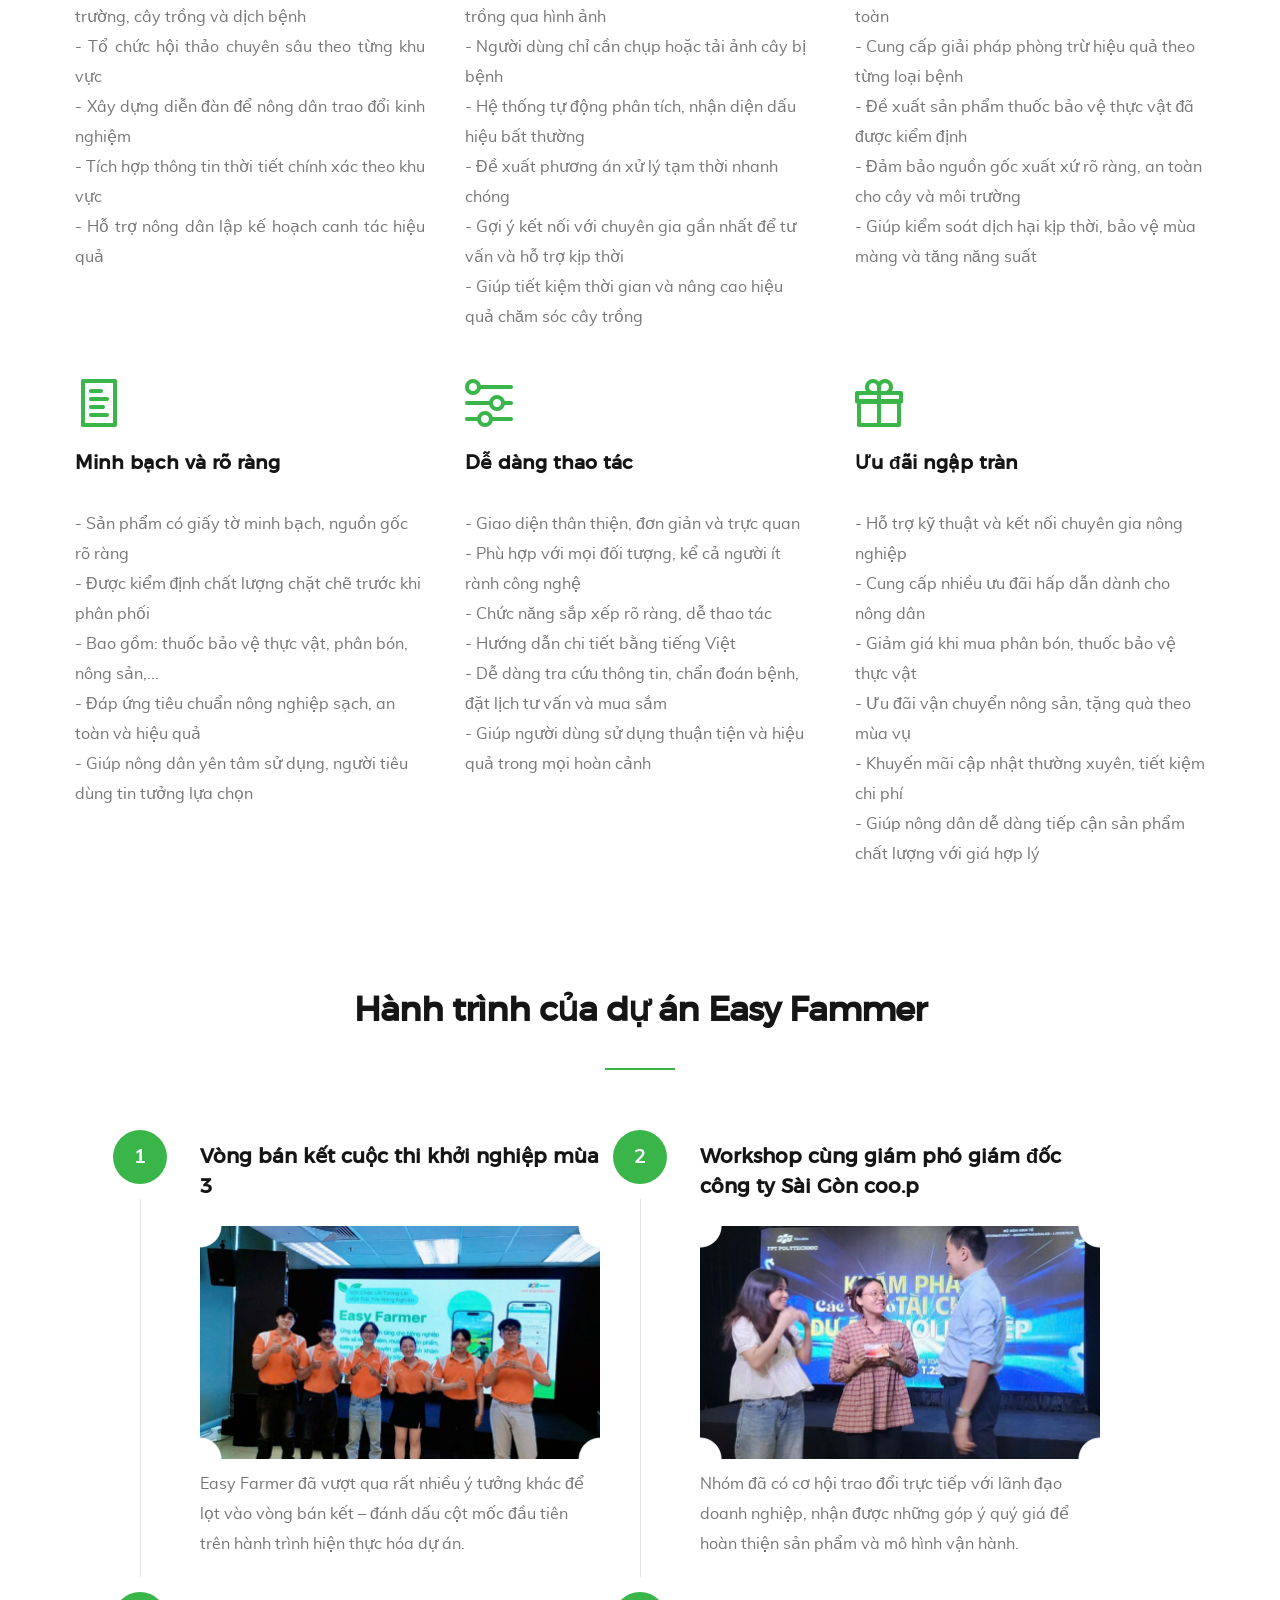
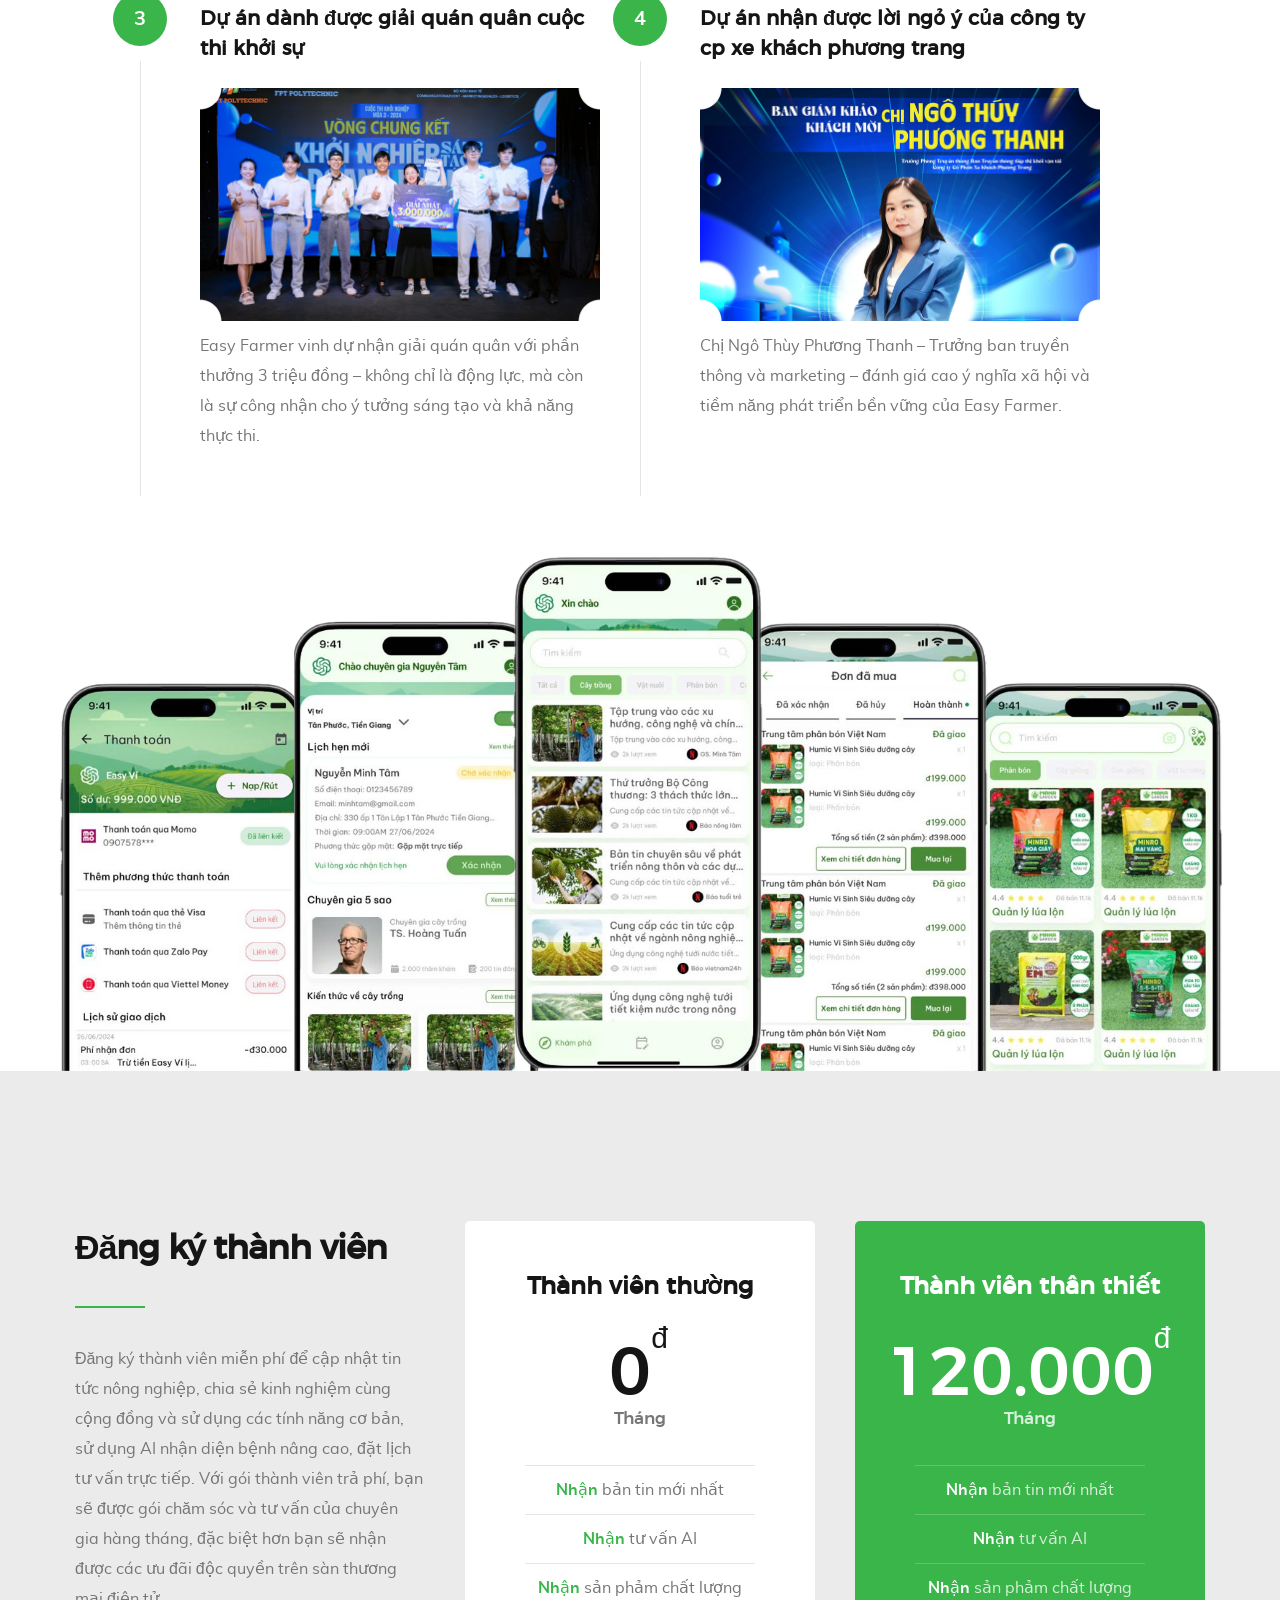
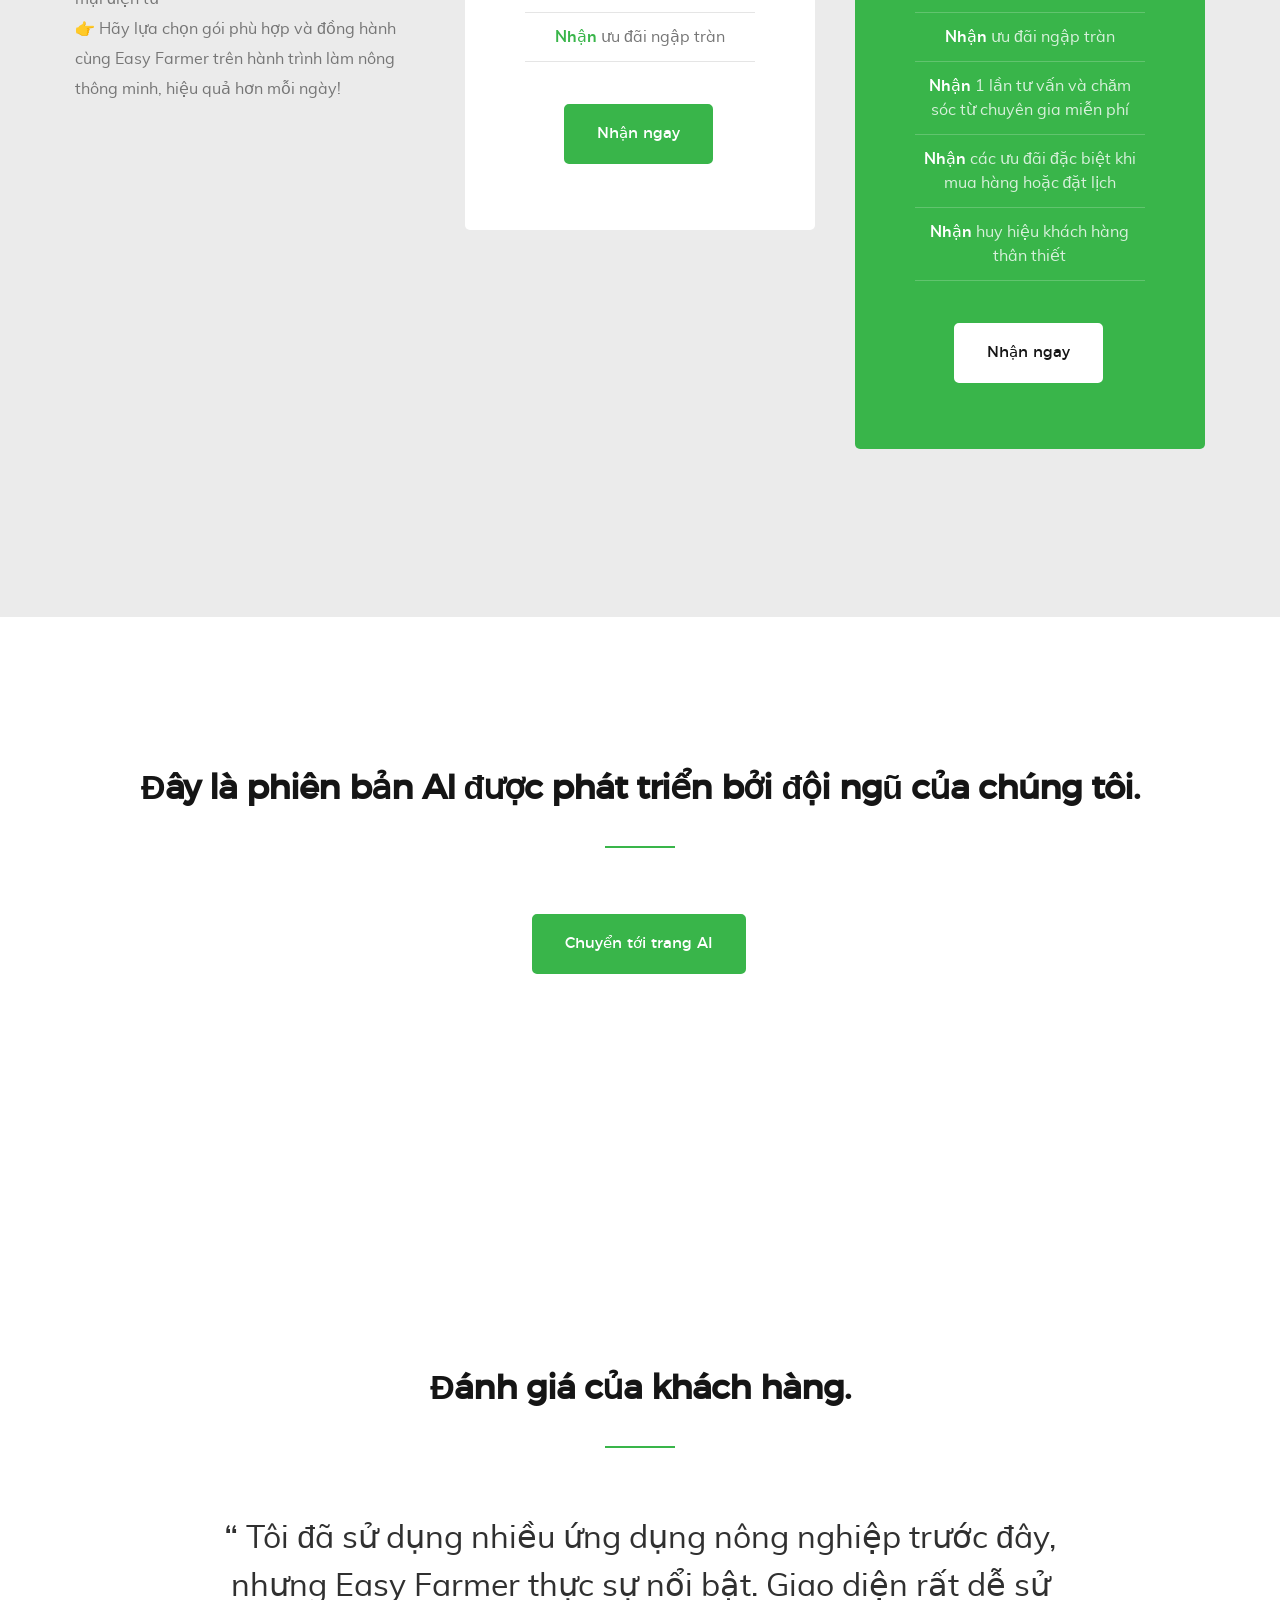
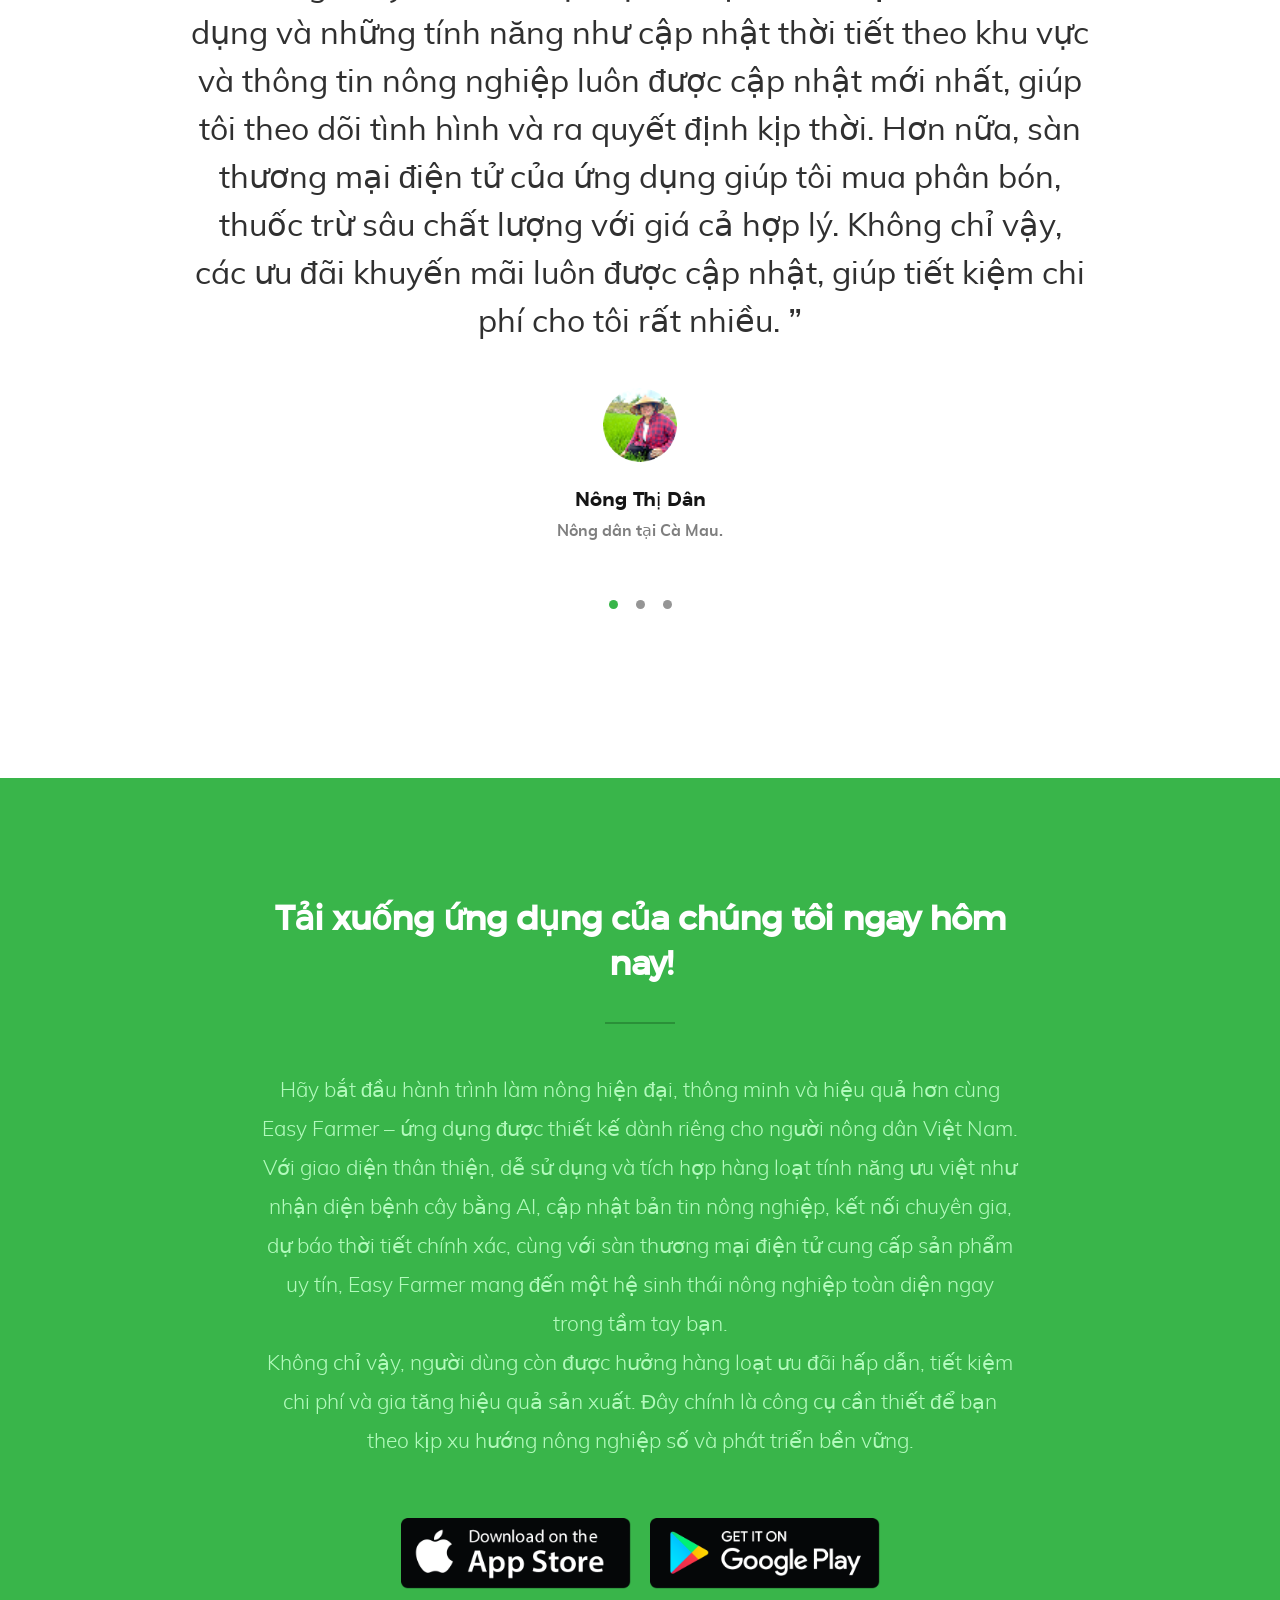
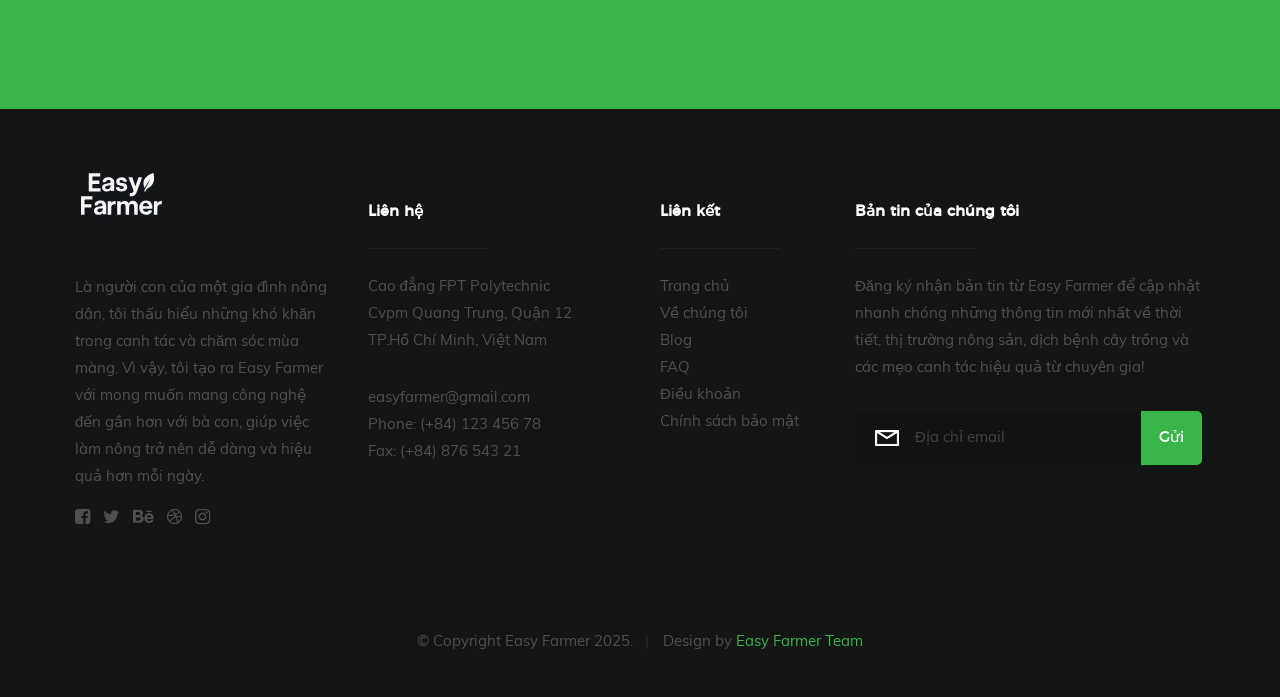
==== commit bb1db63f: "tuanhuynhc" ====
--- a/index.html
+++ b/index.html
@@ -208,15 +208,15 @@
                         <h3>Thông tin nóng hổi</h3>
 
                         <p style="text-align: justify;">
-                            - Cập nhật liên tục bản tin nông nghiệp về thị trường, cây trồng và dịch bệnh <br/>
-
-                            - Tổ chức hội thảo chuyên sâu theo từng khu vực<br/>
-                            
-                            - Xây dựng diễn đàn để nông dân trao đổi kinh nghiệm<br/>
-                            
-                            - Tích hợp thông tin thời tiết chính xác theo khu vực<br/>
-                            
-                            - Hỗ trợ nông dân lập kế hoạch canh tác hiệu quả<br/>
+                            - Cập nhật liên tục bản tin nông nghiệp về thị trường, cây trồng và dịch bệnh <br />
+
+                            - Tổ chức hội thảo chuyên sâu theo từng khu vực<br />
+
+                            - Xây dựng diễn đàn để nông dân trao đổi kinh nghiệm<br />
+
+                            - Tích hợp thông tin thời tiết chính xác theo khu vực<br />
+
+                            - Hỗ trợ nông dân lập kế hoạch canh tác hiệu quả<br />
                         </p>
 
                     </div>
@@ -231,17 +231,17 @@
                         <h3>Nhận diện bằng AI</h3>
 
                         <p>
-                            - Tích hợp AI hiện đại để chẩn đoán bệnh cây trồng qua hình ảnh<br/>
-
-                            - Người dùng chỉ cần chụp hoặc tải ảnh cây bị bệnh<br/>
-                            
-                            - Hệ thống tự động phân tích, nhận diện dấu hiệu bất thường<br/>
-                            
-                            - Đề xuất phương án xử lý tạm thời nhanh chóng<br/>
-                            
-                            - Gợi ý kết nối với chuyên gia gần nhất để tư vấn và hỗ trợ kịp thời<br/>
-                            
-                            - Giúp tiết kiệm thời gian và nâng cao hiệu quả chăm sóc cây trồng<br/>
+                            - Tích hợp AI hiện đại để chẩn đoán bệnh cây trồng qua hình ảnh<br />
+
+                            - Người dùng chỉ cần chụp hoặc tải ảnh cây bị bệnh<br />
+
+                            - Hệ thống tự động phân tích, nhận diện dấu hiệu bất thường<br />
+
+                            - Đề xuất phương án xử lý tạm thời nhanh chóng<br />
+
+                            - Gợi ý kết nối với chuyên gia gần nhất để tư vấn và hỗ trợ kịp thời<br />
+
+                            - Giúp tiết kiệm thời gian và nâng cao hiệu quả chăm sóc cây trồng<br />
                         </p>
 
 
@@ -256,15 +256,15 @@
                     <div class="service-content">
                         <h3>Giải quyết vấn đề</h3>
 
-                        <p> - Hỗ trợ tiêu diệt sâu bệnh nhanh chóng và an toàn<br/>
-
-                            - Cung cấp giải pháp phòng trừ hiệu quả theo từng loại bệnh<br/>
-                            
-                            - Đề xuất sản phẩm thuốc bảo vệ thực vật đã được kiểm định<br/>
-                            
-                            - Đảm bảo nguồn gốc xuất xứ rõ ràng, an toàn cho cây và môi trường<br/>
-                            
-                            - Giúp kiểm soát dịch hại kịp thời, bảo vệ mùa màng và tăng năng suất<br/>
+                        <p> - Hỗ trợ tiêu diệt sâu bệnh nhanh chóng và an toàn<br />
+
+                            - Cung cấp giải pháp phòng trừ hiệu quả theo từng loại bệnh<br />
+
+                            - Đề xuất sản phẩm thuốc bảo vệ thực vật đã được kiểm định<br />
+
+                            - Đảm bảo nguồn gốc xuất xứ rõ ràng, an toàn cho cây và môi trường<br />
+
+                            - Giúp kiểm soát dịch hại kịp thời, bảo vệ mùa màng và tăng năng suất<br />
                         </p>
 
                     </div>
@@ -278,15 +278,15 @@
                     <div class="service-content">
                         <h3>Minh bạch và rõ ràng</h3>
 
-                        <p>  - Sản phẩm có giấy tờ minh bạch, nguồn gốc rõ ràng<br/>
-
-                             - Được kiểm định chất lượng chặt chẽ trước khi phân phối<br/>
-                            
-                             - Bao gồm: thuốc bảo vệ thực vật, phân bón, nông sản,...<br/>
-                            
-                             - Đáp ứng tiêu chuẩn nông nghiệp sạch, an toàn và hiệu quả<br/>
-                            
-                             - Giúp nông dân yên tâm sử dụng, người tiêu dùng tin tưởng lựa chọn<br/>
+                        <p> - Sản phẩm có giấy tờ minh bạch, nguồn gốc rõ ràng<br />
+
+                            - Được kiểm định chất lượng chặt chẽ trước khi phân phối<br />
+
+                            - Bao gồm: thuốc bảo vệ thực vật, phân bón, nông sản,...<br />
+
+                            - Đáp ứng tiêu chuẩn nông nghiệp sạch, an toàn và hiệu quả<br />
+
+                            - Giúp nông dân yên tâm sử dụng, người tiêu dùng tin tưởng lựa chọn<br />
                         </p>
 
                     </div>
@@ -300,17 +300,17 @@
                     <div class="service-content">
                         <h3>Dễ dàng thao tác</h3>
 
-                        <p> -  Giao diện thân thiện, đơn giản và trực quan<br/>
-
-                            -  Phù hợp với mọi đối tượng, kể cả người ít rành công nghệ<br/>
-                            
-                            -  Chức năng sắp xếp rõ ràng, dễ thao tác<br/>
-                            
-                            -  Hướng dẫn chi tiết bằng tiếng Việt<br/>
-                            
-                            -  Dễ dàng tra cứu thông tin, chẩn đoán bệnh, đặt lịch tư vấn và mua sắm<br/>
-                            
-                            -  Giúp người dùng sử dụng thuận tiện và hiệu quả trong mọi hoàn cảnh<br/>
+                        <p> - Giao diện thân thiện, đơn giản và trực quan<br />
+
+                            - Phù hợp với mọi đối tượng, kể cả người ít rành công nghệ<br />
+
+                            - Chức năng sắp xếp rõ ràng, dễ thao tác<br />
+
+                            - Hướng dẫn chi tiết bằng tiếng Việt<br />
+
+                            - Dễ dàng tra cứu thông tin, chẩn đoán bệnh, đặt lịch tư vấn và mua sắm<br />
+
+                            - Giúp người dùng sử dụng thuận tiện và hiệu quả trong mọi hoàn cảnh<br />
                         </p>
                     </div>
 
@@ -323,17 +323,17 @@
                     <div class="service-content">
                         <h3>Ưu đãi ngập tràn</h3>
 
-                        <p> -  Hỗ trợ kỹ thuật và kết nối chuyên gia nông nghiệp<br/>
-
-                            -  Cung cấp nhiều ưu đãi hấp dẫn dành cho nông dân<br/>
-                            
-                            -  Giảm giá khi mua phân bón, thuốc bảo vệ thực vật<br/>
-                            
-                            -  Ưu đãi vận chuyển nông sản, tặng quà theo mùa vụ<br/>
-                            
-                            -  Khuyến mãi cập nhật thường xuyên, tiết kiệm chi phí<br/>
-                            
-                            -  Giúp nông dân dễ dàng tiếp cận sản phẩm chất lượng với giá hợp lý<br/>
+                        <p> - Hỗ trợ kỹ thuật và kết nối chuyên gia nông nghiệp<br />
+
+                            - Cung cấp nhiều ưu đãi hấp dẫn dành cho nông dân<br />
+
+                            - Giảm giá khi mua phân bón, thuốc bảo vệ thực vật<br />
+
+                            - Ưu đãi vận chuyển nông sản, tặng quà theo mùa vụ<br />
+
+                            - Khuyến mãi cập nhật thường xuyên, tiết kiệm chi phí<br />
+
+                            - Giúp nông dân dễ dàng tiếp cận sản phẩm chất lượng với giá hợp lý<br />
                         </p>
 
                     </div>
@@ -399,8 +399,8 @@
 
             <img src="images/tt2.svg" srcset="images/tt1.svg 600w, 
                         images/tt2.svg 1200w, 
-                        images/tt3.svg 2800w" sizes="(max-width: 2800px) 100vw, 2800px"
-                alt="App Screenshots" data-aos="fade-up">
+                        images/tt3.svg 2800w" sizes="(max-width: 2800px) 100vw, 2800px" alt="App Screenshots"
+                data-aos="fade-up">
 
         </div> <!-- end about-bottom-image -->
 
@@ -499,22 +499,10 @@
             <div id="testimonial-slider" data-aos="fade-up">
 
                 <div class="slides owl-carousel">
-
-                    <div>
-
-                        <textarea id="inputTextAi" rows="1"
-                            style="overflow:hidden; resize:none; width:100%; line-height:1.5; max-height: 12em;"
-                            placeholder="Nhập nội dung của bạn cho AI"></textarea>
-
-                        <input id="inputVideoAi" type="file" placeholder="Vui lòng chọn ảnh">
-                        <div class="btn-checkGPT">
-                            Gửi
-                        </div>
-
-                    </div>
-
-                </div> <!-- end slides -->
-
+                    <a class="button button-primary large"
+                        href="https://chatgpt.com/g/g-68007e7ab550819183105416823fec06-ai-ho-tro-nong-nghiep">Chuyển tới
+                        trang AI</a>
+                </div>
             </div> <!-- end testimonial-slider -->
 
         </div> <!-- end flex-container -->
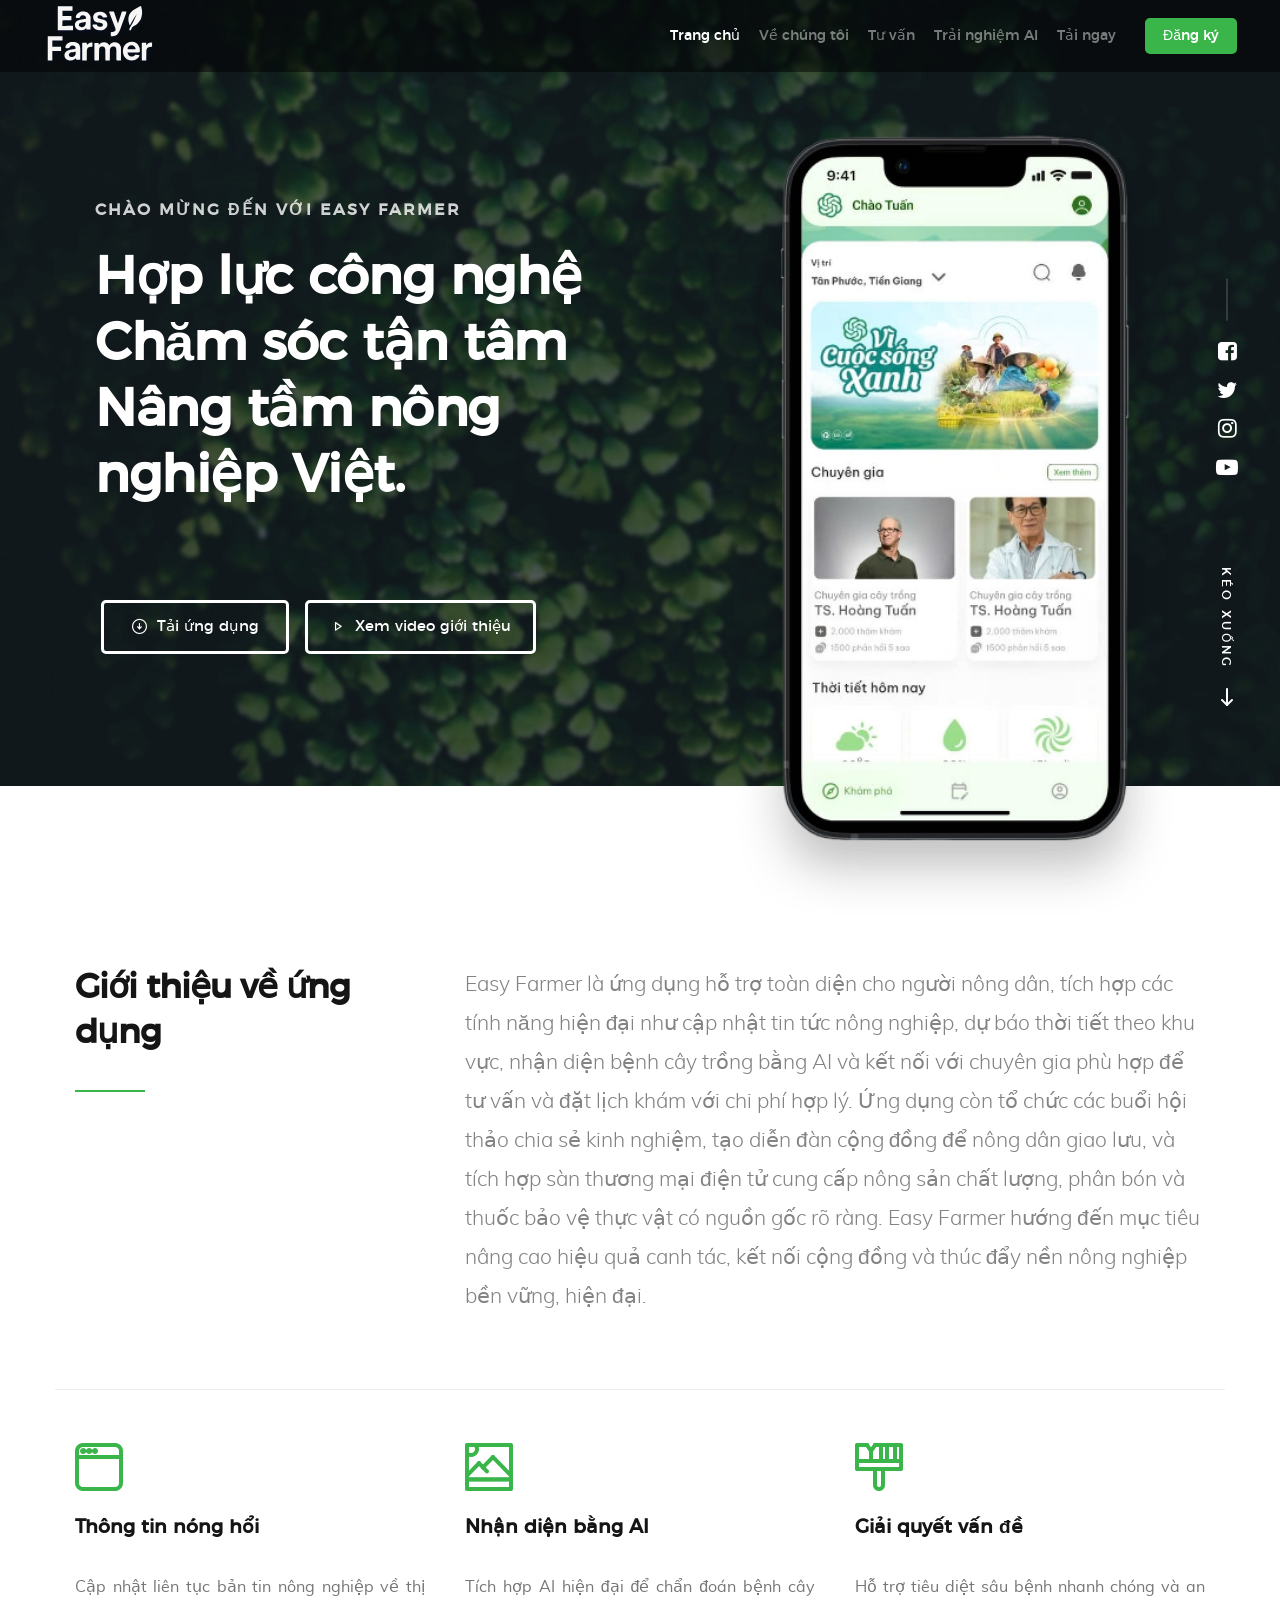
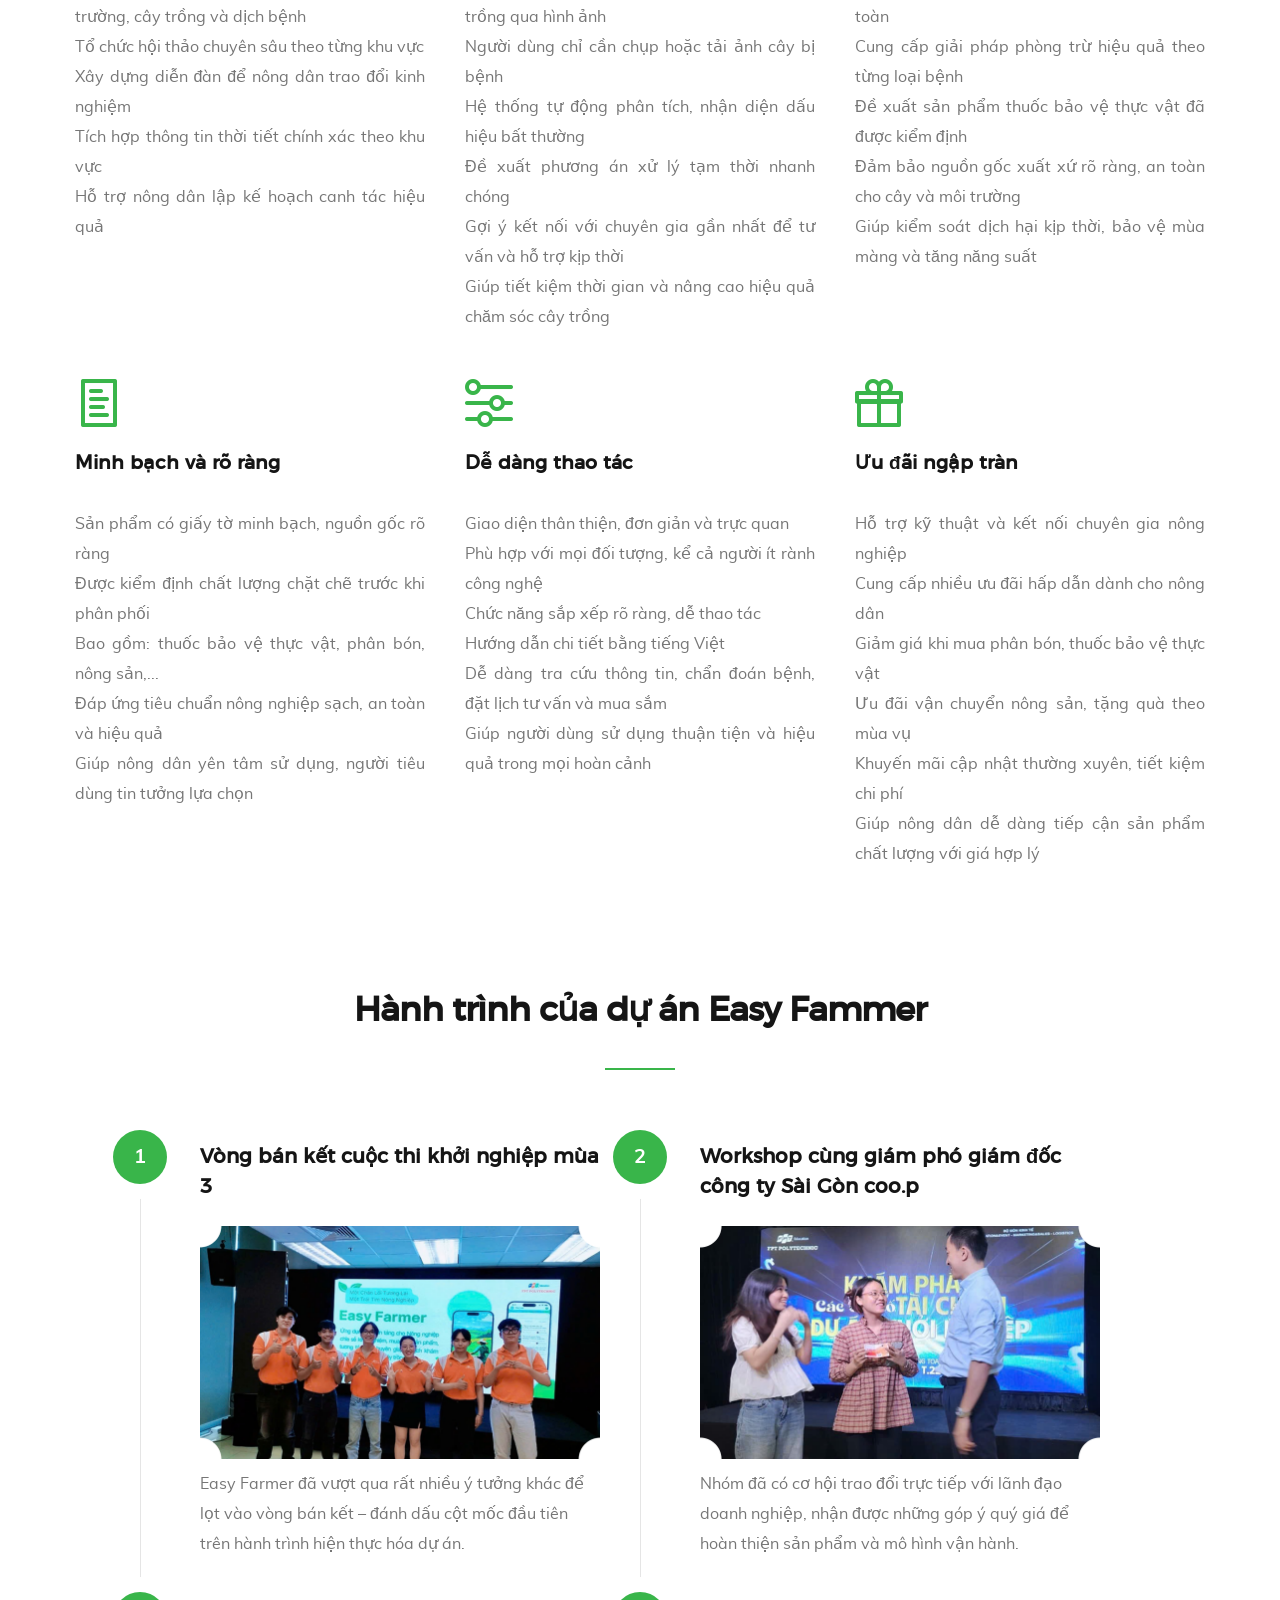
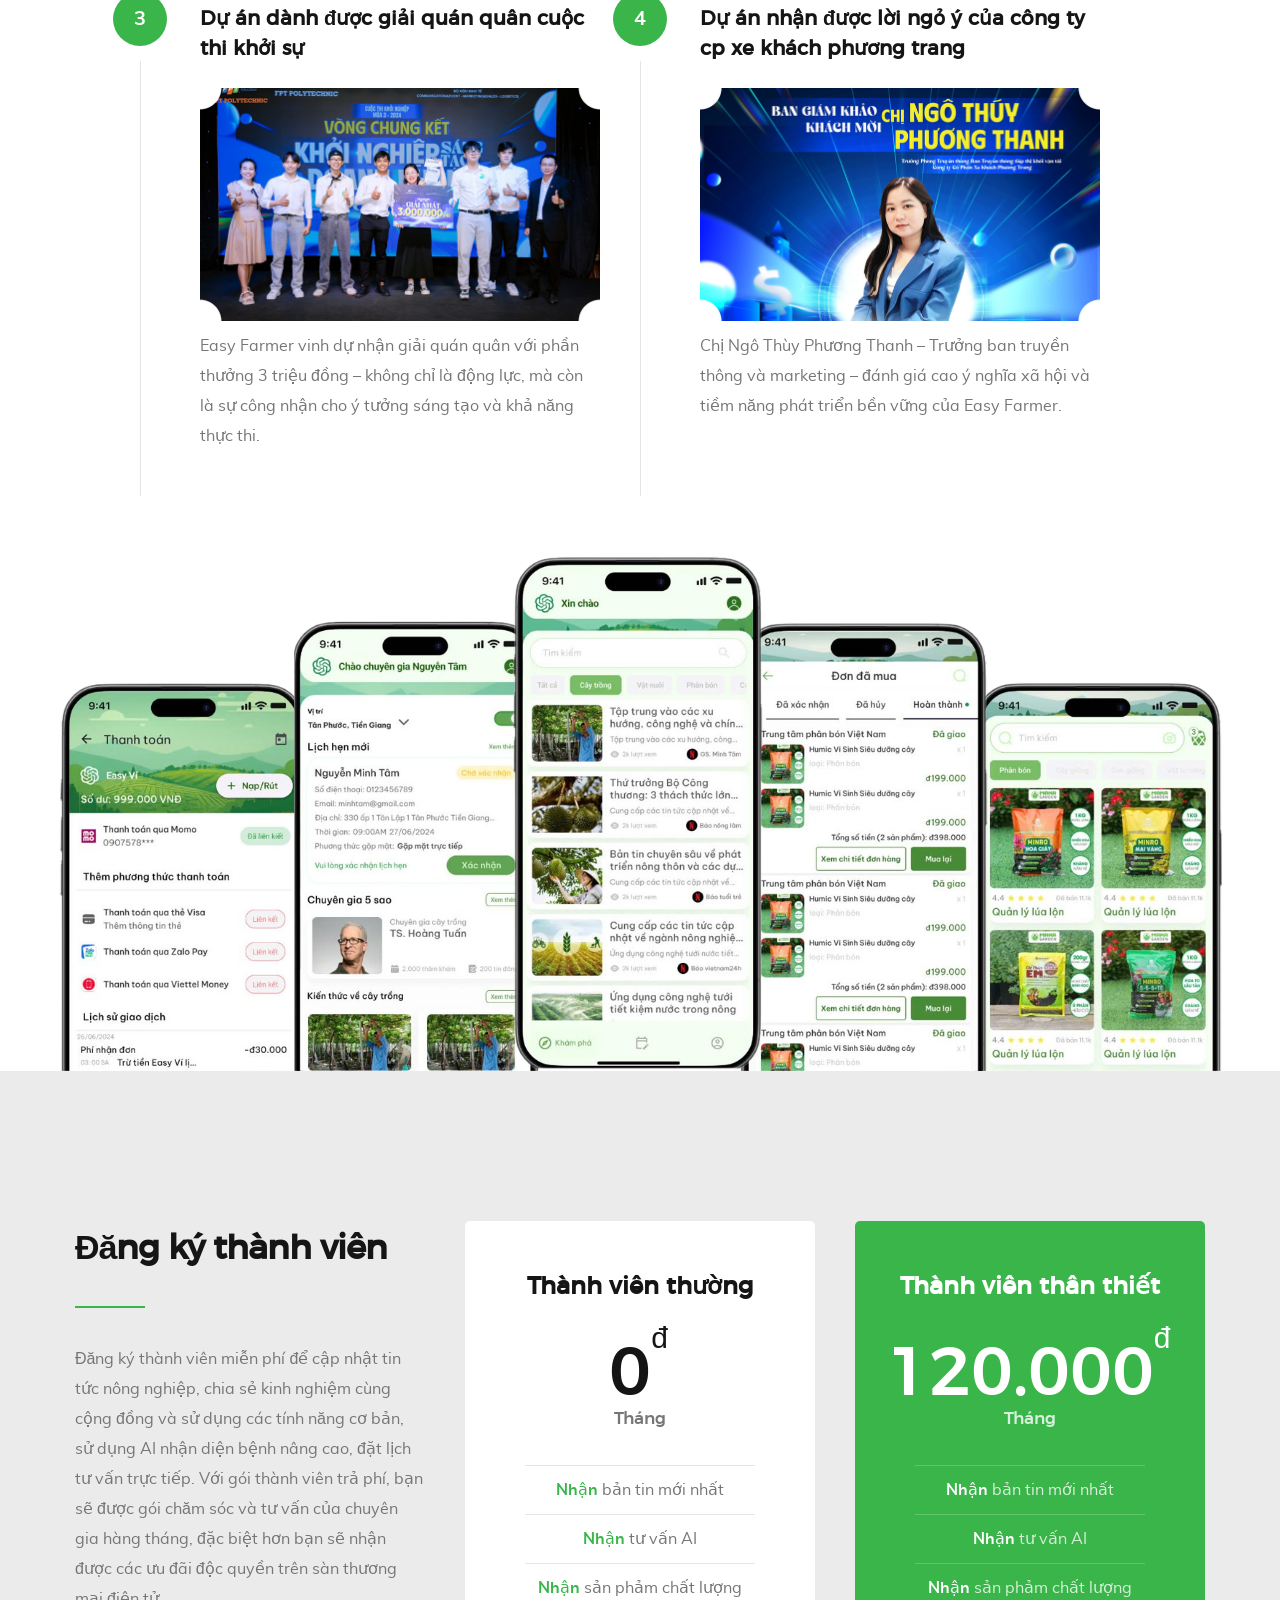
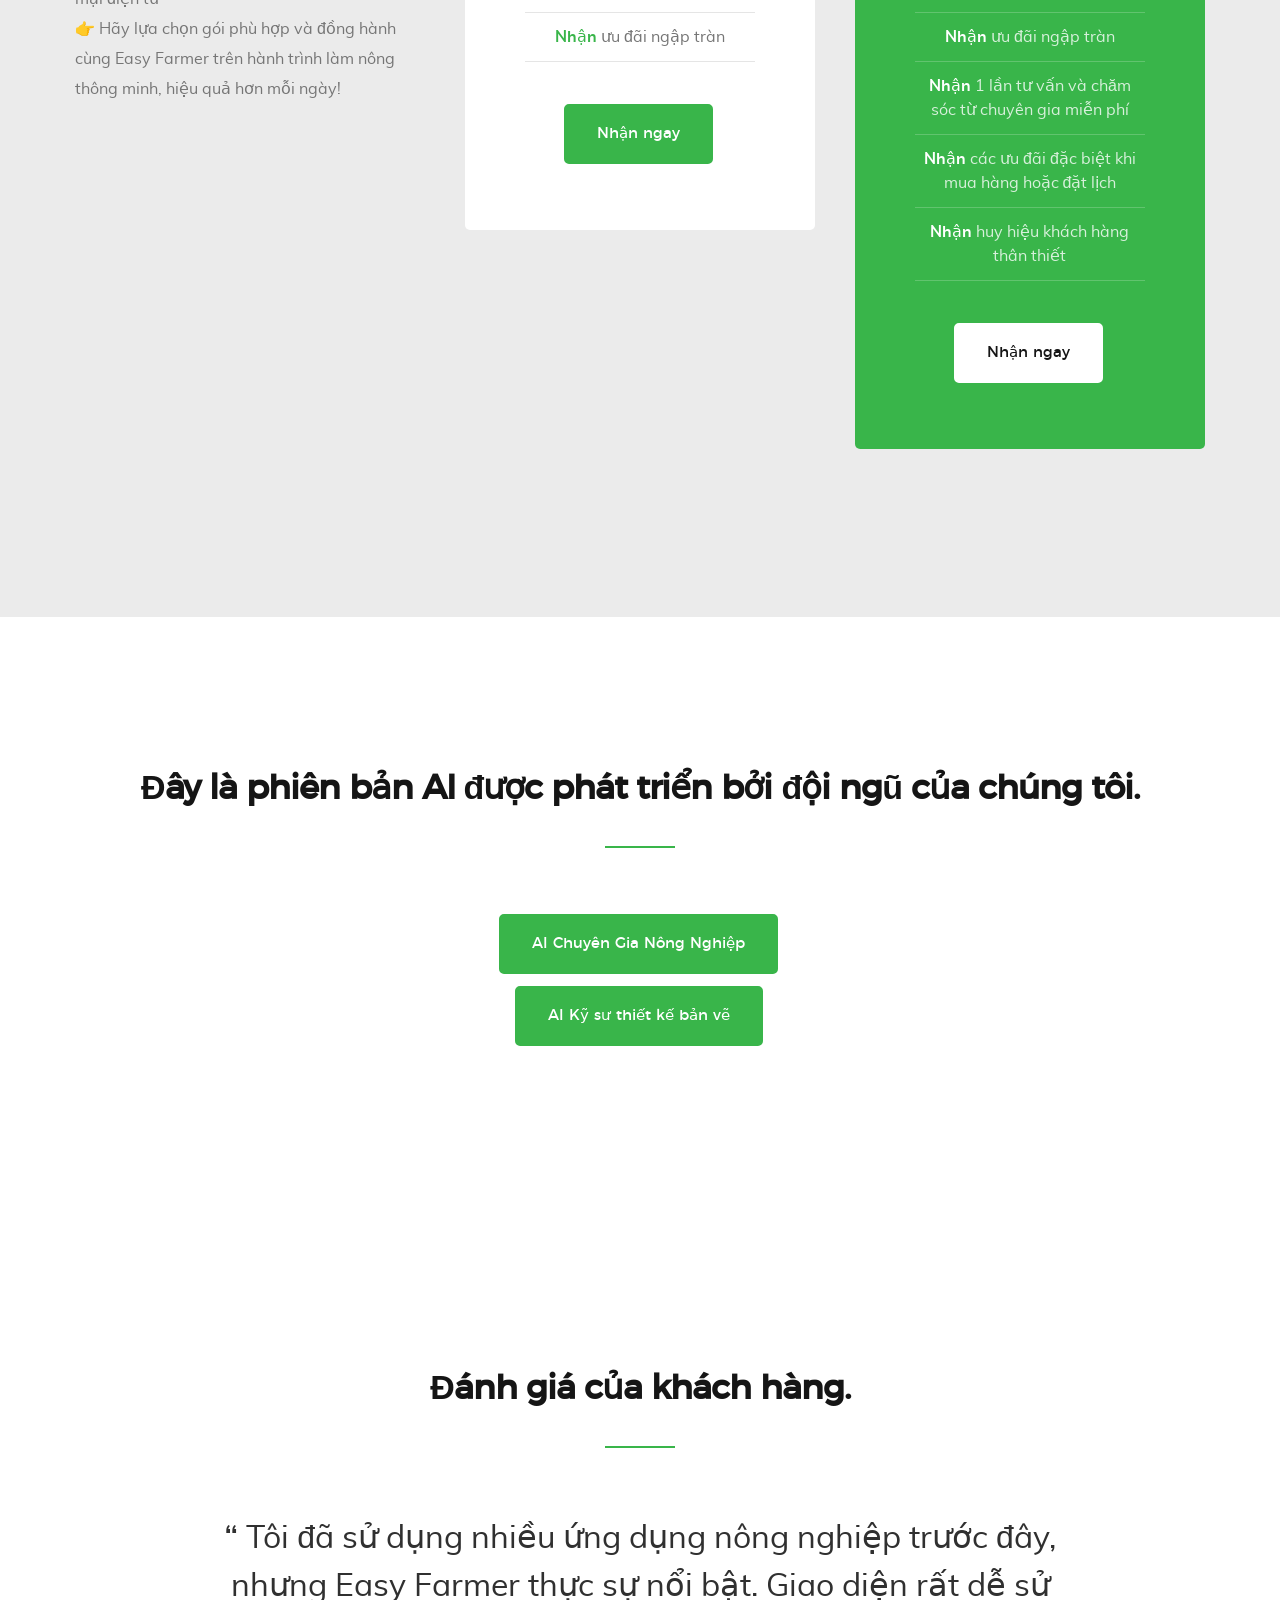
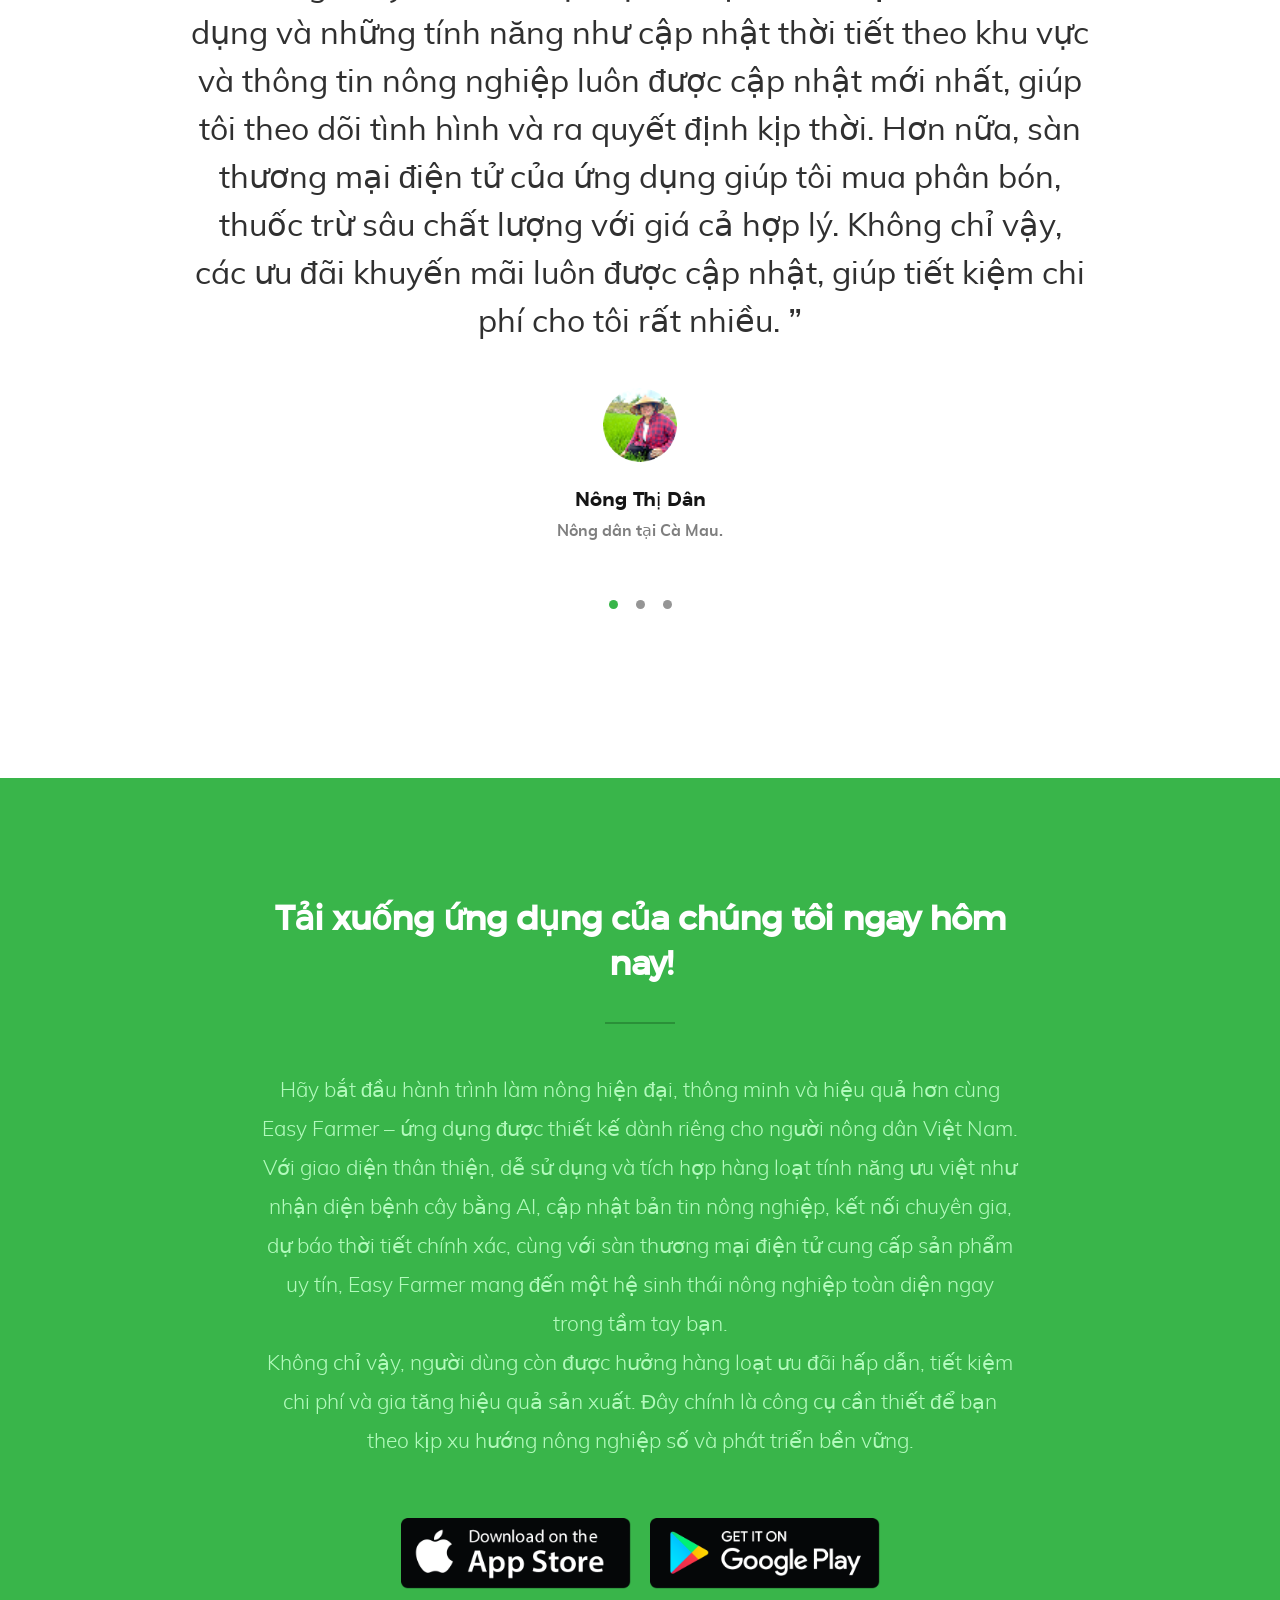
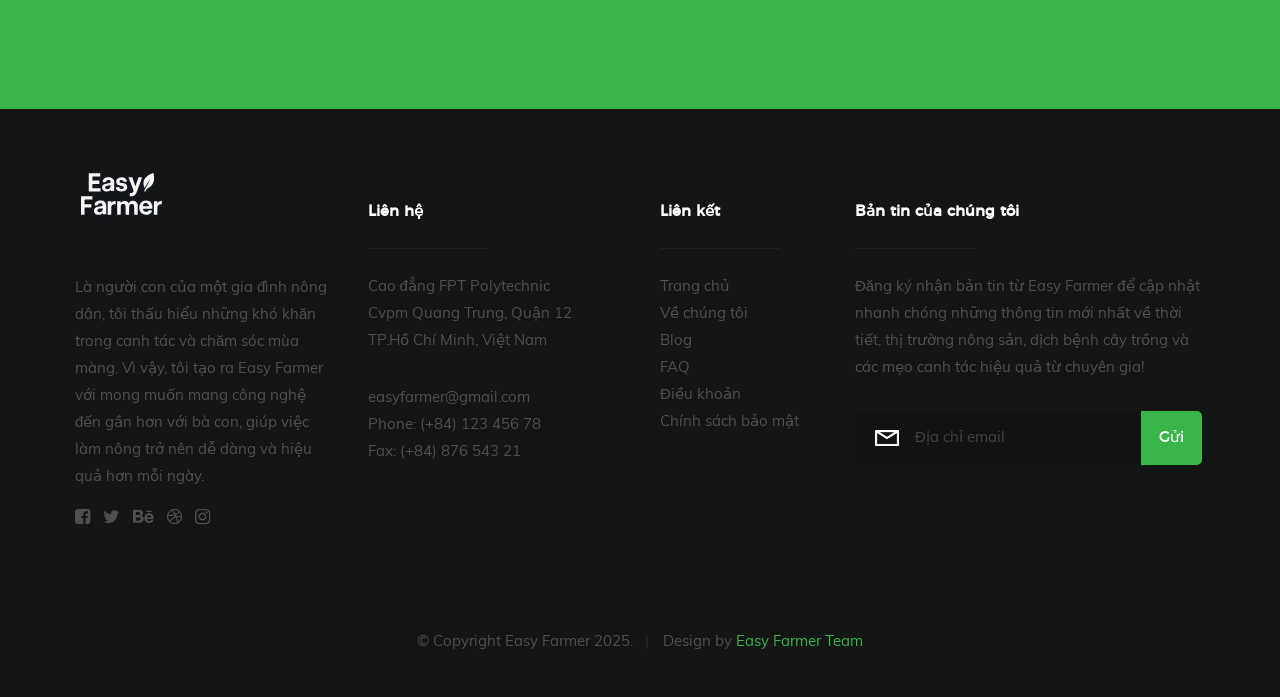
==== commit 5d2cc301: "tuanhuynhcap nha ai" ====
--- a/index.html
+++ b/index.html
@@ -208,15 +208,15 @@
                         <h3>Thông tin nóng hổi</h3>
 
                         <p style="text-align: justify;">
-                            - Cập nhật liên tục bản tin nông nghiệp về thị trường, cây trồng và dịch bệnh <br />
-
-                            - Tổ chức hội thảo chuyên sâu theo từng khu vực<br />
-
-                            - Xây dựng diễn đàn để nông dân trao đổi kinh nghiệm<br />
-
-                            - Tích hợp thông tin thời tiết chính xác theo khu vực<br />
-
-                            - Hỗ trợ nông dân lập kế hoạch canh tác hiệu quả<br />
+                            Cập nhật liên tục bản tin nông nghiệp về thị trường, cây trồng và dịch bệnh <br />
+
+                            Tổ chức hội thảo chuyên sâu theo từng khu vực<br />
+
+                            Xây dựng diễn đàn để nông dân trao đổi kinh nghiệm<br />
+
+                            Tích hợp thông tin thời tiết chính xác theo khu vực<br />
+
+                            Hỗ trợ nông dân lập kế hoạch canh tác hiệu quả<br />
                         </p>
 
                     </div>
@@ -230,18 +230,18 @@
                     <div class="service-content">
                         <h3>Nhận diện bằng AI</h3>
 
-                        <p>
-                            - Tích hợp AI hiện đại để chẩn đoán bệnh cây trồng qua hình ảnh<br />
-
-                            - Người dùng chỉ cần chụp hoặc tải ảnh cây bị bệnh<br />
-
-                            - Hệ thống tự động phân tích, nhận diện dấu hiệu bất thường<br />
-
-                            - Đề xuất phương án xử lý tạm thời nhanh chóng<br />
-
-                            - Gợi ý kết nối với chuyên gia gần nhất để tư vấn và hỗ trợ kịp thời<br />
-
-                            - Giúp tiết kiệm thời gian và nâng cao hiệu quả chăm sóc cây trồng<br />
+                        <p style="text-align: justify;">
+                            Tích hợp AI hiện đại để chẩn đoán bệnh cây trồng qua hình ảnh<br />
+
+                            Người dùng chỉ cần chụp hoặc tải ảnh cây bị bệnh<br />
+
+                            Hệ thống tự động phân tích, nhận diện dấu hiệu bất thường<br />
+
+                            Đề xuất phương án xử lý tạm thời nhanh chóng<br />
+
+                            Gợi ý kết nối với chuyên gia gần nhất để tư vấn và hỗ trợ kịp thời<br />
+
+                            Giúp tiết kiệm thời gian và nâng cao hiệu quả chăm sóc cây trồng<br />
                         </p>
 
 
@@ -256,15 +256,15 @@
                     <div class="service-content">
                         <h3>Giải quyết vấn đề</h3>
 
-                        <p> - Hỗ trợ tiêu diệt sâu bệnh nhanh chóng và an toàn<br />
-
-                            - Cung cấp giải pháp phòng trừ hiệu quả theo từng loại bệnh<br />
-
-                            - Đề xuất sản phẩm thuốc bảo vệ thực vật đã được kiểm định<br />
-
-                            - Đảm bảo nguồn gốc xuất xứ rõ ràng, an toàn cho cây và môi trường<br />
-
-                            - Giúp kiểm soát dịch hại kịp thời, bảo vệ mùa màng và tăng năng suất<br />
+                        <p style="text-align: justify;"> Hỗ trợ tiêu diệt sâu bệnh nhanh chóng và an toàn<br />
+
+                            Cung cấp giải pháp phòng trừ hiệu quả theo từng loại bệnh<br />
+
+                            Đề xuất sản phẩm thuốc bảo vệ thực vật đã được kiểm định<br />
+
+                            Đảm bảo nguồn gốc xuất xứ rõ ràng, an toàn cho cây và môi trường<br />
+
+                            Giúp kiểm soát dịch hại kịp thời, bảo vệ mùa màng và tăng năng suất<br />
                         </p>
 
                     </div>
@@ -278,15 +278,15 @@
                     <div class="service-content">
                         <h3>Minh bạch và rõ ràng</h3>
 
-                        <p> - Sản phẩm có giấy tờ minh bạch, nguồn gốc rõ ràng<br />
-
-                            - Được kiểm định chất lượng chặt chẽ trước khi phân phối<br />
-
-                            - Bao gồm: thuốc bảo vệ thực vật, phân bón, nông sản,...<br />
-
-                            - Đáp ứng tiêu chuẩn nông nghiệp sạch, an toàn và hiệu quả<br />
-
-                            - Giúp nông dân yên tâm sử dụng, người tiêu dùng tin tưởng lựa chọn<br />
+                        <p style="text-align: justify;"> Sản phẩm có giấy tờ minh bạch, nguồn gốc rõ ràng<br />
+
+                            Được kiểm định chất lượng chặt chẽ trước khi phân phối<br />
+
+                            Bao gồm: thuốc bảo vệ thực vật, phân bón, nông sản,...<br />
+
+                            Đáp ứng tiêu chuẩn nông nghiệp sạch, an toàn và hiệu quả<br />
+
+                            Giúp nông dân yên tâm sử dụng, người tiêu dùng tin tưởng lựa chọn<br />
                         </p>
 
                     </div>
@@ -300,17 +300,17 @@
                     <div class="service-content">
                         <h3>Dễ dàng thao tác</h3>
 
-                        <p> - Giao diện thân thiện, đơn giản và trực quan<br />
-
-                            - Phù hợp với mọi đối tượng, kể cả người ít rành công nghệ<br />
-
-                            - Chức năng sắp xếp rõ ràng, dễ thao tác<br />
-
-                            - Hướng dẫn chi tiết bằng tiếng Việt<br />
-
-                            - Dễ dàng tra cứu thông tin, chẩn đoán bệnh, đặt lịch tư vấn và mua sắm<br />
-
-                            - Giúp người dùng sử dụng thuận tiện và hiệu quả trong mọi hoàn cảnh<br />
+                        <p style="text-align: justify;"> Giao diện thân thiện, đơn giản và trực quan<br />
+
+                            Phù hợp với mọi đối tượng, kể cả người ít rành công nghệ<br />
+
+                            Chức năng sắp xếp rõ ràng, dễ thao tác<br />
+
+                            Hướng dẫn chi tiết bằng tiếng Việt<br />
+
+                            Dễ dàng tra cứu thông tin, chẩn đoán bệnh, đặt lịch tư vấn và mua sắm<br />
+
+                            Giúp người dùng sử dụng thuận tiện và hiệu quả trong mọi hoàn cảnh<br />
                         </p>
                     </div>
 
@@ -323,17 +323,17 @@
                     <div class="service-content">
                         <h3>Ưu đãi ngập tràn</h3>
 
-                        <p> - Hỗ trợ kỹ thuật và kết nối chuyên gia nông nghiệp<br />
-
-                            - Cung cấp nhiều ưu đãi hấp dẫn dành cho nông dân<br />
-
-                            - Giảm giá khi mua phân bón, thuốc bảo vệ thực vật<br />
-
-                            - Ưu đãi vận chuyển nông sản, tặng quà theo mùa vụ<br />
-
-                            - Khuyến mãi cập nhật thường xuyên, tiết kiệm chi phí<br />
-
-                            - Giúp nông dân dễ dàng tiếp cận sản phẩm chất lượng với giá hợp lý<br />
+                        <p style="text-align: justify;"> Hỗ trợ kỹ thuật và kết nối chuyên gia nông nghiệp<br />
+
+                            Cung cấp nhiều ưu đãi hấp dẫn dành cho nông dân<br />
+
+                            Giảm giá khi mua phân bón, thuốc bảo vệ thực vật<br />
+
+                            Ưu đãi vận chuyển nông sản, tặng quà theo mùa vụ<br />
+
+                            Khuyến mãi cập nhật thường xuyên, tiết kiệm chi phí<br />
+
+                            Giúp nông dân dễ dàng tiếp cận sản phẩm chất lượng với giá hợp lý<br />
                         </p>
 
                     </div>
@@ -498,12 +498,17 @@
 
             <div id="testimonial-slider" data-aos="fade-up">
 
-                <div class="slides owl-carousel">
-                    <a class="button button-primary large"
-                        href="https://chatgpt.com/g/g-68007e7ab550819183105416823fec06-ai-ho-tro-nong-nghiep">Chuyển tới
-                        trang AI</a>
-                </div>
             </div> <!-- end testimonial-slider -->
+            <div class="slides owl-carousel">
+                <a class="button button-primary large"
+                    href="https://chatgpt.com/g/g-68007e7ab550819183105416823fec06-ai-ho-tro-nong-nghiep">AI Chuyên Gia
+                    Nông Nghiệp</a>
+            </div>
+            <div class="slides owl-carousel">
+                <a class="button button-primary large"
+                    href="https://chatgpt.com/g/g-67b572a8caa08191b45c9cd9428d75be-duoc-phat-trien-boi-easy-farmer">AI
+                    Kỹ sư thiết kế bản vẽ</a>
+            </div>
 
         </div> <!-- end flex-container -->
 
